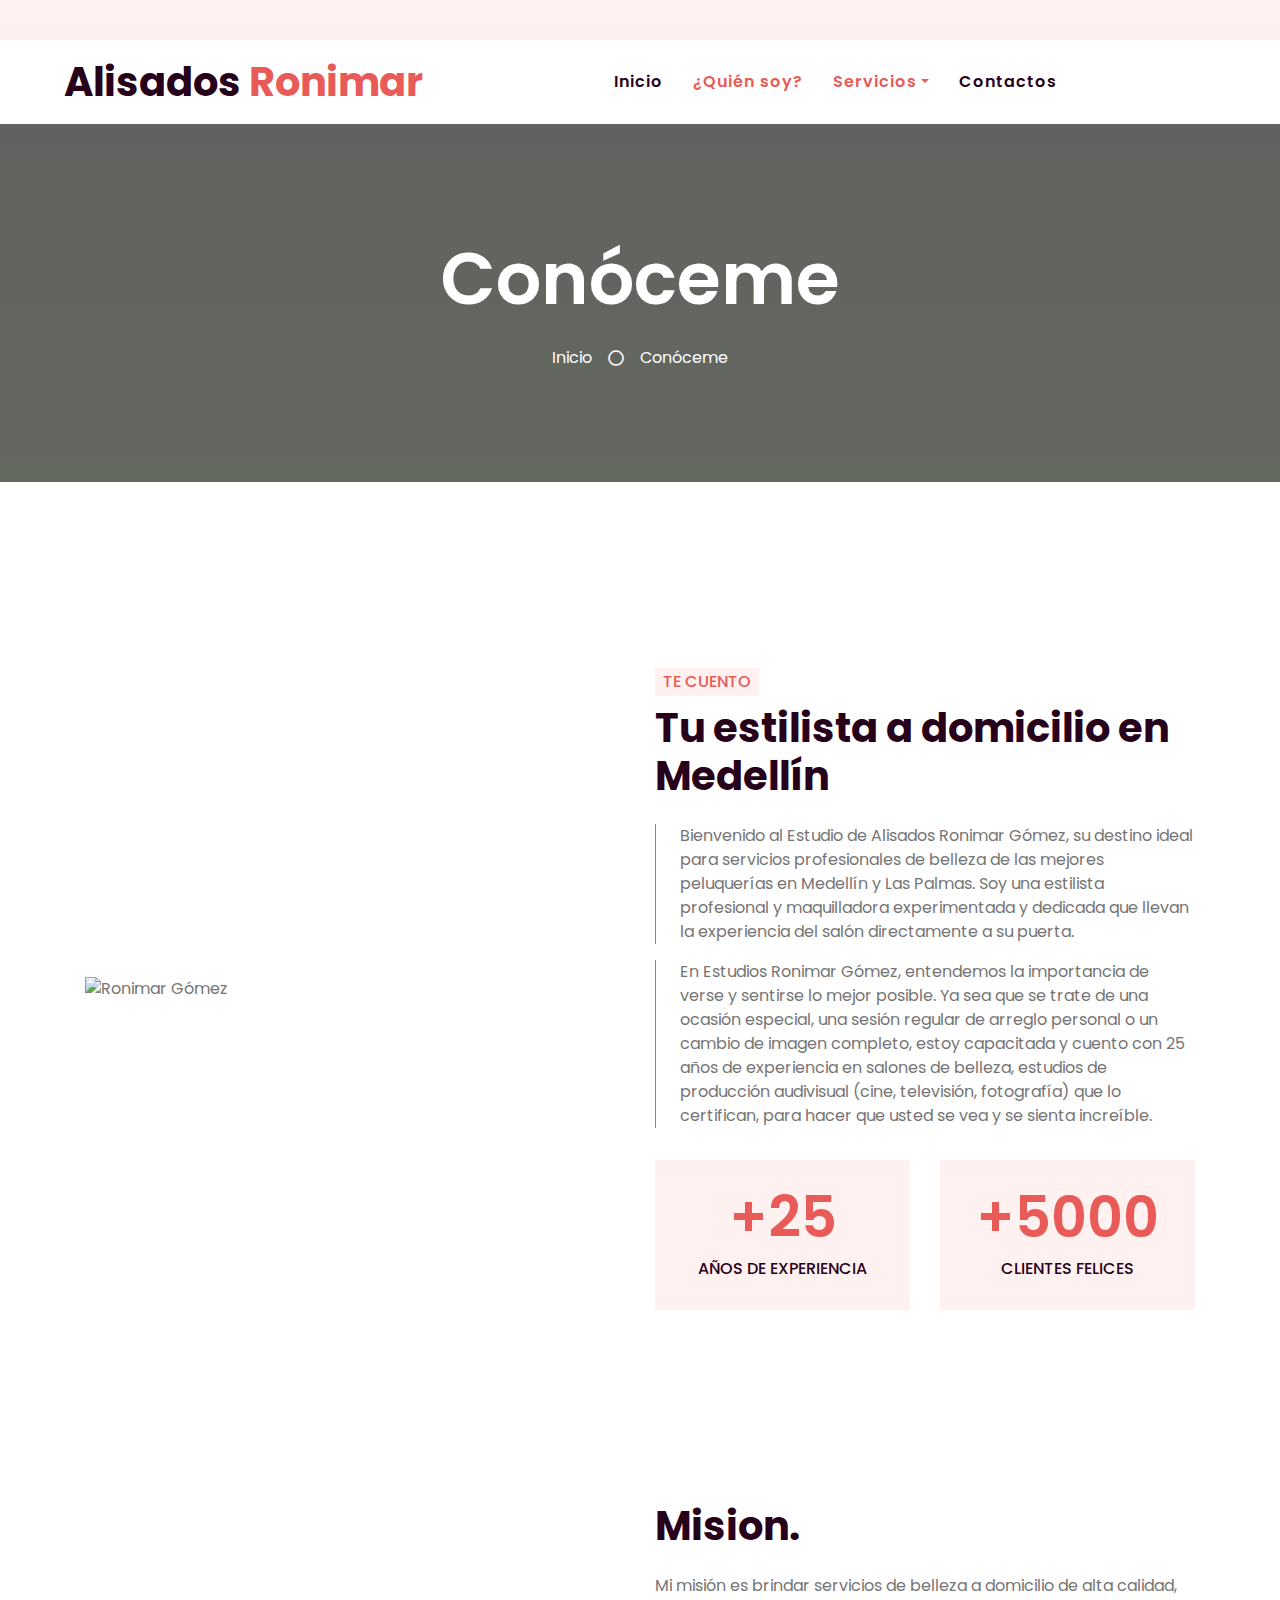
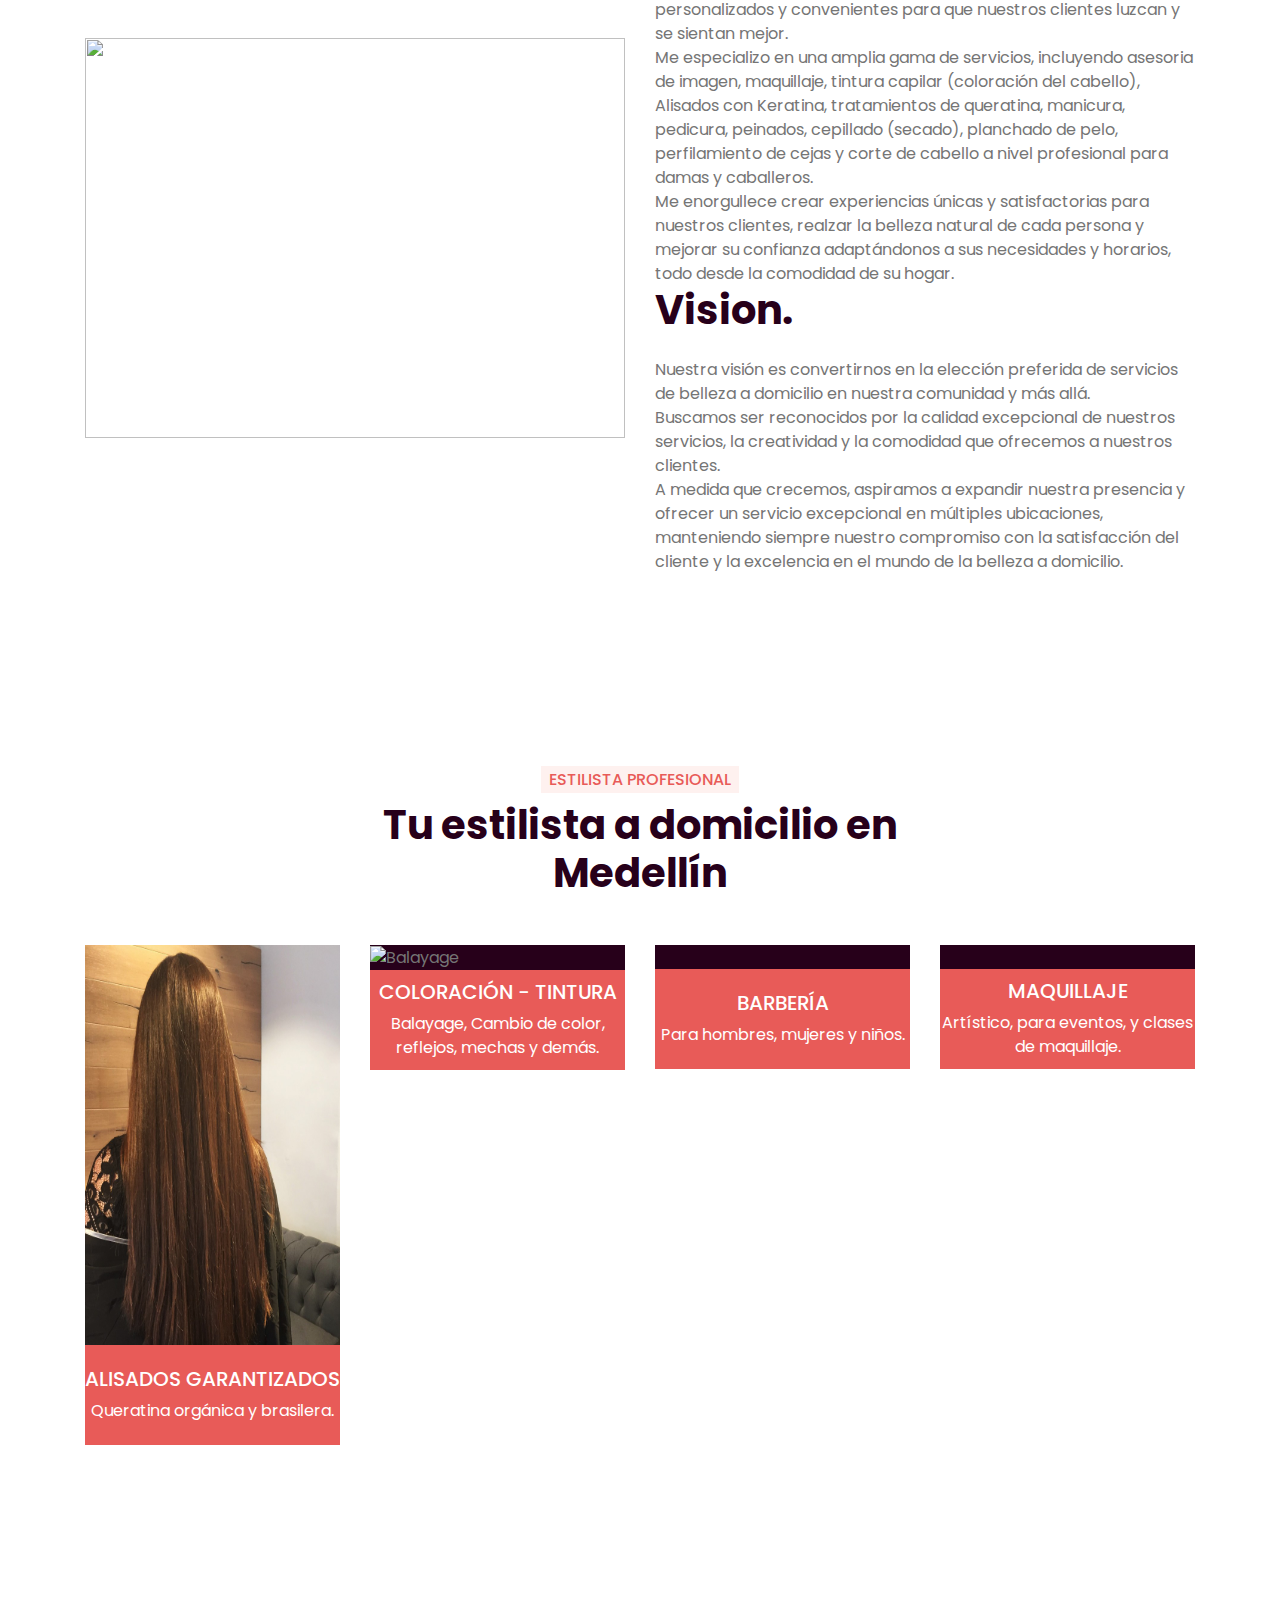
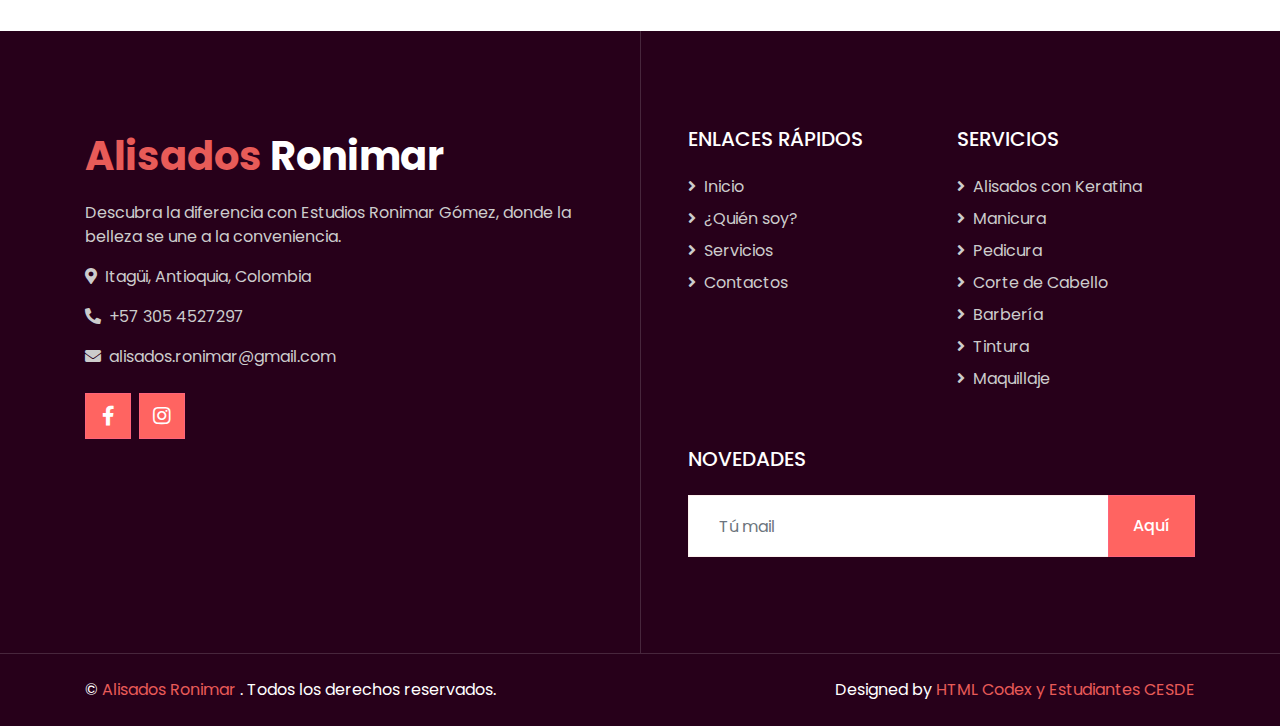
==== about.html @ 456b558e "cz22" ====
<!DOCTYPE html>
<html lang="en">

<head>
  <meta charset="utf-8" />
  <meta name="viewport" content="width=device-width, initial-scale=1.0" />
  <title>Estilistas a domicilio en Medellín | Alisados Ronimar Gómez</title>
  <meta name="description" content="La mejor estilista a domicilio en Medellín 🤷‍♀️ Estilista profesional a domicilio que ofrece comodidad y servicios de calidad ¡Reserve ahora 😃!" />
  <meta name="keywords" content="Estilistas a domicilio en medellin" />
  <!-- Favicon -->
  <link href="img/favicon.ico" rel="icon" />

  <!-- Google Web Fonts -->
  <link rel="preconnect" href="https://fonts.gstatic.com" />
  <link href="https://fonts.googleapis.com/css2?family=Poppins:wght@400;500;600;700&display=swap" rel="stylesheet" />

  <!-- Font Awesome -->
  <link href="https://cdnjs.cloudflare.com/ajax/libs/font-awesome/5.10.0/css/all.min.css" rel="stylesheet" />

  <!-- Libraries Stylesheet -->
  <link href="lib/animate/animate.min.css" rel="stylesheet" />
  <link href="lib/owlcarousel/assets/owl.carousel.min.css" rel="stylesheet" />
  <link href="lib/tempusdominus/css/tempusdominus-bootstrap-4.min.css" rel="stylesheet" />

  <!-- Customized Bootstrap Stylesheet -->
  <link href="css/style.css" rel="stylesheet" />
  <script type="text/javascript">
    window.onload = function () {
      (function (d, script) {
        script = d.createElement("script");
        script.type = "text/javascript";
        script.async = true;
        script.src = "https://w.app/widget-v1/jqYXF2.js";
        d.getElementsByTagName("head")[0].appendChild(script);
      })(document);
    };
  </script>
</head>

<body>
  <!-- Topbar Start -->
  <div class="container-fluid bg-light d-none d-lg-block">
    <div class="row py-2 px-lg-5">
      <div class="col-lg-6 text-right">
        <div class="d-inline-flex align-items-center">
        </div>
      </div>
    </div>
  </div>
  <!-- Topbar End -->

  <!-- Navbar Start -->
  <div class="container-fluid p-0">
    <nav class="navbar navbar-expand-lg bg-white navbar-light py-3 py-lg-0 px-lg-5">
      <a href="index.html" class="navbar-brand ml-lg-3">
        <h1 class="m-0 text-primary">
          <span class="text-dark">Alisados</span> Ronimar
        </h1>
      </a>
      <button type="button" class="navbar-toggler" data-toggle="collapse" data-target="#navbarCollapse">
        <span class="navbar-toggler-icon"></span>
      </button>
      <div class="collapse navbar-collapse justify-content-between px-lg-3" id="navbarCollapse">
        <div class="navbar-nav m-auto py-0">
          <a href="index.html" class="nav-item nav-link">Inicio</a>
          <a href="about.html" class="nav-item nav-link active">¿Quién soy?</a>
          <div class="nav-item dropdown">
            <a href="service.html" class="nav-link dropdown-toggle active" data-toggle="dropdown">Servicios</a>
            <div class="dropdown-menu rounded-0 m-0">
                <a href="alisados.html" class="dropdown-item">Alisados con Keratina</a>
                <a href="manicura.html" class="dropdown-item">Manicura</a>
                <a href="pedicura.html" class="dropdown-item">Pedicura</a>
                <a href="corteDeCabello.html" class="dropdown-item">Corte de Cabello</a>
                <a href="barberia.html" class="dropdown-item">Barbería</a>
                <a href="tintura.html" class="dropdown-item">Tintura</a>
                <a href="maquillaje.html" class="dropdown-item">Maquillaje</a>
            </div>
        </div>
          <a href="contact.html" class="nav-item nav-link">Contactos</a>
        </div>
      </div>
    </nav>
  </div>
  <!-- Navbar End -->

  <!-- Header Start -->
  <div class="jumbotron jumbotron-fluid bg-jumbotron" style="margin-bottom: 90px">
    <div class="container text-center py-5">
      <h3 class="text-white display-3 mb-4">Conóceme</h3>
      <div class="d-inline-flex align-items-center text-white">
        <p class="m-0"><a class="text-white" href="index.html">Inicio</a></p>
        <i class="far fa-circle px-3"></i>
        <p class="m-0">Conóceme</p>
      </div>
    </div>
  </div>
  <!-- Header End -->

  <!-- About Start -->
  <div class="container-fluid py-5">
    <div class="container py-5">
      <div class="row align-items-center">
        <div class="col-lg-6 pb-5 pb-lg-0">
          <img class="img-fluid w-100" src="img/385583135_1089399452419088_5466345491920451557_n.jpg" alt="Ronimar Gómez" width= "320" height="640"/>
        </div>
        <div class="col-lg-6">
          <h6 class="d-inline-block text-primary text-uppercase bg-light py-1 px-2">
            Te cuento
          </h6>
          <h1 class="mb-4">Tu estilista a domicilio en Medellín</h1>
          <p class="pl-4 border-left border-primary">
            Bienvenido al Estudio de Alisados Ronimar Gómez, su destino ideal para servicios profesionales de belleza de las mejores peluquerías en Medellín y Las Palmas. Soy una estilista profesional y maquilladora experimentada y dedicada que llevan la experiencia del salón directamente a su puerta.
          </p>
          <p class="pl-4 border-left border-primary">
            En Estudios Ronimar Gómez, entendemos la importancia de verse y sentirse lo mejor posible. Ya sea que se trate de una ocasión especial, una sesión regular de arreglo personal o un cambio de imagen completo, estoy capacitada y cuento con 25 años de experiencia en salones de belleza, estudios de producción audivisual (cine, televisión, fotografía) que lo certifican, para hacer que usted se vea y se sienta increíble.
          </p>
          <div class="row pt-3">
            <div class="col-6">
              <div class="bg-light text-center p-4">
                <h3 class="display-4 text-primary" data-toggle="counter-up">
                  +25
                </h3>
                <h6 class="text-uppercase">Años de experiencia</h6>
              </div>
            </div>
            <div class="col-6">
              <div class="bg-light text-center p-4">
                <h3 class="display-4 text-primary" data-toggle="counter-up">
                  +5000
                </h3>
                <h6 class="text-uppercase">Clientes felices</h6>
              </div>
            </div>
          </div>
        </div>
      </div>
    </div>
  </div>
  <!-- About End -->

    <!-- Testimonial Start -->
    <div class="container-fluid py-5">
      <div class="container py-5">
        <div class="row align-items-center">
          <div class="col-lg-6 pb-5 pb-lg-0">
            <img class="img-fluid w-100" src="img/unisex-peluqueria.jpg" alt="" />
          </div>
          <div class="col-lg-6">
            <div class="owl-carousel testimonial-carousel">
              <div class="position-relative">
                <h1 class="mb-4">Mision.</h1>
                <p class="m-0">
                  Mi misión es brindar servicios de belleza a domicilio de alta calidad, personalizados y convenientes para que nuestros clientes luzcan y se sientan mejor.
                  <br>
                  Me especializo en una amplia gama de servicios, incluyendo asesoria de imagen, maquillaje, tintura capilar (coloración del cabello), Alisados con Keratina, tratamientos de queratina, manicura, pedicura, peinados, cepillado (secado), planchado de pelo, perfilamiento de cejas y corte de cabello a nivel profesional para damas y caballeros.
                  <br>
                 Me enorgullece crear experiencias únicas y satisfactorias para nuestros clientes, realzar la belleza natural de cada persona y mejorar su confianza adaptándonos a sus necesidades y horarios, todo desde la comodidad de su hogar.
                </p>
              </div>
              <div class="position-relative">
                <h1 class="mb-4">Vision.</h1>
                <p class="m-0">
                  Nuestra visión es convertirnos en la elección preferida de servicios de belleza a domicilio en nuestra comunidad y más allá. 
                  <br>
                  Buscamos ser reconocidos por la calidad excepcional de nuestros servicios, la creatividad y la comodidad que ofrecemos a nuestros clientes. 
                  <br>
                  A medida que crecemos, aspiramos a expandir nuestra presencia y ofrecer un servicio excepcional en múltiples ubicaciones, manteniendo siempre nuestro compromiso con la satisfacción del cliente y la excelencia en el mundo de la belleza a domicilio.
                </p>
              </div>
            </div>
          </div>
        </div>
      </div>
    </div>
    <!-- Testimonial End -->

  <!-- Team Start -->
  <div class="container-fluid py-5">
    <div class="container pt-5">
      <div class="row justify-content-center text-center">
        <div class="col-lg-6">
          <h6 class="d-inline-block bg-light text-primary text-uppercase py-1 px-2">
            Estilista profesional
          </h6>
          <h1 class="mb-5">Tu estilista a domicilio en Medellín</h1>
        </div>
      </div>
      <div class="row">
        <div class="col-lg-3 col-md-6">
          <div class="team position-relative overflow-hidden mb-5">
            <img class="img-fluid" src="img/enzimoterapia-o-keratina-1024x1024.jpg" alt="Alisados-keratina" />
            <div class="position-relative text-center">
              <div class="team-text bg-primary text-white">
                <h5 class="text-white text-uppercase">Alisados garantizados</h5>
                <p class="m-0">Queratina orgánica y brasilera. </p>
              </div>
              <div class="team-social bg-dark text-center">
                <a class="btn btn-outline-primary btn-square mr-2" href="https://www.facebook.com/ronimar.gomez/about"><i class="fab fa-facebook-f"></i></a>
                <a class="btn btn-outline-primary btn-square mr-2" href="#"><i class="fab fa-linkedin-in"></i></a>
                <a class="btn btn-outline-primary btn-square" href="https://www.instagram.com/ronimar_gomez/"><i class="fab fa-instagram"></i></a>
              </div>
            </div>
          </div>
        </div>
        <div class="col-lg-3 col-md-6">
          <div class="team position-relative overflow-hidden mb-5">
            <img class="img-fluid" src="https://media.glamour.mx/photos/64b07be70589c34e947d85bc/master/w_1600%2Cc_limit/balayage_en_pelo_oscuro_caramelo.jpg" alt="Balayage" />
            <div class="position-relative text-center">
              <div class="team-text bg-primary text-white">
                <h5 class="text-white text-uppercase">Coloración - Tintura</h5>
                <p class="m-0">Balayage, Cambio de color, reflejos, mechas y demás.</p>
              </div>
              <div class="team-social bg-dark text-center">
                <a class="btn btn-outline-primary btn-square mr-2" href="https://www.facebook.com/ronimar.gomez/about"><i class="fab fa-facebook-f"></i></a>
                <a class="btn btn-outline-primary btn-square mr-2" href="#"><i class="fab fa-linkedin-in"></i></a>
                <a class="btn btn-outline-primary btn-square" href="https://www.instagram.com/ronimar_gomez/"><i class="fab fa-instagram"></i></a>
              </div>
            </div>
          </div>
        </div>
        <div class="col-lg-3 col-md-6">
          <div class="team position-relative overflow-hidden mb-5">
            <img class="img-fluid" src="https://peluqueriamdv.com/wp-content/uploads/2016/02/5aa30b849ae24d9dc30240f6d072744b.jpg" alt="" />
            <div class="position-relative text-center">
              <div class="team-text bg-primary text-white">
                <h5 class="text-white text-uppercase">Barbería</h5>
                <p class="m-0">Para hombres, mujeres y niños.</p>
              </div>
              <div class="team-social bg-dark text-center">
                <a class="btn btn-outline-primary btn-square mr-2" href="https://www.facebook.com/ronimar.gomez/about"><i class="fab fa-facebook-f"></i></a>
                <a class="btn btn-outline-primary btn-square mr-2" href="#"><i class="fab fa-linkedin-in"></i></a>
                <a class="btn btn-outline-primary btn-square" href="https://www.instagram.com/ronimar_gomez/"><i class="fab fa-instagram"></i></a>
              </div>
            </div>
          </div>
        </div>
        <div class="col-lg-3 col-md-6">
          <div class="team position-relative overflow-hidden mb-5">
            <img class="img-fluid" src="https://www.thisismakeup.es/wp-content/uploads/2022/01/WhatsApp-Image-2022-01-25-at-5.16.36-PM.jpeg" alt="" />
            <div class="position-relative text-center">
              <div class="team-text bg-primary text-white">
                <h5 class="text-white text-uppercase">Maquillaje</h5>
                <p class="m-0">Artístico, para eventos, y clases de maquillaje. </p>
              </div>
              <div class="team-social bg-dark text-center">
                <a class="btn btn-outline-primary btn-square mr-2" href="https://www.facebook.com/ronimar.gomez/about"><i class="fab fa-facebook-f"></i></a>
                <a class="btn btn-outline-primary btn-square mr-2" href="#"><i class="fab fa-linkedin-in"></i></a>
                <a class="btn btn-outline-primary btn-square" href="https://www.instagram.com/ronimar_gomez/"><i class="fab fa-instagram"></i></a>
              </div>
            </div>
          </div>
        </div>
      </div>
    </div>
  </div>
  <!-- Team End -->

  <!-- Footer Start -->
  <div class="footer container-fluid position-relative bg-dark py-5" style="margin-top: 90px">
    <div class="container pt-5">
      <div class="row">
        <div class="col-lg-6 pr-lg-5 mb-5">
          <a href="index.html" class="navbar-brand">
            <h1 class="mb-3 text-white">
              <span class="text-primary">Alisados</span> Ronimar
            </h1>
          </a>
          <p>
            Descubra la diferencia con Estudios Ronimar Gómez, donde la
            belleza se une a la conveniencia.
          </p>
          <p>
            <i class="fa fa-map-marker-alt mr-2"></i>Itagüi, Antioquia, Colombia
          </p>
          <p><i class="fa fa-phone-alt mr-2"></i>+57 305 4527297</p>
          <p><i class="fa fa-envelope mr-2"></i>alisados.ronimar@gmail.com</p>
          <div class="d-flex justify-content-start mt-4">
            <a class="btn btn-lg btn-primary btn-lg-square mr-2" href="https://www.facebook.com/ronimar.gomez/about"><i class="fab fa-facebook-f"></i></a>
            <a class="btn btn-lg btn-primary btn-lg-square" href="https://www.instagram.com/ronimar_gomez/"><i class="fab fa-instagram"></i></a>
          </div>
        </div>
        <div class="col-lg-6 pl-lg-5">
          <div class="row">
            <div class="col-sm-6 mb-5">
              <h5 class="text-white text-uppercase mb-4">Enlaces Rápidos</h5>
              <div class="d-flex flex-column justify-content-start">
                <a class="text-white-50 mb-2" href="index.html"><i class="fa fa-angle-right mr-2"></i>Inicio</a>
                <a class="text-white-50 mb-2" href="about.html"><i class="fa fa-angle-right mr-2"></i>¿Quién soy?</a>
                <a class="text-white-50 mb-2" href="service.html"><i class="fa fa-angle-right mr-2"></i>Servicios</a>
                <a class="text-white-50" href="contact.html"><i class="fa fa-angle-right mr-2"></i>Contactos</a>
              </div>
            </div>
            <div class="col-sm-6 mb-5">
              <h5 class="text-white text-uppercase mb-4">Servicios</h5>
              <div class="d-flex flex-column justify-content-start">
                <a class="text-white-50 mb-2" href="alisados.html"><i class="fa fa-angle-right mr-2"></i>Alisados con Keratina</a>
                <a class="text-white-50 mb-2" href="manicura.html"><i class="fa fa-angle-right mr-2"></i>Manicura</a>
                <a class="text-white-50 mb-2" href="pedicura.html"><i class="fa fa-angle-right mr-2"></i>Pedicura</a>
                <a class="text-white-50 mb-2" href="corteDeCabello.html"><i class="fa fa-angle-right mr-2"></i>Corte de Cabello</a>
                <a class="text-white-50 mb-2" href="barberia.html"><i class="fa fa-angle-right mr-2"></i>Barbería</a>
                <a class="text-white-50 mb-2" href="tintura.html"><i class="fa fa-angle-right mr-2"></i>Tintura</a>
                <a class="text-white-50 mb-2" href="maquillaje.html"><i class="fa fa-angle-right mr-2"></i>Maquillaje</a>
              </div>
            </div>
            <div class="col-sm-12 mb-5">
              <h5 class="text-white text-uppercase mb-4">Novedades</h5>
              <div class="w-100">
                <div class="input-group">
                  <input type="text" class="form-control border-light" style="padding: 30px"
                    placeholder="Tú mail" />
                  <div class="input-group-append">
                    <button class="btn btn-primary px-4">Aquí</button>
                  </div>
                </div>
              </div>
            </div>
          </div>
        </div>
      </div>
    </div>
  </div>
  <div class="container-fluid bg-dark text-light border-top py-4"
    style="border-color: rgba(256, 256, 256, 0.15) !important">
    <div class="container">
      <div class="row">
        <div class="col-md-6 text-center text-md-left mb-3 mb-md-0">
          <p class="m-0 text-white">
            &copy; <a href="#">Alisados Ronimar </a>. Todos los derechos reservados.
          </p>
        </div>
        <div class="col-md-6 text-center text-md-right">
          <p class="m-0 text-white">
            Designed by <a href="https://htmlcodex.com"> HTML Codex y Estudiantes CESDE</a>
          </p>
        </div>
      </div>
    </div>
  </div>
  <!-- Footer End -->

  <!-- Back to Top -->
  <a href="#" class="btn btn-lg btn-primary back-to-top"><i class="fa fa-angle-double-up"></i></a>

  <!-- JavaScript Libraries -->
  <script src="https://code.jquery.com/jquery-3.4.1.min.js"></script>
  <script src="https://stackpath.bootstrapcdn.com/bootstrap/4.4.1/js/bootstrap.bundle.min.js"></script>
  <script src="lib/easing/easing.min.js"></script>
  <script src="lib/waypoints/waypoints.min.js"></script>
  <script src="lib/counterup/counterup.min.js"></script>
  <script src="lib/owlcarousel/owl.carousel.min.js"></script>
  <script src="lib/tempusdominus/js/moment.min.js"></script>
  <script src="lib/tempusdominus/js/moment-timezone.min.js"></script>
  <script src="lib/tempusdominus/js/tempusdominus-bootstrap-4.min.js"></script>

  <!-- Contact Javascript File -->
  <script src="mail/jqBootstrapValidation.min.js"></script>
  <script src="mail/contact.js"></script>

  <!-- Template Javascript -->
  <script src="js/main.js"></script>
</body>

</html>
---- css/style.css ----
/******* Bootstrap Theming ********/
/*!
 * Bootstrap v4.5.3 (https://getbootstrap.com/)
 * Copyright 2011-2020 The Bootstrap Authors
 * Copyright 2011-2020 Twitter, Inc.
 * Licensed under MIT (https://github.com/twbs/bootstrap/blob/main/LICENSE)
 */
:root {
  --blue: #007bff;
  --indigo: #6610f2;
  --purple: #6f42c1;
  --pink: #e83e8c;
  --red: #dc3545;
  --orange: #fd7e14;
  --yellow: #ffc107;
  --green: #28a745;
  --teal: #20c997;
  --cyan: #17a2b8;
  --white: #fff;
  --gray: #6c757d;
  --gray-dark: #343a40;
  --primary: #E85B58;
  --secondary: #6ebbf6;
  --success: #28a745;
  --info: #17a2b8;
  --warning: #ffc107;
  --danger: #dc3545;
  --light: #fef1ef;
  --dark: #27001a;
  --breakpoint-xs: 0;
  --breakpoint-sm: 576px;
  --breakpoint-md: 768px;
  --breakpoint-lg: 992px;
  --breakpoint-xl: 1200px;
  --font-family-sans-serif: "Poppins", sans-serif;
  --font-family-monospace: SFMono-Regular, Menlo, Monaco, Consolas,
    "Liberation Mono", "Courier New", monospace;
}

*,
*::before,
*::after {
  box-sizing: border-box;
}

html {
  font-family: sans-serif;
  line-height: 1.15;
  -webkit-text-size-adjust: 100%;
  -webkit-tap-highlight-color: rgba(0, 0, 0, 0);
}

article,
aside,
figcaption,
figure,
footer,
header,
hgroup,
main,
nav,
section {
  display: block;
}

body {
  margin: 0;
  font-family: "Poppins", sans-serif;
  font-size: 1rem;
  font-weight: 400;
  line-height: 1.5;
  color: #757575;
  text-align: left;
  background-color: #fff;
}

[tabindex="-1"]:focus:not(:focus-visible) {
  outline: 0 !important;
}

hr {
  box-sizing: content-box;
  height: 0;
  overflow: visible;
}

h1,
h2,
h3,
h4,
h5,
h6 {
  margin-top: 0;
  margin-bottom: 0.5rem;
}

p {
  margin-top: 0;
  margin-bottom: 1rem;
}

abbr[title],
abbr[data-original-title] {
  text-decoration: underline;
  text-decoration: underline dotted;
  cursor: help;
  border-bottom: 0;
  text-decoration-skip-ink: none;
}

address {
  margin-bottom: 1rem;
  font-style: normal;
  line-height: inherit;
}

ol,
ul,
dl {
  margin-top: 0;
  margin-bottom: 1rem;
}

ol ol,
ul ul,
ol ul,
ul ol {
  margin-bottom: 0;
}

dt {
  font-weight: 700;
}

dd {
  margin-bottom: 0.5rem;
  margin-left: 0;
}

blockquote {
  margin: 0 0 1rem;
}

b,
strong {
  font-weight: bolder;
}

small {
  font-size: 80%;
}

sub,
sup {
  position: relative;
  font-size: 75%;
  line-height: 0;
  vertical-align: baseline;
}

sub {
  bottom: -0.25em;
}

sup {
  top: -0.5em;
}

a {
  color: #E85B58;
  text-decoration: none;
  background-color: transparent;
}

a:hover {
  color: #cc42e7;
  text-decoration: underline;
}

a:not([href]):not([class]) {
  color: inherit;
  text-decoration: none;
}

a:not([href]):not([class]):hover {
  color: inherit;
  text-decoration: none;
}

pre,
code,
kbd,
samp {
  font-family: SFMono-Regular, Menlo, Monaco, Consolas, "Liberation Mono",
    "Courier New", monospace;
  font-size: 1em;
}

pre {
  margin-top: 0;
  margin-bottom: 1rem;
  overflow: auto;
  -ms-overflow-style: scrollbar;
}

figure {
  margin: 0 0 1rem;
}

img {
  vertical-align: middle;
  border-style: none;
}

svg {
  overflow: hidden;
  vertical-align: middle;
}

table {
  border-collapse: collapse;
}

caption {
  padding-top: 0.75rem;
  padding-bottom: 0.75rem;
  color: #6c757d;
  text-align: left;
  caption-side: bottom;
}

th {
  text-align: inherit;
  text-align: -webkit-match-parent;
}

label {
  display: inline-block;
  margin-bottom: 0.5rem;
}

button {
  border-radius: 0;
}

button:focus {
  outline: 1px dotted;
  outline: 5px auto -webkit-focus-ring-color;
}

input,
button,
select,
optgroup,
textarea {
  margin: 0;
  font-family: inherit;
  font-size: inherit;
  line-height: inherit;
}

button,
input {
  overflow: visible;
}

button,
select {
  text-transform: none;
}

[role="button"] {
  cursor: pointer;
}

select {
  word-wrap: normal;
}

button,
[type="button"],
[type="reset"],
[type="submit"] {
  -webkit-appearance: button;
}

button:not(:disabled),
[type="button"]:not(:disabled),
[type="reset"]:not(:disabled),
[type="submit"]:not(:disabled) {
  cursor: pointer;
}

button::-moz-focus-inner,
[type="button"]::-moz-focus-inner,
[type="reset"]::-moz-focus-inner,
[type="submit"]::-moz-focus-inner {
  padding: 0;
  border-style: none;
}

input[type="radio"],
input[type="checkbox"] {
  box-sizing: border-box;
  padding: 0;
}

textarea {
  overflow: auto;
  resize: vertical;
}

fieldset {
  min-width: 0;
  padding: 0;
  margin: 0;
  border: 0;
}

legend {
  display: block;
  width: 100%;
  max-width: 100%;
  padding: 0;
  margin-bottom: 0.5rem;
  font-size: 1.5rem;
  line-height: inherit;
  color: inherit;
  white-space: normal;
}

@media (max-width: 1200px) {
  legend {
    font-size: calc(1.275rem + 0.3vw);
  }
}

progress {
  vertical-align: baseline;
}

[type="number"]::-webkit-inner-spin-button,
[type="number"]::-webkit-outer-spin-button {
  height: auto;
}

[type="search"] {
  outline-offset: -2px;
  -webkit-appearance: none;
}

[type="search"]::-webkit-search-decoration {
  -webkit-appearance: none;
}

::-webkit-file-upload-button {
  font: inherit;
  -webkit-appearance: button;
}

output {
  display: inline-block;
}

summary {
  display: list-item;
  cursor: pointer;
}

template {
  display: none;
}

[hidden] {
  display: none !important;
}

h1,
h2,
h3,
h4,
h5,
h6,
.h1,
.h2,
.h3,
.h4,
.h5,
.h6 {
  margin-bottom: 0.5rem;
  font-weight: 500;
  line-height: 1.2;
  color: #27001a;
}

h1,
.h1 {
  font-size: 2.5rem;
}

@media (max-width: 1200px) {
  h1,
  .h1 {
    font-size: calc(1.375rem + 1.5vw);
  }
}

h2,
.h2 {
  font-size: 2rem;
}

@media (max-width: 1200px) {
  h2,
  .h2 {
    font-size: calc(1.325rem + 0.9vw);
  }
}

h3,
.h3 {
  font-size: 1.75rem;
}

@media (max-width: 1200px) {
  h3,
  .h3 {
    font-size: calc(1.3rem + 0.6vw);
  }
}

h4,
.h4 {
  font-size: 1.5rem;
}

@media (max-width: 1200px) {
  h4,
  .h4 {
    font-size: calc(1.275rem + 0.3vw);
  }
}

h5,
.h5 {
  font-size: 1.25rem;
}

h6,
.h6 {
  font-size: 1rem;
}

.lead {
  font-size: 1.25rem;
  font-weight: 300;
}

.display-1 {
  font-size: 6rem;
  font-weight: 300;
  line-height: 1.2;
}

@media (max-width: 1200px) {
  .display-1 {
    font-size: calc(1.725rem + 5.7vw);
  }
}

.display-2 {
  font-size: 5.5rem;
  font-weight: 300;
  line-height: 1.2;
}

@media (max-width: 1200px) {
  .display-2 {
    font-size: calc(1.675rem + 5.1vw);
  }
}

.display-3 {
  font-size: 4.5rem;
  font-weight: 300;
  line-height: 1.2;
}

@media (max-width: 1200px) {
  .display-3 {
    font-size: calc(1.575rem + 3.9vw);
  }
}

.display-4 {
  font-size: 3.5rem;
  font-weight: 300;
  line-height: 1.2;
}

@media (max-width: 1200px) {
  .display-4 {
    font-size: calc(1.475rem + 2.7vw);
  }
}

hr {
  margin-top: 1rem;
  margin-bottom: 1rem;
  border: 0;
  border-top: 1px solid rgba(0, 0, 0, 0.1);
}

small,
.small {
  font-size: 80%;
  font-weight: 400;
}

mark,
.mark {
  padding: 0.2em;
  background-color: #fcf8e3;
}

.list-unstyled {
  padding-left: 0;
  list-style: none;
}

.list-inline {
  padding-left: 0;
  list-style: none;
}

.list-inline-item {
  display: inline-block;
}

.list-inline-item:not(:last-child) {
  margin-right: 0.5rem;
}

.initialism {
  font-size: 90%;
  text-transform: uppercase;
}

.blockquote {
  margin-bottom: 1rem;
  font-size: 1.25rem;
}

.blockquote-footer {
  display: block;
  font-size: 80%;
  color: #6c757d;
}

.blockquote-footer::before {
  content: "\2014\00A0";
}

.img-fluid {
  max-width: 120%;
  height: 400px;
}

.img-thumbnail {
  padding: 0.25rem;
  background-color: #fff;
  border: 1px solid #dee2e6;
  max-width: 100%;
  height: auto;
}

.figure {
  display: inline-block;
}

.figure-img {
  margin-bottom: 0.5rem;
  line-height: 1;
}

.figure-caption {
  font-size: 90%;
  color: #6c757d;
}

code {
  font-size: 87.5%;
  color: #e83e8c;
  word-wrap: break-word;
}

a > code {
  color: inherit;
}

kbd {
  padding: 0.2rem 0.4rem;
  font-size: 87.5%;
  color: #fff;
  background-color: #212529;
}

kbd kbd {
  padding: 0;
  font-size: 100%;
  font-weight: 700;
}

pre {
  display: block;
  font-size: 87.5%;
  color: #212529;
}

pre code {
  font-size: inherit;
  color: inherit;
  word-break: normal;
}

.pre-scrollable {
  max-height: 340px;
  overflow-y: scroll;
}

.container,
.container-fluid,
.container-sm,
.container-md,
.container-lg,
.container-xl {
  width: 100%;
  padding-right: 15px;
  padding-left: 15px;
  margin-right: auto;
  margin-left: auto;
}

@media (min-width: 576px) {
  .container,
  .container-sm {
    max-width: 540px;
  }
}

@media (min-width: 768px) {
  .container,
  .container-sm,
  .container-md {
    max-width: 720px;
  }
}

@media (min-width: 992px) {
  .container,
  .container-sm,
  .container-md,
  .container-lg {
    max-width: 960px;
  }
}

@media (min-width: 1200px) {
  .container,
  .container-sm,
  .container-md,
  .container-lg,
  .container-xl {
    max-width: 1140px;
  }
}

.row {
  display: flex;
  flex-wrap: wrap;
  margin-right: -15px;
  margin-left: -15px;
}

.no-gutters {
  margin-right: 0;
  margin-left: 0;
}

.no-gutters > .col,
.no-gutters > [class*="col-"] {
  padding-right: 0;
  padding-left: 0;
}

.col-1,
.col-2,
.col-3,
.col-4,
.col-5,
.col-6,
.col-7,
.col-8,
.col-9,
.col-10,
.col-11,
.col-12,
.col,
.col-auto,
.col-sm-1,
.col-sm-2,
.col-sm-3,
.col-sm-4,
.col-sm-5,
.col-sm-6,
.col-sm-7,
.col-sm-8,
.col-sm-9,
.col-sm-10,
.col-sm-11,
.col-sm-12,
.col-sm,
.col-sm-auto,
.col-md-1,
.col-md-2,
.col-md-3,
.col-md-4,
.col-md-5,
.col-md-6,
.col-md-7,
.col-md-8,
.col-md-9,
.col-md-10,
.col-md-11,
.col-md-12,
.col-md,
.col-md-auto,
.col-lg-1,
.col-lg-2,
.col-lg-3,
.col-lg-4,
.col-lg-5,
.col-lg-6,
.col-lg-7,
.col-lg-8,
.col-lg-9,
.col-lg-10,
.col-lg-11,
.col-lg-12,
.col-lg,
.col-lg-auto,
.col-xl-1,
.col-xl-2,
.col-xl-3,
.col-xl-4,
.col-xl-5,
.col-xl-6,
.col-xl-7,
.col-xl-8,
.col-xl-9,
.col-xl-10,
.col-xl-11,
.col-xl-12,
.col-xl,
.col-xl-auto {
  position: relative;
  width: 100%;
  padding-right: 15px;
  padding-left: 15px;
}

.col {
  flex-basis: 0;
  flex-grow: 1;
  max-width: 100%;
}

.row-cols-1 > * {
  flex: 0 0 100%;
  max-width: 100%;
}

.row-cols-2 > * {
  flex: 0 0 50%;
  max-width: 50%;
}

.row-cols-3 > * {
  flex: 0 0 33.33333%;
  max-width: 33.33333%;
}

.row-cols-4 > * {
  flex: 0 0 25%;
  max-width: 25%;
}

.row-cols-5 > * {
  flex: 0 0 20%;
  max-width: 20%;
}

.row-cols-6 > * {
  flex: 0 0 16.66667%;
  max-width: 16.66667%;
}

.col-auto {
  flex: 0 0 auto;
  width: auto;
  max-width: 100%;
}

.col-1 {
  flex: 0 0 8.33333%;
  max-width: 8.33333%;
}

.col-2 {
  flex: 0 0 16.66667%;
  max-width: 16.66667%;
}

.col-3 {
  flex: 0 0 25%;
  max-width: 25%;
}

.col-4 {
  flex: 0 0 33.33333%;
  max-width: 33.33333%;
}

.col-5 {
  flex: 0 0 41.66667%;
  max-width: 41.66667%;
}

.col-6 {
  flex: 0 0 50%;
  max-width: 50%;
}

.col-7 {
  flex: 0 0 58.33333%;
  max-width: 58.33333%;
}

.col-8 {
  flex: 0 0 66.66667%;
  max-width: 66.66667%;
}

.col-9 {
  flex: 0 0 75%;
  max-width: 75%;
}

.col-10 {
  flex: 0 0 83.33333%;
  max-width: 83.33333%;
}

.col-11 {
  flex: 0 0 91.66667%;
  max-width: 91.66667%;
}

.col-12 {
  flex: 0 0 100%;
  max-width: 100%;
}

.order-first {
  order: -1;
}

.order-last {
  order: 13;
}

.order-0 {
  order: 0;
}

.order-1 {
  order: 1;
}

.order-2 {
  order: 2;
}

.order-3 {
  order: 3;
}

.order-4 {
  order: 4;
}

.order-5 {
  order: 5;
}

.order-6 {
  order: 6;
}

.order-7 {
  order: 7;
}

.order-8 {
  order: 8;
}

.order-9 {
  order: 9;
}

.order-10 {
  order: 10;
}

.order-11 {
  order: 11;
}

.order-12 {
  order: 12;
}

.offset-1 {
  margin-left: 8.33333%;
}

.offset-2 {
  margin-left: 16.66667%;
}

.offset-3 {
  margin-left: 25%;
}

.offset-4 {
  margin-left: 33.33333%;
}

.offset-5 {
  margin-left: 41.66667%;
}

.offset-6 {
  margin-left: 50%;
}

.offset-7 {
  margin-left: 58.33333%;
}

.offset-8 {
  margin-left: 66.66667%;
}

.offset-9 {
  margin-left: 75%;
}

.offset-10 {
  margin-left: 83.33333%;
}

.offset-11 {
  margin-left: 91.66667%;
}

@media (min-width: 576px) {
  .col-sm {
    flex-basis: 0;
    flex-grow: 1;
    max-width: 100%;
  }
  .row-cols-sm-1 > * {
    flex: 0 0 100%;
    max-width: 100%;
  }
  .row-cols-sm-2 > * {
    flex: 0 0 50%;
    max-width: 50%;
  }
  .row-cols-sm-3 > * {
    flex: 0 0 33.33333%;
    max-width: 33.33333%;
  }
  .row-cols-sm-4 > * {
    flex: 0 0 25%;
    max-width: 25%;
  }
  .row-cols-sm-5 > * {
    flex: 0 0 20%;
    max-width: 20%;
  }
  .row-cols-sm-6 > * {
    flex: 0 0 16.66667%;
    max-width: 16.66667%;
  }
  .col-sm-auto {
    flex: 0 0 auto;
    width: auto;
    max-width: 100%;
  }
  .col-sm-1 {
    flex: 0 0 8.33333%;
    max-width: 8.33333%;
  }
  .col-sm-2 {
    flex: 0 0 16.66667%;
    max-width: 16.66667%;
  }
  .col-sm-3 {
    flex: 0 0 25%;
    max-width: 25%;
  }
  .col-sm-4 {
    flex: 0 0 33.33333%;
    max-width: 33.33333%;
  }
  .col-sm-5 {
    flex: 0 0 41.66667%;
    max-width: 41.66667%;
  }
  .col-sm-6 {
    flex: 0 0 50%;
    max-width: 50%;
  }
  .col-sm-7 {
    flex: 0 0 58.33333%;
    max-width: 58.33333%;
  }
  .col-sm-8 {
    flex: 0 0 66.66667%;
    max-width: 66.66667%;
  }
  .col-sm-9 {
    flex: 0 0 75%;
    max-width: 75%;
  }
  .col-sm-10 {
    flex: 0 0 83.33333%;
    max-width: 83.33333%;
  }
  .col-sm-11 {
    flex: 0 0 91.66667%;
    max-width: 91.66667%;
  }
  .col-sm-12 {
    flex: 0 0 100%;
    max-width: 100%;
  }
  .order-sm-first {
    order: -1;
  }
  .order-sm-last {
    order: 13;
  }
  .order-sm-0 {
    order: 0;
  }
  .order-sm-1 {
    order: 1;
  }
  .order-sm-2 {
    order: 2;
  }
  .order-sm-3 {
    order: 3;
  }
  .order-sm-4 {
    order: 4;
  }
  .order-sm-5 {
    order: 5;
  }
  .order-sm-6 {
    order: 6;
  }
  .order-sm-7 {
    order: 7;
  }
  .order-sm-8 {
    order: 8;
  }
  .order-sm-9 {
    order: 9;
  }
  .order-sm-10 {
    order: 10;
  }
  .order-sm-11 {
    order: 11;
  }
  .order-sm-12 {
    order: 12;
  }
  .offset-sm-0 {
    margin-left: 0;
  }
  .offset-sm-1 {
    margin-left: 8.33333%;
  }
  .offset-sm-2 {
    margin-left: 16.66667%;
  }
  .offset-sm-3 {
    margin-left: 25%;
  }
  .offset-sm-4 {
    margin-left: 33.33333%;
  }
  .offset-sm-5 {
    margin-left: 41.66667%;
  }
  .offset-sm-6 {
    margin-left: 50%;
  }
  .offset-sm-7 {
    margin-left: 58.33333%;
  }
  .offset-sm-8 {
    margin-left: 66.66667%;
  }
  .offset-sm-9 {
    margin-left: 75%;
  }
  .offset-sm-10 {
    margin-left: 83.33333%;
  }
  .offset-sm-11 {
    margin-left: 91.66667%;
  }
}

@media (min-width: 768px) {
  .col-md {
    flex-basis: 0;
    flex-grow: 1;
    max-width: 100%;
  }
  .row-cols-md-1 > * {
    flex: 0 0 100%;
    max-width: 100%;
  }
  .row-cols-md-2 > * {
    flex: 0 0 50%;
    max-width: 50%;
  }
  .row-cols-md-3 > * {
    flex: 0 0 33.33333%;
    max-width: 33.33333%;
  }
  .row-cols-md-4 > * {
    flex: 0 0 25%;
    max-width: 25%;
  }
  .row-cols-md-5 > * {
    flex: 0 0 20%;
    max-width: 20%;
  }
  .row-cols-md-6 > * {
    flex: 0 0 16.66667%;
    max-width: 16.66667%;
  }
  .col-md-auto {
    flex: 0 0 auto;
    width: auto;
    max-width: 100%;
  }
  .col-md-1 {
    flex: 0 0 8.33333%;
    max-width: 8.33333%;
  }
  .col-md-2 {
    flex: 0 0 16.66667%;
    max-width: 16.66667%;
  }
  .col-md-3 {
    flex: 0 0 25%;
    max-width: 25%;
  }
  .col-md-4 {
    flex: 0 0 33.33333%;
    max-width: 33.33333%;
  }
  .col-md-5 {
    flex: 0 0 41.66667%;
    max-width: 41.66667%;
  }
  .col-md-6 {
    flex: 0 0 50%;
    max-width: 50%;
  }
  .col-md-7 {
    flex: 0 0 58.33333%;
    max-width: 58.33333%;
  }
  .col-md-8 {
    flex: 0 0 66.66667%;
    max-width: 66.66667%;
  }
  .col-md-9 {
    flex: 0 0 75%;
    max-width: 75%;
  }
  .col-md-10 {
    flex: 0 0 83.33333%;
    max-width: 83.33333%;
  }
  .col-md-11 {
    flex: 0 0 91.66667%;
    max-width: 91.66667%;
  }
  .col-md-12 {
    flex: 0 0 100%;
    max-width: 100%;
  }
  .order-md-first {
    order: -1;
  }
  .order-md-last {
    order: 13;
  }
  .order-md-0 {
    order: 0;
  }
  .order-md-1 {
    order: 1;
  }
  .order-md-2 {
    order: 2;
  }
  .order-md-3 {
    order: 3;
  }
  .order-md-4 {
    order: 4;
  }
  .order-md-5 {
    order: 5;
  }
  .order-md-6 {
    order: 6;
  }
  .order-md-7 {
    order: 7;
  }
  .order-md-8 {
    order: 8;
  }
  .order-md-9 {
    order: 9;
  }
  .order-md-10 {
    order: 10;
  }
  .order-md-11 {
    order: 11;
  }
  .order-md-12 {
    order: 12;
  }
  .offset-md-0 {
    margin-left: 0;
  }
  .offset-md-1 {
    margin-left: 8.33333%;
  }
  .offset-md-2 {
    margin-left: 16.66667%;
  }
  .offset-md-3 {
    margin-left: 25%;
  }
  .offset-md-4 {
    margin-left: 33.33333%;
  }
  .offset-md-5 {
    margin-left: 41.66667%;
  }
  .offset-md-6 {
    margin-left: 50%;
  }
  .offset-md-7 {
    margin-left: 58.33333%;
  }
  .offset-md-8 {
    margin-left: 66.66667%;
  }
  .offset-md-9 {
    margin-left: 75%;
  }
  .offset-md-10 {
    margin-left: 83.33333%;
  }
  .offset-md-11 {
    margin-left: 91.66667%;
  }
}

@media (min-width: 992px) {
  .col-lg {
    flex-basis: 0;
    flex-grow: 1;
    max-width: 100%;
  }
  .row-cols-lg-1 > * {
    flex: 0 0 100%;
    max-width: 100%;
  }
  .row-cols-lg-2 > * {
    flex: 0 0 50%;
    max-width: 50%;
  }
  .row-cols-lg-3 > * {
    flex: 0 0 33.33333%;
    max-width: 33.33333%;
  }
  .row-cols-lg-4 > * {
    flex: 0 0 25%;
    max-width: 25%;
  }
  .row-cols-lg-5 > * {
    flex: 0 0 20%;
    max-width: 20%;
  }
  .row-cols-lg-6 > * {
    flex: 0 0 16.66667%;
    max-width: 16.66667%;
  }
  .col-lg-auto {
    flex: 0 0 auto;
    width: auto;
    max-width: 100%;
  }
  .col-lg-1 {
    flex: 0 0 8.33333%;
    max-width: 8.33333%;
  }
  .col-lg-2 {
    flex: 0 0 16.66667%;
    max-width: 16.66667%;
  }
  .col-lg-3 {
    flex: 0 0 25%;
    max-width: 25%;
  }
  .col-lg-4 {
    flex: 0 0 33.33333%;
    max-width: 33.33333%;
  }
  .col-lg-5 {
    flex: 0 0 41.66667%;
    max-width: 41.66667%;
  }
  .col-lg-6 {
    flex: 0 0 50%;
    max-width: 50%;
  }
  .col-lg-7 {
    flex: 0 0 58.33333%;
    max-width: 58.33333%;
  }
  .col-lg-8 {
    flex: 0 0 66.66667%;
    max-width: 66.66667%;
  }
  .col-lg-9 {
    flex: 0 0 75%;
    max-width: 75%;
  }
  .col-lg-10 {
    flex: 0 0 83.33333%;
    max-width: 83.33333%;
  }
  .col-lg-11 {
    flex: 0 0 91.66667%;
    max-width: 91.66667%;
  }
  .col-lg-12 {
    flex: 0 0 100%;
    max-width: 100%;
  }
  .order-lg-first {
    order: -1;
  }
  .order-lg-last {
    order: 13;
  }
  .order-lg-0 {
    order: 0;
  }
  .order-lg-1 {
    order: 1;
  }
  .order-lg-2 {
    order: 2;
  }
  .order-lg-3 {
    order: 3;
  }
  .order-lg-4 {
    order: 4;
  }
  .order-lg-5 {
    order: 5;
  }
  .order-lg-6 {
    order: 6;
  }
  .order-lg-7 {
    order: 7;
  }
  .order-lg-8 {
    order: 8;
  }
  .order-lg-9 {
    order: 9;
  }
  .order-lg-10 {
    order: 10;
  }
  .order-lg-11 {
    order: 11;
  }
  .order-lg-12 {
    order: 12;
  }
  .offset-lg-0 {
    margin-left: 0;
  }
  .offset-lg-1 {
    margin-left: 8.33333%;
  }
  .offset-lg-2 {
    margin-left: 16.66667%;
  }
  .offset-lg-3 {
    margin-left: 25%;
  }
  .offset-lg-4 {
    margin-left: 33.33333%;
  }
  .offset-lg-5 {
    margin-left: 41.66667%;
  }
  .offset-lg-6 {
    margin-left: 50%;
  }
  .offset-lg-7 {
    margin-left: 58.33333%;
  }
  .offset-lg-8 {
    margin-left: 66.66667%;
  }
  .offset-lg-9 {
    margin-left: 75%;
  }
  .offset-lg-10 {
    margin-left: 83.33333%;
  }
  .offset-lg-11 {
    margin-left: 91.66667%;
  }
}

@media (min-width: 1200px) {
  .col-xl {
    flex-basis: 0;
    flex-grow: 1;
    max-width: 100%;
  }
  .row-cols-xl-1 > * {
    flex: 0 0 100%;
    max-width: 100%;
  }
  .row-cols-xl-2 > * {
    flex: 0 0 50%;
    max-width: 50%;
  }
  .row-cols-xl-3 > * {
    flex: 0 0 33.33333%;
    max-width: 33.33333%;
  }
  .row-cols-xl-4 > * {
    flex: 0 0 25%;
    max-width: 25%;
  }
  .row-cols-xl-5 > * {
    flex: 0 0 20%;
    max-width: 20%;
  }
  .row-cols-xl-6 > * {
    flex: 0 0 16.66667%;
    max-width: 16.66667%;
  }
  .col-xl-auto {
    flex: 0 0 auto;
    width: auto;
    max-width: 100%;
  }
  .col-xl-1 {
    flex: 0 0 8.33333%;
    max-width: 8.33333%;
  }
  .col-xl-2 {
    flex: 0 0 16.66667%;
    max-width: 16.66667%;
  }
  .col-xl-3 {
    flex: 0 0 25%;
    max-width: 25%;
  }
  .col-xl-4 {
    flex: 0 0 33.33333%;
    max-width: 33.33333%;
  }
  .col-xl-5 {
    flex: 0 0 41.66667%;
    max-width: 41.66667%;
  }
  .col-xl-6 {
    flex: 0 0 50%;
    max-width: 50%;
  }
  .col-xl-7 {
    flex: 0 0 58.33333%;
    max-width: 58.33333%;
  }
  .col-xl-8 {
    flex: 0 0 66.66667%;
    max-width: 66.66667%;
  }
  .col-xl-9 {
    flex: 0 0 75%;
    max-width: 75%;
  }
  .col-xl-10 {
    flex: 0 0 83.33333%;
    max-width: 83.33333%;
  }
  .col-xl-11 {
    flex: 0 0 91.66667%;
    max-width: 91.66667%;
  }
  .col-xl-12 {
    flex: 0 0 100%;
    max-width: 100%;
  }
  .order-xl-first {
    order: -1;
  }
  .order-xl-last {
    order: 13;
  }
  .order-xl-0 {
    order: 0;
  }
  .order-xl-1 {
    order: 1;
  }
  .order-xl-2 {
    order: 2;
  }
  .order-xl-3 {
    order: 3;
  }
  .order-xl-4 {
    order: 4;
  }
  .order-xl-5 {
    order: 5;
  }
  .order-xl-6 {
    order: 6;
  }
  .order-xl-7 {
    order: 7;
  }
  .order-xl-8 {
    order: 8;
  }
  .order-xl-9 {
    order: 9;
  }
  .order-xl-10 {
    order: 10;
  }
  .order-xl-11 {
    order: 11;
  }
  .order-xl-12 {
    order: 12;
  }
  .offset-xl-0 {
    margin-left: 0;
  }
  .offset-xl-1 {
    margin-left: 8.33333%;
  }
  .offset-xl-2 {
    margin-left: 16.66667%;
  }
  .offset-xl-3 {
    margin-left: 25%;
  }
  .offset-xl-4 {
    margin-left: 33.33333%;
  }
  .offset-xl-5 {
    margin-left: 41.66667%;
  }
  .offset-xl-6 {
    margin-left: 50%;
  }
  .offset-xl-7 {
    margin-left: 58.33333%;
  }
  .offset-xl-8 {
    margin-left: 66.66667%;
  }
  .offset-xl-9 {
    margin-left: 75%;
  }
  .offset-xl-10 {
    margin-left: 83.33333%;
  }
  .offset-xl-11 {
    margin-left: 91.66667%;
  }
}

.table {
  width: 100%;
  margin-bottom: 1rem;
  color: #757575;
}

.table th,
.table td {
  padding: 0.75rem;
  vertical-align: top;
  border-top: 1px solid #dee2e6;
}

.table thead th {
  vertical-align: bottom;
  border-bottom: 2px solid #dee2e6;
}

.table tbody + tbody {
  border-top: 2px solid #dee2e6;
}

.table-sm th,
.table-sm td {
  padding: 0.3rem;
}

.table-bordered {
  border: 1px solid #dee2e6;
}

.table-bordered th,
.table-bordered td {
  border: 1px solid #dee2e6;
}

.table-bordered thead th,
.table-bordered thead td {
  border-bottom-width: 2px;
}

.table-borderless th,
.table-borderless td,
.table-borderless thead th,
.table-borderless tbody + tbody {
  border: 0;
}

.table-striped tbody tr:nth-of-type(odd) {
  background-color: rgba(0, 0, 0, 0.05);
}

.table-hover tbody tr:hover {
  color: #757575;
  background-color: rgba(0, 0, 0, 0.075);
}

.table-primary,
.table-primary > th,
.table-primary > td {
  background-color: #fde5e0;
}

.table-primary th,
.table-primary td,
.table-primary thead th,
.table-primary tbody + tbody {
  border-color: #fccfc6;
}

.table-hover .table-primary:hover {
  background-color: #fbd1c8;
}

.table-hover .table-primary:hover > td,
.table-hover .table-primary:hover > th {
  background-color: #fbd1c8;
}

.table-secondary,
.table-secondary > th,
.table-secondary > td {
  background-color: #d6ecfc;
}

.table-secondary th,
.table-secondary td,
.table-secondary thead th,
.table-secondary tbody + tbody {
  border-color: #b4dcfa;
}

.table-hover .table-secondary:hover {
  background-color: #bee1fa;
}

.table-hover .table-secondary:hover > td,
.table-hover .table-secondary:hover > th {
  background-color: #bee1fa;
}

.table-success,
.table-success > th,
.table-success > td {
  background-color: #c3e6cb;
}

.table-success th,
.table-success td,
.table-success thead th,
.table-success tbody + tbody {
  border-color: #8fd19e;
}

.table-hover .table-success:hover {
  background-color: #b1dfbb;
}

.table-hover .table-success:hover > td,
.table-hover .table-success:hover > th {
  background-color: #b1dfbb;
}

.table-info,
.table-info > th,
.table-info > td {
  background-color: #bee5eb;
}

.table-info th,
.table-info td,
.table-info thead th,
.table-info tbody + tbody {
  border-color: #86cfda;
}

.table-hover .table-info:hover {
  background-color: #abdde5;
}

.table-hover .table-info:hover > td,
.table-hover .table-info:hover > th {
  background-color: #abdde5;
}

.table-warning,
.table-warning > th,
.table-warning > td {
  background-color: #ffeeba;
}

.table-warning th,
.table-warning td,
.table-warning thead th,
.table-warning tbody + tbody {
  border-color: #ffdf7e;
}

.table-hover .table-warning:hover {
  background-color: #ffe8a1;
}

.table-hover .table-warning:hover > td,
.table-hover .table-warning:hover > th {
  background-color: #ffe8a1;
}

.table-danger,
.table-danger > th,
.table-danger > td {
  background-color: #f5c6cb;
}

.table-danger th,
.table-danger td,
.table-danger thead th,
.table-danger tbody + tbody {
  border-color: #ed969e;
}

.table-hover .table-danger:hover {
  background-color: #f1b0b7;
}

.table-hover .table-danger:hover > td,
.table-hover .table-danger:hover > th {
  background-color: #f1b0b7;
}

.table-light,
.table-light > th,
.table-light > td {
  background-color: #fffbfb;
}

.table-light th,
.table-light td,
.table-light thead th,
.table-light tbody + tbody {
  border-color: #fef8f7;
}

.table-hover .table-light:hover {
  background-color: #ffe2e2;
}

.table-hover .table-light:hover > td,
.table-hover .table-light:hover > th {
  background-color: #ffe2e2;
}

.table-dark,
.table-dark > th,
.table-dark > td {
  background-color: #c1c0bf;
}

.table-dark th,
.table-dark td,
.table-dark thead th,
.table-dark tbody + tbody {
  border-color: #8c8a89;
}

.table-hover .table-dark:hover {
  background-color: #b4b3b2;
}

.table-hover .table-dark:hover > td,
.table-hover .table-dark:hover > th {
  background-color: #b4b3b2;
}

.table-active,
.table-active > th,
.table-active > td {
  background-color: rgba(0, 0, 0, 0.075);
}

.table-hover .table-active:hover {
  background-color: rgba(0, 0, 0, 0.075);
}

.table-hover .table-active:hover > td,
.table-hover .table-active:hover > th {
  background-color: rgba(0, 0, 0, 0.075);
}

.table .thead-dark th {
  color: #fff;
  background-color: #343a40;
  border-color: #454d55;
}

.table .thead-light th {
  color: #495057;
  background-color: #e9ecef;
  border-color: #dee2e6;
}

.table-dark {
  color: #fff;
  background-color: #343a40;
}

.table-dark th,
.table-dark td,
.table-dark thead th {
  border-color: #454d55;
}

.table-dark.table-bordered {
  border: 0;
}

.table-dark.table-striped tbody tr:nth-of-type(odd) {
  background-color: rgba(255, 255, 255, 0.05);
}

.table-dark.table-hover tbody tr:hover {
  color: #fff;
  background-color: rgba(255, 255, 255, 0.075);
}

@media (max-width: 575.98px) {
  .table-responsive-sm {
    display: block;
    width: 100%;
    overflow-x: auto;
    -webkit-overflow-scrolling: touch;
  }
  .table-responsive-sm > .table-bordered {
    border: 0;
  }
}

@media (max-width: 767.98px) {
  .table-responsive-md {
    display: block;
    width: 100%;
    overflow-x: auto;
    -webkit-overflow-scrolling: touch;
  }
  .table-responsive-md > .table-bordered {
    border: 0;
  }
}

@media (max-width: 991.98px) {
  .table-responsive-lg {
    display: block;
    width: 100%;
    overflow-x: auto;
    -webkit-overflow-scrolling: touch;
  }
  .table-responsive-lg > .table-bordered {
    border: 0;
  }
}

@media (max-width: 1199.98px) {
  .table-responsive-xl {
    display: block;
    width: 100%;
    overflow-x: auto;
    -webkit-overflow-scrolling: touch;
  }
  .table-responsive-xl > .table-bordered {
    border: 0;
  }
}

.table-responsive {
  display: block;
  width: 100%;
  overflow-x: auto;
  -webkit-overflow-scrolling: touch;
}

.table-responsive > .table-bordered {
  border: 0;
}

.form-control {
  display: block;
  width: 100%;
  height: calc(1.5em + 0.75rem + 2px);
  padding: 0.375rem 0.75rem;
  font-size: 1rem;
  font-weight: 400;
  line-height: 1.5;
  color: #495057;
  background-color: #fff;
  background-clip: padding-box;
  border: 1px solid #ced4da;
  border-radius: 0;
  transition: border-color 0.15s ease-in-out, box-shadow 0.15s ease-in-out;
}

@media (prefers-reduced-motion: reduce) {
  .form-control {
    transition: none;
  }
}

.form-control::-ms-expand {
  background-color: transparent;
  border: 0;
}

.form-control:-moz-focusring {
  color: transparent;
  text-shadow: 0 0 0 #495057;
}

.form-control:focus {
  color: #495057;
  background-color: #fff;
  border-color: white;
  outline: 0;
  box-shadow: 0 0 0 0.2rem rgba(249, 163, 146, 0.25);
}

.form-control::placeholder {
  color: #6c757d;
  opacity: 1;
}

.form-control:disabled,
.form-control[readonly] {
  background-color: #e9ecef;
  opacity: 1;
}

input[type="date"].form-control,
input[type="time"].form-control,
input[type="datetime-local"].form-control,
input[type="month"].form-control {
  appearance: none;
}

select.form-control:focus::-ms-value {
  color: #495057;
  background-color: #fff;
}

.form-control-file,
.form-control-range {
  display: block;
  width: 100%;
}

.col-form-label {
  padding-top: calc(0.375rem + 1px);
  padding-bottom: calc(0.375rem + 1px);
  margin-bottom: 0;
  font-size: inherit;
  line-height: 1.5;
}

.col-form-label-lg {
  padding-top: calc(0.5rem + 1px);
  padding-bottom: calc(0.5rem + 1px);
  font-size: 1.25rem;
  line-height: 1.5;
}

.col-form-label-sm {
  padding-top: calc(0.25rem + 1px);
  padding-bottom: calc(0.25rem + 1px);
  font-size: 0.875rem;
  line-height: 1.5;
}

.form-control-plaintext {
  display: block;
  width: 100%;
  padding: 0.375rem 0;
  margin-bottom: 0;
  font-size: 1rem;
  line-height: 1.5;
  color: #757575;
  background-color: transparent;
  border: solid transparent;
  border-width: 1px 0;
}

.form-control-plaintext.form-control-sm,
.form-control-plaintext.form-control-lg {
  padding-right: 0;
  padding-left: 0;
}

.form-control-sm {
  height: calc(1.5em + 0.5rem + 2px);
  padding: 0.25rem 0.5rem;
  font-size: 0.875rem;
  line-height: 1.5;
}

.form-control-lg {
  height: calc(1.5em + 1rem + 2px);
  padding: 0.5rem 1rem;
  font-size: 1.25rem;
  line-height: 1.5;
}

select.form-control[size],
select.form-control[multiple] {
  height: auto;
}

textarea.form-control {
  height: auto;
}

.form-group {
  margin-bottom: 1rem;
}

.form-text {
  display: block;
  margin-top: 0.25rem;
}

.form-row {
  display: flex;
  flex-wrap: wrap;
  margin-right: -5px;
  margin-left: -5px;
}

.form-row > .col,
.form-row > [class*="col-"] {
  padding-right: 5px;
  padding-left: 5px;
}

.form-check {
  position: relative;
  display: block;
  padding-left: 1.25rem;
}

.form-check-input {
  position: absolute;
  margin-top: 0.3rem;
  margin-left: -1.25rem;
}

.form-check-input[disabled] ~ .form-check-label,
.form-check-input:disabled ~ .form-check-label {
  color: #6c757d;
}

.form-check-label {
  margin-bottom: 0;
}

.form-check-inline {
  display: inline-flex;
  align-items: center;
  padding-left: 0;
  margin-right: 0.75rem;
}

.form-check-inline .form-check-input {
  position: static;
  margin-top: 0;
  margin-right: 0.3125rem;
  margin-left: 0;
}

.valid-feedback {
  display: none;
  width: 100%;
  margin-top: 0.25rem;
  font-size: 80%;
  color: #28a745;
}

.valid-tooltip {
  position: absolute;
  top: 100%;
  left: 0;
  z-index: 5;
  display: none;
  max-width: 100%;
  padding: 0.25rem 0.5rem;
  margin-top: 0.1rem;
  font-size: 0.875rem;
  line-height: 1.5;
  color: #fff;
  background-color: rgba(40, 167, 69, 0.9);
}

.was-validated :valid ~ .valid-feedback,
.was-validated :valid ~ .valid-tooltip,
.is-valid ~ .valid-feedback,
.is-valid ~ .valid-tooltip {
  display: block;
}

.was-validated .form-control:valid,
.form-control.is-valid {
  border-color: #28a745;
  padding-right: calc(1.5em + 0.75rem);
  background-image: url("data:image/svg+xml,%3csvg xmlns='http://www.w3.org/2000/svg' width='8' height='8' viewBox='0 0 8 8'%3e%3cpath fill='%2328a745' d='M2.3 6.73L.6 4.53c-.4-1.04.46-1.4 1.1-.8l1.1 1.4 3.4-3.8c.6-.63 1.6-.27 1.2.7l-4 4.6c-.43.5-.8.4-1.1.1z'/%3e%3c/svg%3e");
  background-repeat: no-repeat;
  background-position: right calc(0.375em + 0.1875rem) center;
  background-size: calc(0.75em + 0.375rem) calc(0.75em + 0.375rem);
}

.was-validated .form-control:valid:focus,
.form-control.is-valid:focus {
  border-color: #28a745;
  box-shadow: 0 0 0 0.2rem rgba(40, 167, 69, 0.25);
}

.was-validated textarea.form-control:valid,
textarea.form-control.is-valid {
  padding-right: calc(1.5em + 0.75rem);
  background-position: top calc(0.375em + 0.1875rem) right
    calc(0.375em + 0.1875rem);
}

.was-validated .custom-select:valid,
.custom-select.is-valid {
  border-color: #28a745;
  padding-right: calc(0.75em + 2.3125rem);
  background: url("data:image/svg+xml,%3csvg xmlns='http://www.w3.org/2000/svg' width='4' height='5' viewBox='0 0 4 5'%3e%3cpath fill='%23343a40' d='M2 0L0 2h4zm0 5L0 3h4z'/%3e%3c/svg%3e")
      no-repeat right 0.75rem center/8px 10px,
    url("data:image/svg+xml,%3csvg xmlns='http://www.w3.org/2000/svg' width='8' height='8' viewBox='0 0 8 8'%3e%3cpath fill='%2328a745' d='M2.3 6.73L.6 4.53c-.4-1.04.46-1.4 1.1-.8l1.1 1.4 3.4-3.8c.6-.63 1.6-.27 1.2.7l-4 4.6c-.43.5-.8.4-1.1.1z'/%3e%3c/svg%3e")
      #fff no-repeat center right 1.75rem / calc(0.75em + 0.375rem)
      calc(0.75em + 0.375rem);
}

.was-validated .custom-select:valid:focus,
.custom-select.is-valid:focus {
  border-color: #28a745;
  box-shadow: 0 0 0 0.2rem rgba(40, 167, 69, 0.25);
}

.was-validated .form-check-input:valid ~ .form-check-label,
.form-check-input.is-valid ~ .form-check-label {
  color: #28a745;
}

.was-validated .form-check-input:valid ~ .valid-feedback,
.was-validated .form-check-input:valid ~ .valid-tooltip,
.form-check-input.is-valid ~ .valid-feedback,
.form-check-input.is-valid ~ .valid-tooltip {
  display: block;
}

.was-validated .custom-control-input:valid ~ .custom-control-label,
.custom-control-input.is-valid ~ .custom-control-label {
  color: #28a745;
}

.was-validated .custom-control-input:valid ~ .custom-control-label::before,
.custom-control-input.is-valid ~ .custom-control-label::before {
  border-color: #28a745;
}

.was-validated
  .custom-control-input:valid:checked
  ~ .custom-control-label::before,
.custom-control-input.is-valid:checked ~ .custom-control-label::before {
  border-color: #34ce57;
  background-color: #34ce57;
}

.was-validated
  .custom-control-input:valid:focus
  ~ .custom-control-label::before,
.custom-control-input.is-valid:focus ~ .custom-control-label::before {
  box-shadow: 0 0 0 0.2rem rgba(40, 167, 69, 0.25);
}

.was-validated
  .custom-control-input:valid:focus:not(:checked)
  ~ .custom-control-label::before,
.custom-control-input.is-valid:focus:not(:checked)
  ~ .custom-control-label::before {
  border-color: #28a745;
}

.was-validated .custom-file-input:valid ~ .custom-file-label,
.custom-file-input.is-valid ~ .custom-file-label {
  border-color: #28a745;
}

.was-validated .custom-file-input:valid:focus ~ .custom-file-label,
.custom-file-input.is-valid:focus ~ .custom-file-label {
  border-color: #28a745;
  box-shadow: 0 0 0 0.2rem rgba(40, 167, 69, 0.25);
}

.invalid-feedback {
  display: none;
  width: 100%;
  margin-top: 0.25rem;
  font-size: 80%;
  color: #dc3545;
}

.invalid-tooltip {
  position: absolute;
  top: 100%;
  left: 0;
  z-index: 5;
  display: none;
  max-width: 100%;
  padding: 0.25rem 0.5rem;
  margin-top: 0.1rem;
  font-size: 0.875rem;
  line-height: 1.5;
  color: #fff;
  background-color: rgba(220, 53, 69, 0.9);
}

.was-validated :invalid ~ .invalid-feedback,
.was-validated :invalid ~ .invalid-tooltip,
.is-invalid ~ .invalid-feedback,
.is-invalid ~ .invalid-tooltip {
  display: block;
}

.was-validated .form-control:invalid,
.form-control.is-invalid {
  border-color: #dc3545;
  padding-right: calc(1.5em + 0.75rem);
  background-image: url("data:image/svg+xml,%3csvg xmlns='http://www.w3.org/2000/svg' width='12' height='12' fill='none' stroke='%23dc3545' viewBox='0 0 12 12'%3e%3ccircle cx='6' cy='6' r='4.5'/%3e%3cpath stroke-linejoin='round' d='M5.8 3.6h.4L6 6.5z'/%3e%3ccircle cx='6' cy='8.2' r='.6' fill='%23dc3545' stroke='none'/%3e%3c/svg%3e");
  background-repeat: no-repeat;
  background-position: right calc(0.375em + 0.1875rem) center;
  background-size: calc(0.75em + 0.375rem) calc(0.75em + 0.375rem);
}

.was-validated .form-control:invalid:focus,
.form-control.is-invalid:focus {
  border-color: #dc3545;
  box-shadow: 0 0 0 0.2rem rgba(220, 53, 69, 0.25);
}

.was-validated textarea.form-control:invalid,
textarea.form-control.is-invalid {
  padding-right: calc(1.5em + 0.75rem);
  background-position: top calc(0.375em + 0.1875rem) right
    calc(0.375em + 0.1875rem);
}

.was-validated .custom-select:invalid,
.custom-select.is-invalid {
  border-color: #dc3545;
  padding-right: calc(0.75em + 2.3125rem);
  background: url("data:image/svg+xml,%3csvg xmlns='http://www.w3.org/2000/svg' width='4' height='5' viewBox='0 0 4 5'%3e%3cpath fill='%23343a40' d='M2 0L0 2h4zm0 5L0 3h4z'/%3e%3c/svg%3e")
      no-repeat right 0.75rem center/8px 10px,
    url("data:image/svg+xml,%3csvg xmlns='http://www.w3.org/2000/svg' width='12' height='12' fill='none' stroke='%23dc3545' viewBox='0 0 12 12'%3e%3ccircle cx='6' cy='6' r='4.5'/%3e%3cpath stroke-linejoin='round' d='M5.8 3.6h.4L6 6.5z'/%3e%3ccircle cx='6' cy='8.2' r='.6' fill='%23dc3545' stroke='none'/%3e%3c/svg%3e")
      #fff no-repeat center right 1.75rem / calc(0.75em + 0.375rem)
      calc(0.75em + 0.375rem);
}

.was-validated .custom-select:invalid:focus,
.custom-select.is-invalid:focus {
  border-color: #dc3545;
  box-shadow: 0 0 0 0.2rem rgba(220, 53, 69, 0.25);
}

.was-validated .form-check-input:invalid ~ .form-check-label,
.form-check-input.is-invalid ~ .form-check-label {
  color: #dc3545;
}

.was-validated .form-check-input:invalid ~ .invalid-feedback,
.was-validated .form-check-input:invalid ~ .invalid-tooltip,
.form-check-input.is-invalid ~ .invalid-feedback,
.form-check-input.is-invalid ~ .invalid-tooltip {
  display: block;
}

.was-validated .custom-control-input:invalid ~ .custom-control-label,
.custom-control-input.is-invalid ~ .custom-control-label {
  color: #dc3545;
}

.was-validated .custom-control-input:invalid ~ .custom-control-label::before,
.custom-control-input.is-invalid ~ .custom-control-label::before {
  border-color: #dc3545;
}

.was-validated
  .custom-control-input:invalid:checked
  ~ .custom-control-label::before,
.custom-control-input.is-invalid:checked ~ .custom-control-label::before {
  border-color: #e4606d;
  background-color: #e4606d;
}

.was-validated
  .custom-control-input:invalid:focus
  ~ .custom-control-label::before,
.custom-control-input.is-invalid:focus ~ .custom-control-label::before {
  box-shadow: 0 0 0 0.2rem rgba(220, 53, 69, 0.25);
}

.was-validated
  .custom-control-input:invalid:focus:not(:checked)
  ~ .custom-control-label::before,
.custom-control-input.is-invalid:focus:not(:checked)
  ~ .custom-control-label::before {
  border-color: #dc3545;
}

.was-validated .custom-file-input:invalid ~ .custom-file-label,
.custom-file-input.is-invalid ~ .custom-file-label {
  border-color: #dc3545;
}

.was-validated .custom-file-input:invalid:focus ~ .custom-file-label,
.custom-file-input.is-invalid:focus ~ .custom-file-label {
  border-color: #dc3545;
  box-shadow: 0 0 0 0.2rem rgba(220, 53, 69, 0.25);
}

.form-inline {
  display: flex;
  flex-flow: row wrap;
  align-items: center;
}

.form-inline .form-check {
  width: 100%;
}

@media (min-width: 576px) {
  .form-inline label {
    display: flex;
    align-items: center;
    justify-content: center;
    margin-bottom: 0;
  }
  .form-inline .form-group {
    display: flex;
    flex: 0 0 auto;
    flex-flow: row wrap;
    align-items: center;
    margin-bottom: 0;
  }
  .form-inline .form-control {
    display: inline-block;
    width: auto;
    vertical-align: middle;
  }
  .form-inline .form-control-plaintext {
    display: inline-block;
  }
  .form-inline .input-group,
  .form-inline .custom-select {
    width: auto;
  }
  .form-inline .form-check {
    display: flex;
    align-items: center;
    justify-content: center;
    width: auto;
    padding-left: 0;
  }
  .form-inline .form-check-input {
    position: relative;
    flex-shrink: 0;
    margin-top: 0;
    margin-right: 0.25rem;
    margin-left: 0;
  }
  .form-inline .custom-control {
    align-items: center;
    justify-content: center;
  }
  .form-inline .custom-control-label {
    margin-bottom: 0;
  }
}

.btn {
  display: inline-block;
  font-weight: 400;
  color: #757575;
  text-align: center;
  vertical-align: middle;
  user-select: none;
  background-color: transparent;
  border: 1px solid transparent;
  padding: 0.375rem 0.75rem;
  font-size: 1rem;
  line-height: 1.5;
  border-radius: 0;
  transition: color 0.15s ease-in-out, background-color 0.15s ease-in-out,
    border-color 0.15s ease-in-out, box-shadow 0.15s ease-in-out;
}

@media (prefers-reduced-motion: reduce) {
  .btn {
    transition: none;
  }
}

.btn:hover {
  color: #757575;
  text-decoration: none;
}

.btn:focus,
.btn.focus {
  outline: 0;
  box-shadow: 0 0 0 0.2rem rgba(249, 163, 146, 0.25);
}

.btn.disabled,
.btn:disabled {
  opacity: 0.65;
}

.btn:not(:disabled):not(.disabled) {
  cursor: pointer;
}

a.btn.disabled,
fieldset:disabled a.btn {
  pointer-events: none;
}

.btn-primary {
  color: #212529;
  background-color: #FF6461;
  border-color: #FF647B;
}

.btn-primary:hover {
  color: #212529;
  background-color: #FF6461;
  border-color: #FF647B;
}

.btn-primary:focus,
.btn-primary.focus {
  color: #212529;
  background-color: #FF6461;
  border-color: #FF647B;
  box-shadow: 0 0 0 0.2rem rgba(217, 144, 130, 0.5);
}

.btn-primary.disabled,
.btn-primary:disabled {
  color: #212529;
  background-color: #FF6461;
  border-color: #FF647B;
}

.btn-primary:not(:disabled):not(.disabled):active,
.btn-primary:not(:disabled):not(.disabled).active,
.show > .btn-primary.dropdown-toggle {
  color: #212529;
  background-color: #FF6461;
  border-color: #FF647B;
}

.btn-primary:not(:disabled):not(.disabled):active:focus,
.btn-primary:not(:disabled):not(.disabled).active:focus,
.show > .btn-primary.dropdown-toggle:focus {
  box-shadow: 0 0 0 0.2rem rgba(217, 144, 130, 0.5);
}

.btn-secondary {
  color: #212529;
  background-color: #F7CA43;
  border-color: #F7CA43;
}

.btn-secondary:hover {
  color: #fff;
  background-color: #F7CA43;
  border-color: #F7CA43;
}

.btn-secondary:focus,
.btn-secondary.focus {
  color: #fff;
  background-color: #F7CA43;
  border-color: #F7CA43;
  box-shadow: 0 0 0 0.2rem rgba(98, 165, 215, 0.5);
}

.btn-secondary.disabled,
.btn-secondary:disabled {
  color: #212529;
  background-color: #F7CA43;
  border-color: #F7CA43;
}

.btn-secondary:not(:disabled):not(.disabled):active,
.btn-secondary:not(:disabled):not(.disabled).active,
.show > .btn-secondary.dropdown-toggle {
  color: #fff;
  background-color: #F7CA43;
  border-color: #F7CA43;
}

.btn-secondary:not(:disabled):not(.disabled):active:focus,
.btn-secondary:not(:disabled):not(.disabled).active:focus,
.show > .btn-secondary.dropdown-toggle:focus {
  box-shadow: 0 0 0 0.2rem rgba(98, 165, 215, 0.5);
}

.btn-success {
  color: #fff;
  background-color: #28a745;
  border-color: #28a745;
}

.btn-success:hover {
  color: #fff;
  background-color: #218838;
  border-color: #1e7e34;
}

.btn-success:focus,
.btn-success.focus {
  color: #fff;
  background-color: #218838;
  border-color: #1e7e34;
  box-shadow: 0 0 0 0.2rem rgba(72, 180, 97, 0.5);
}

.btn-success.disabled,
.btn-success:disabled {
  color: #fff;
  background-color: #28a745;
  border-color: #28a745;
}

.btn-success:not(:disabled):not(.disabled):active,
.btn-success:not(:disabled):not(.disabled).active,
.show > .btn-success.dropdown-toggle {
  color: #fff;
  background-color: #1e7e34;
  border-color: #1c7430;
}

.btn-success:not(:disabled):not(.disabled):active:focus,
.btn-success:not(:disabled):not(.disabled).active:focus,
.show > .btn-success.dropdown-toggle:focus {
  box-shadow: 0 0 0 0.2rem rgba(72, 180, 97, 0.5);
}

.btn-info {
  color: #fff;
  background-color: #17a2b8;
  border-color: #17a2b8;
}

.btn-info:hover {
  color: #fff;
  background-color: #138496;
  border-color: #117a8b;
}

.btn-info:focus,
.btn-info.focus {
  color: #fff;
  background-color: #138496;
  border-color: #117a8b;
  box-shadow: 0 0 0 0.2rem rgba(58, 176, 195, 0.5);
}

.btn-info.disabled,
.btn-info:disabled {
  color: #fff;
  background-color: #17a2b8;
  border-color: #17a2b8;
}

.btn-info:not(:disabled):not(.disabled):active,
.btn-info:not(:disabled):not(.disabled).active,
.show > .btn-info.dropdown-toggle {
  color: #fff;
  background-color: #117a8b;
  border-color: #10707f;
}

.btn-info:not(:disabled):not(.disabled):active:focus,
.btn-info:not(:disabled):not(.disabled).active:focus,
.show > .btn-info.dropdown-toggle:focus {
  box-shadow: 0 0 0 0.2rem rgba(58, 176, 195, 0.5);
}

.btn-warning {
  color: #212529;
  background-color: #ffc107;
  border-color: #ffc107;
}

.btn-warning:hover {
  color: #212529;
  background-color: #e0a800;
  border-color: #d39e00;
}

.btn-warning:focus,
.btn-warning.focus {
  color: #212529;
  background-color: #e0a800;
  border-color: #d39e00;
  box-shadow: 0 0 0 0.2rem rgba(222, 170, 12, 0.5);
}

.btn-warning.disabled,
.btn-warning:disabled {
  color: #212529;
  background-color: #ffc107;
  border-color: #ffc107;
}

.btn-warning:not(:disabled):not(.disabled):active,
.btn-warning:not(:disabled):not(.disabled).active,
.show > .btn-warning.dropdown-toggle {
  color: #212529;
  background-color: #d39e00;
  border-color: #c69500;
}

.btn-warning:not(:disabled):not(.disabled):active:focus,
.btn-warning:not(:disabled):not(.disabled).active:focus,
.show > .btn-warning.dropdown-toggle:focus {
  box-shadow: 0 0 0 0.2rem rgba(222, 170, 12, 0.5);
}

.btn-danger {
  color: #fff;
  background-color: #dc3545;
  border-color: #dc3545;
}

.btn-danger:hover {
  color: #fff;
  background-color: #c82333;
  border-color: #bd2130;
}

.btn-danger:focus,
.btn-danger.focus {
  color: #fff;
  background-color: #c82333;
  border-color: #bd2130;
  box-shadow: 0 0 0 0.2rem rgba(225, 83, 97, 0.5);
}

.btn-danger.disabled,
.btn-danger:disabled {
  color: #fff;
  background-color: #dc3545;
  border-color: #dc3545;
}

.btn-danger:not(:disabled):not(.disabled):active,
.btn-danger:not(:disabled):not(.disabled).active,
.show > .btn-danger.dropdown-toggle {
  color: #fff;
  background-color: #bd2130;
  border-color: #b21f2d;
}

.btn-danger:not(:disabled):not(.disabled):active:focus,
.btn-danger:not(:disabled):not(.disabled).active:focus,
.show > .btn-danger.dropdown-toggle:focus {
  box-shadow: 0 0 0 0.2rem rgba(225, 83, 97, 0.5);
}

.btn-light {
  color: #212529;
  background-color: #fef1ef;
  border-color: #fef1ef;
}

.btn-light:hover {
  color: #212529;
  background-color: #FFA7D8;
  border-color: #FFA7D8;
}

.btn-light:focus,
.btn-light.focus {
  color: #212529;
  background-color: #FFA7D8;
  border-color: #FFA7D8;
  box-shadow: 0 0 0 0.2rem rgba(221, 210, 209, 0.5);
}

.btn-light.disabled,
.btn-light:disabled {
  color: #212529;
  background-color: #f9bcdd;
  border-color: #f9bcdd;
}

.btn-light:not(:disabled):not(.disabled):active,
.btn-light:not(:disabled):not(.disabled).active,
.show > .btn-light.dropdown-toggle {
  color: #212529;
  background-color: #FFA7D8;
  border-color: #FFA7D8;
}

.btn-light:not(:disabled):not(.disabled):active:focus,
.btn-light:not(:disabled):not(.disabled).active:focus,
.show > .btn-light.dropdown-toggle:focus {
  box-shadow: 0 0 0 0.2rem rgba(221, 210, 209, 0.5);
}

.btn-dark {
  color: #fff;
  background-color: #27001a;
  border-color: #1e0014;
}

.btn-dark:hover {
  color: #fff;
  background-color: #27001a;
  border-color: #1e0014;
}

.btn-dark:focus,
.btn-dark.focus {
  color: #fff;
  background-color: #27001a;
  border-color: #1e0014;
  box-shadow: 0 0 0 0.2rem rgba(66, 64, 62, 0.5);
}

.btn-dark.disabled,
.btn-dark:disabled {
  color: #fff;
  background-color: #27001a;
  border-color: #1e0014;
}

.btn-dark:not(:disabled):not(.disabled):active,
.btn-dark:not(:disabled):not(.disabled).active,
.show > .btn-dark.dropdown-toggle {
  color: #fff;
  background-color: #27001a;
  border-color: #1e0014;
}

.btn-dark:not(:disabled):not(.disabled):active:focus,
.btn-dark:not(:disabled):not(.disabled).active:focus,
.show > .btn-dark.dropdown-toggle:focus {
  box-shadow: 0 0 0 0.2rem rgba(66, 64, 62, 0.5);
}

.btn-outline-primary {
  color: #E85B58;
  border-color: #E85B58;
}

.btn-outline-primary:hover {
  color: #212529;
  color: #E85B58;
  border-color: #E85B58;
}

.btn-outline-primary:focus,
.btn-outline-primary.focus {
  box-shadow: 0 0 0 0.2rem rgba(249, 163, 146, 0.5);
}

.btn-outline-primary.disabled,
.btn-outline-primary:disabled {
  color: #E85B58;
  background-color: transparent;
}

.btn-outline-primary:not(:disabled):not(.disabled):active,
.btn-outline-primary:not(:disabled):not(.disabled).active,
.show > .btn-outline-primary.dropdown-toggle {
  color: #212529;
  background-color: #E85B58;
  border-color: #E85B58;
}

.btn-outline-primary:not(:disabled):not(.disabled):active:focus,
.btn-outline-primary:not(:disabled):not(.disabled).active:focus,
.show > .btn-outline-primary.dropdown-toggle:focus {
  box-shadow: 0 0 0 0.2rem rgba(249, 163, 146, 0.5);
}

.btn-outline-secondary {
  color: #6ebbf6;
  border-color: #6ebbf6;
}

.btn-outline-secondary:hover {
  color: #212529;
  background-color: #6ebbf6;
  border-color: #6ebbf6;
}

.btn-outline-secondary:focus,
.btn-outline-secondary.focus {
  box-shadow: 0 0 0 0.2rem rgba(110, 187, 246, 0.5);
}

.btn-outline-secondary.disabled,
.btn-outline-secondary:disabled {
  color: #6ebbf6;
  background-color: transparent;
}

.btn-outline-secondary:not(:disabled):not(.disabled):active,
.btn-outline-secondary:not(:disabled):not(.disabled).active,
.show > .btn-outline-secondary.dropdown-toggle {
  color: #212529;
  background-color: #6ebbf6;
  border-color: #6ebbf6;
}

.btn-outline-secondary:not(:disabled):not(.disabled):active:focus,
.btn-outline-secondary:not(:disabled):not(.disabled).active:focus,
.show > .btn-outline-secondary.dropdown-toggle:focus {
  box-shadow: 0 0 0 0.2rem rgba(110, 187, 246, 0.5);
}

.btn-outline-success {
  color: #28a745;
  border-color: #28a745;
}

.btn-outline-success:hover {
  color: #fff;
  background-color: #28a745;
  border-color: #28a745;
}

.btn-outline-success:focus,
.btn-outline-success.focus {
  box-shadow: 0 0 0 0.2rem rgba(40, 167, 69, 0.5);
}

.btn-outline-success.disabled,
.btn-outline-success:disabled {
  color: #28a745;
  background-color: transparent;
}

.btn-outline-success:not(:disabled):not(.disabled):active,
.btn-outline-success:not(:disabled):not(.disabled).active,
.show > .btn-outline-success.dropdown-toggle {
  color: #fff;
  background-color: #28a745;
  border-color: #28a745;
}

.btn-outline-success:not(:disabled):not(.disabled):active:focus,
.btn-outline-success:not(:disabled):not(.disabled).active:focus,
.show > .btn-outline-success.dropdown-toggle:focus {
  box-shadow: 0 0 0 0.2rem rgba(40, 167, 69, 0.5);
}

.btn-outline-info {
  color: #17a2b8;
  border-color: #17a2b8;
}

.btn-outline-info:hover {
  color: #fff;
  background-color: #17a2b8;
  border-color: #17a2b8;
}

.btn-outline-info:focus,
.btn-outline-info.focus {
  box-shadow: 0 0 0 0.2rem rgba(23, 162, 184, 0.5);
}

.btn-outline-info.disabled,
.btn-outline-info:disabled {
  color: #17a2b8;
  background-color: transparent;
}

.btn-outline-info:not(:disabled):not(.disabled):active,
.btn-outline-info:not(:disabled):not(.disabled).active,
.show > .btn-outline-info.dropdown-toggle {
  color: #fff;
  background-color: #17a2b8;
  border-color: #17a2b8;
}

.btn-outline-info:not(:disabled):not(.disabled):active:focus,
.btn-outline-info:not(:disabled):not(.disabled).active:focus,
.show > .btn-outline-info.dropdown-toggle:focus {
  box-shadow: 0 0 0 0.2rem rgba(23, 162, 184, 0.5);
}

.btn-outline-warning {
  color: #ffc107;
  border-color: #ffc107;
}

.btn-outline-warning:hover {
  color: #212529;
  background-color: #ffc107;
  border-color: #ffc107;
}

.btn-outline-warning:focus,
.btn-outline-warning.focus {
  box-shadow: 0 0 0 0.2rem rgba(255, 193, 7, 0.5);
}

.btn-outline-warning.disabled,
.btn-outline-warning:disabled {
  color: #ffc107;
  background-color: transparent;
}

.btn-outline-warning:not(:disabled):not(.disabled):active,
.btn-outline-warning:not(:disabled):not(.disabled).active,
.show > .btn-outline-warning.dropdown-toggle {
  color: #212529;
  background-color: #ffc107;
  border-color: #ffc107;
}

.btn-outline-warning:not(:disabled):not(.disabled):active:focus,
.btn-outline-warning:not(:disabled):not(.disabled).active:focus,
.show > .btn-outline-warning.dropdown-toggle:focus {
  box-shadow: 0 0 0 0.2rem rgba(255, 193, 7, 0.5);
}

.btn-outline-danger {
  color: #dc3545;
  border-color: #dc3545;
}

.btn-outline-danger:hover {
  color: #fff;
  background-color: #dc3545;
  border-color: #dc3545;
}

.btn-outline-danger:focus,
.btn-outline-danger.focus {
  box-shadow: 0 0 0 0.2rem rgba(220, 53, 69, 0.5);
}

.btn-outline-danger.disabled,
.btn-outline-danger:disabled {
  color: #dc3545;
  background-color: transparent;
}

.btn-outline-danger:not(:disabled):not(.disabled):active,
.btn-outline-danger:not(:disabled):not(.disabled).active,
.show > .btn-outline-danger.dropdown-toggle {
  color: #fff;
  background-color: #dc3545;
  border-color: #dc3545;
}

.btn-outline-danger:not(:disabled):not(.disabled):active:focus,
.btn-outline-danger:not(:disabled):not(.disabled).active:focus,
.show > .btn-outline-danger.dropdown-toggle:focus {
  box-shadow: 0 0 0 0.2rem rgba(220, 53, 69, 0.5);
}

.btn-outline-light {
  color: #fef1ef;
  border-color: #fef1ef;
}

.btn-outline-light:hover {
  color: #212529;
  background-color: #fef1ef;
  border-color: #fef1ef;
}

.btn-outline-light:focus,
.btn-outline-light.focus {
  box-shadow: 0 0 0 0.2rem rgba(254, 241, 239, 0.5);
}

.btn-outline-light.disabled,
.btn-outline-light:disabled {
  color: #fef1ef;
  background-color: transparent;
}

.btn-outline-light:not(:disabled):not(.disabled):active,
.btn-outline-light:not(:disabled):not(.disabled).active,
.show > .btn-outline-light.dropdown-toggle {
  color: #212529;
  background-color: #fef1ef;
  border-color: #fef1ef;
}

.btn-outline-light:not(:disabled):not(.disabled):active:focus,
.btn-outline-light:not(:disabled):not(.disabled).active:focus,
.show > .btn-outline-light.dropdown-toggle:focus {
  box-shadow: 0 0 0 0.2rem rgba(254, 241, 239, 0.5);
}

.btn-outline-dark {
  color: #27001a;
  border-color: #27001a;
}

.btn-outline-dark:hover {
  color: #fff;
  background-color: #27001a;
  border-color: #27001a;
}

.btn-outline-dark:focus,
.btn-outline-dark.focus {
  box-shadow: 0 0 0 0.2rem rgba(33, 30, 28, 0.5);
}

.btn-outline-dark.disabled,
.btn-outline-dark:disabled {
  color: #27001a;
  background-color: transparent;
}

.btn-outline-dark:not(:disabled):not(.disabled):active,
.btn-outline-dark:not(:disabled):not(.disabled).active,
.show > .btn-outline-dark.dropdown-toggle {
  color: #fff;
  background-color: #27001a;
  border-color: #27001a;
}

.btn-outline-dark:not(:disabled):not(.disabled):active:focus,
.btn-outline-dark:not(:disabled):not(.disabled).active:focus,
.show > .btn-outline-dark.dropdown-toggle:focus {
  box-shadow: 0 0 0 0.2rem rgba(33, 30, 28, 0.5);
}

.btn-link {
  font-weight: 400;
  color: #E85B58;
  text-decoration: none;
}

.btn-link:hover {
  color: #f56649;
  text-decoration: underline;
}

.btn-link:focus,
.btn-link.focus {
  text-decoration: underline;
}

.btn-link:disabled,
.btn-link.disabled {
  color: #6c757d;
  pointer-events: none;
}

.btn-lg,
.btn-group-lg > .btn {
  padding: 0.5rem 1rem;
  font-size: 1.25rem;
  line-height: 1.5;
  border-radius: 0;
}

.btn-sm,
.btn-group-sm > .btn {
  padding: 0.25rem 0.5rem;
  font-size: 0.875rem;
  line-height: 1.5;
  border-radius: 0;
}

.btn-block {
  display: block;
  width: 100%;
}

.btn-block + .btn-block {
  margin-top: 0.5rem;
}

input[type="submit"].btn-block,
input[type="reset"].btn-block,
input[type="button"].btn-block {
  width: 100%;
}

.fade {
  transition: opacity 0.15s linear;
}

@media (prefers-reduced-motion: reduce) {
  .fade {
    transition: none;
  }
}

.fade:not(.show) {
  opacity: 0;
}

.collapse:not(.show) {
  display: none;
}

.collapsing {
  position: relative;
  height: 0;
  overflow: hidden;
  transition: height 0.35s ease;
}

@media (prefers-reduced-motion: reduce) {
  .collapsing {
    transition: none;
  }
}

.dropup,
.dropright,
.dropdown,
.dropleft {
  position: relative;
}

.dropdown-toggle {
  white-space: nowrap;
}

.dropdown-toggle::after {
  display: inline-block;
  margin-left: 0.255em;
  vertical-align: 0.255em;
  content: "";
  border-top: 0.3em solid;
  border-right: 0.3em solid transparent;
  border-bottom: 0;
  border-left: 0.3em solid transparent;
}

.dropdown-toggle:empty::after {
  margin-left: 0;
}

.dropdown-menu {
  position: absolute;
  top: 100%;
  left: 0;
  z-index: 1000;
  display: none;
  float: left;
  min-width: 10rem;
  padding: 0.5rem 0;
  margin: 0.125rem 0 0;
  font-size: 1rem;
  color: #757575;
  text-align: left;
  list-style: none;
  background-color: #fff;
  background-clip: padding-box;
  border: 1px solid rgba(0, 0, 0, 0.15);
}

.dropdown-menu-left {
  right: auto;
  left: 0;
}

.dropdown-menu-right {
  right: 0;
  left: auto;
}

@media (min-width: 576px) {
  .dropdown-menu-sm-left {
    right: auto;
    left: 0;
  }
  .dropdown-menu-sm-right {
    right: 0;
    left: auto;
  }
}

@media (min-width: 768px) {
  .dropdown-menu-md-left {
    right: auto;
    left: 0;
  }
  .dropdown-menu-md-right {
    right: 0;
    left: auto;
  }
}

@media (min-width: 992px) {
  .dropdown-menu-lg-left {
    right: auto;
    left: 0;
  }
  .dropdown-menu-lg-right {
    right: 0;
    left: auto;
  }
}

@media (min-width: 1200px) {
  .dropdown-menu-xl-left {
    right: auto;
    left: 0;
  }
  .dropdown-menu-xl-right {
    right: 0;
    left: auto;
  }
}

.dropup .dropdown-menu {
  top: auto;
  bottom: 100%;
  margin-top: 0;
  margin-bottom: 0.125rem;
}

.dropup .dropdown-toggle::after {
  display: inline-block;
  margin-left: 0.255em;
  vertical-align: 0.255em;
  content: "";
  border-top: 0;
  border-right: 0.3em solid transparent;
  border-bottom: 0.3em solid;
  border-left: 0.3em solid transparent;
}

.dropup .dropdown-toggle:empty::after {
  margin-left: 0;
}

.dropright .dropdown-menu {
  top: 0;
  right: auto;
  left: 100%;
  margin-top: 0;
  margin-left: 0.125rem;
}

.dropright .dropdown-toggle::after {
  display: inline-block;
  margin-left: 0.255em;
  vertical-align: 0.255em;
  content: "";
  border-top: 0.3em solid transparent;
  border-right: 0;
  border-bottom: 0.3em solid transparent;
  border-left: 0.3em solid;
}

.dropright .dropdown-toggle:empty::after {
  margin-left: 0;
}

.dropright .dropdown-toggle::after {
  vertical-align: 0;
}

.dropleft .dropdown-menu {
  top: 0;
  right: 100%;
  left: auto;
  margin-top: 0;
  margin-right: 0.125rem;
}

.dropleft .dropdown-toggle::after {
  display: inline-block;
  margin-left: 0.255em;
  vertical-align: 0.255em;
  content: "";
}

.dropleft .dropdown-toggle::after {
  display: none;
}

.dropleft .dropdown-toggle::before {
  display: inline-block;
  margin-right: 0.255em;
  vertical-align: 0.255em;
  content: "";
  border-top: 0.3em solid transparent;
  border-right: 0.3em solid;
  border-bottom: 0.3em solid transparent;
}

.dropleft .dropdown-toggle:empty::after {
  margin-left: 0;
}

.dropleft .dropdown-toggle::before {
  vertical-align: 0;
}

.dropdown-menu[x-placement^="top"],
.dropdown-menu[x-placement^="right"],
.dropdown-menu[x-placement^="bottom"],
.dropdown-menu[x-placement^="left"] {
  right: auto;
  bottom: auto;
}

.dropdown-divider {
  height: 0;
  margin: 0.5rem 0;
  overflow: hidden;
  border-top: 1px solid #e9ecef;
}

.dropdown-item {
  display: block;
  width: 100%;
  padding: 0.25rem 1.5rem;
  clear: both;
  font-weight: 400;
  color: #212529;
  text-align: inherit;
  white-space: nowrap;
  background-color: transparent;
  border: 0;
}

.dropdown-item:hover,
.dropdown-item:focus {
  color: #16181b;
  text-decoration: none;
  background-color: #f8f9fa;
}

.dropdown-item.active,
.dropdown-item:active {
  color: #fff;
  text-decoration: none;
  background-color: #E85B58;
}

.dropdown-item.disabled,
.dropdown-item:disabled {
  color: #6c757d;
  pointer-events: none;
  background-color: transparent;
}

.dropdown-menu.show {
  display: block;
}

.dropdown-header {
  display: block;
  padding: 0.5rem 1.5rem;
  margin-bottom: 0;
  font-size: 0.875rem;
  color: #6c757d;
  white-space: nowrap;
}

.dropdown-item-text {
  display: block;
  padding: 0.25rem 1.5rem;
  color: #212529;
}

.btn-group,
.btn-group-vertical {
  position: relative;
  display: inline-flex;
  vertical-align: middle;
}

.btn-group > .btn,
.btn-group-vertical > .btn {
  position: relative;
  flex: 1 1 auto;
}

.btn-group > .btn:hover,
.btn-group-vertical > .btn:hover {
  z-index: 1;
}

.btn-group > .btn:focus,
.btn-group > .btn:active,
.btn-group > .btn.active,
.btn-group-vertical > .btn:focus,
.btn-group-vertical > .btn:active,
.btn-group-vertical > .btn.active {
  z-index: 1;
}

.btn-toolbar {
  display: flex;
  flex-wrap: wrap;
  justify-content: flex-start;
}

.btn-toolbar .input-group {
  width: auto;
}

.btn-group > .btn:not(:first-child),
.btn-group > .btn-group:not(:first-child) {
  margin-left: -1px;
}

.dropdown-toggle-split {
  padding-right: 0.5625rem;
  padding-left: 0.5625rem;
}

.dropdown-toggle-split::after,
.dropup .dropdown-toggle-split::after,
.dropright .dropdown-toggle-split::after {
  margin-left: 0;
}

.dropleft .dropdown-toggle-split::before {
  margin-right: 0;
}

.btn-sm + .dropdown-toggle-split,
.btn-group-sm > .btn + .dropdown-toggle-split {
  padding-right: 0.375rem;
  padding-left: 0.375rem;
}

.btn-lg + .dropdown-toggle-split,
.btn-group-lg > .btn + .dropdown-toggle-split {
  padding-right: 0.75rem;
  padding-left: 0.75rem;
}

.btn-group-vertical {
  flex-direction: column;
  align-items: flex-start;
  justify-content: center;
}

.btn-group-vertical > .btn,
.btn-group-vertical > .btn-group {
  width: 100%;
}

.btn-group-vertical > .btn:not(:first-child),
.btn-group-vertical > .btn-group:not(:first-child) {
  margin-top: -1px;
}

.btn-group-toggle > .btn,
.btn-group-toggle > .btn-group > .btn {
  margin-bottom: 0;
}

.btn-group-toggle > .btn input[type="radio"],
.btn-group-toggle > .btn input[type="checkbox"],
.btn-group-toggle > .btn-group > .btn input[type="radio"],
.btn-group-toggle > .btn-group > .btn input[type="checkbox"] {
  position: absolute;
  clip: rect(0, 0, 0, 0);
  pointer-events: none;
}

.input-group {
  position: relative;
  display: flex;
  flex-wrap: wrap;
  align-items: stretch;
  width: 100%;
}

.input-group > .form-control,
.input-group > .form-control-plaintext,
.input-group > .custom-select,
.input-group > .custom-file {
  position: relative;
  flex: 1 1 auto;
  width: 1%;
  min-width: 0;
  margin-bottom: 0;
}

.input-group > .form-control + .form-control,
.input-group > .form-control + .custom-select,
.input-group > .form-control + .custom-file,
.input-group > .form-control-plaintext + .form-control,
.input-group > .form-control-plaintext + .custom-select,
.input-group > .form-control-plaintext + .custom-file,
.input-group > .custom-select + .form-control,
.input-group > .custom-select + .custom-select,
.input-group > .custom-select + .custom-file,
.input-group > .custom-file + .form-control,
.input-group > .custom-file + .custom-select,
.input-group > .custom-file + .custom-file {
  margin-left: -1px;
}

.input-group > .form-control:focus,
.input-group > .custom-select:focus,
.input-group > .custom-file .custom-file-input:focus ~ .custom-file-label {
  z-index: 3;
}

.input-group > .custom-file .custom-file-input:focus {
  z-index: 4;
}

.input-group > .custom-file {
  display: flex;
  align-items: center;
}

.input-group-prepend,
.input-group-append {
  display: flex;
}

.input-group-prepend .btn,
.input-group-append .btn {
  position: relative;
  z-index: 2;
}

.input-group-prepend .btn:focus,
.input-group-append .btn:focus {
  z-index: 3;
}

.input-group-prepend .btn + .btn,
.input-group-prepend .btn + .input-group-text,
.input-group-prepend .input-group-text + .input-group-text,
.input-group-prepend .input-group-text + .btn,
.input-group-append .btn + .btn,
.input-group-append .btn + .input-group-text,
.input-group-append .input-group-text + .input-group-text,
.input-group-append .input-group-text + .btn {
  margin-left: -1px;
}

.input-group-prepend {
  margin-right: -1px;
}

.input-group-append {
  margin-left: -1px;
}

.input-group-text {
  display: flex;
  align-items: center;
  padding: 0.375rem 0.75rem;
  margin-bottom: 0;
  font-size: 1rem;
  font-weight: 400;
  line-height: 1.5;
  color: #495057;
  text-align: center;
  white-space: nowrap;
  background-color: #e9ecef;
  border: 1px solid #ced4da;
}

.input-group-text input[type="radio"],
.input-group-text input[type="checkbox"] {
  margin-top: 0;
}

.input-group-lg > .form-control:not(textarea),
.input-group-lg > .custom-select {
  height: calc(1.5em + 1rem + 2px);
}

.input-group-lg > .form-control,
.input-group-lg > .custom-select,
.input-group-lg > .input-group-prepend > .input-group-text,
.input-group-lg > .input-group-append > .input-group-text,
.input-group-lg > .input-group-prepend > .btn,
.input-group-lg > .input-group-append > .btn {
  padding: 0.5rem 1rem;
  font-size: 1.25rem;
  line-height: 1.5;
}

.input-group-sm > .form-control:not(textarea),
.input-group-sm > .custom-select {
  height: calc(1.5em + 0.5rem + 2px);
}

.input-group-sm > .form-control,
.input-group-sm > .custom-select,
.input-group-sm > .input-group-prepend > .input-group-text,
.input-group-sm > .input-group-append > .input-group-text,
.input-group-sm > .input-group-prepend > .btn,
.input-group-sm > .input-group-append > .btn {
  padding: 0.25rem 0.5rem;
  font-size: 0.875rem;
  line-height: 1.5;
}

.input-group-lg > .custom-select,
.input-group-sm > .custom-select {
  padding-right: 1.75rem;
}

.custom-control {
  position: relative;
  z-index: 1;
  display: block;
  min-height: 1.5rem;
  padding-left: 1.5rem;
  color-adjust: exact;
}

.custom-control-inline {
  display: inline-flex;
  margin-right: 1rem;
}

.custom-control-input {
  position: absolute;
  left: 0;
  z-index: -1;
  width: 1rem;
  height: 1.25rem;
  opacity: 0;
}

.custom-control-input:checked ~ .custom-control-label::before {
  color: #fff;
  border-color: #E85B58;
  background-color: #E85B58;
}

.custom-control-input:focus ~ .custom-control-label::before {
  box-shadow: 0 0 0 0.2rem rgba(249, 163, 146, 0.25);
}

.custom-control-input:focus:not(:checked) ~ .custom-control-label::before {
  border-color: white;
}

.custom-control-input:not(:disabled):active ~ .custom-control-label::before {
  color: #fff;
  background-color: white;
  border-color: white;
}

.custom-control-input[disabled] ~ .custom-control-label,
.custom-control-input:disabled ~ .custom-control-label {
  color: #6c757d;
}

.custom-control-input[disabled] ~ .custom-control-label::before,
.custom-control-input:disabled ~ .custom-control-label::before {
  background-color: #e9ecef;
}

.custom-control-label {
  position: relative;
  margin-bottom: 0;
  vertical-align: top;
}

.custom-control-label::before {
  position: absolute;
  top: 0.25rem;
  left: -1.5rem;
  display: block;
  width: 1rem;
  height: 1rem;
  pointer-events: none;
  content: "";
  background-color: #fff;
  border: #adb5bd solid 1px;
}

.custom-control-label::after {
  position: absolute;
  top: 0.25rem;
  left: -1.5rem;
  display: block;
  width: 1rem;
  height: 1rem;
  content: "";
  background: no-repeat 50% / 50% 50%;
}

.custom-checkbox .custom-control-input:checked ~ .custom-control-label::after {
  background-image: url("data:image/svg+xml,%3csvg xmlns='http://www.w3.org/2000/svg' width='8' height='8' viewBox='0 0 8 8'%3e%3cpath fill='%23fff' d='M6.564.75l-3.59 3.612-1.538-1.55L0 4.26l2.974 2.99L8 2.193z'/%3e%3c/svg%3e");
}

.custom-checkbox
  .custom-control-input:indeterminate
  ~ .custom-control-label::before {
  border-color: #E85B58;
  background-color: #E85B58;
}

.custom-checkbox
  .custom-control-input:indeterminate
  ~ .custom-control-label::after {
  background-image: url("data:image/svg+xml,%3csvg xmlns='http://www.w3.org/2000/svg' width='4' height='4' viewBox='0 0 4 4'%3e%3cpath stroke='%23fff' d='M0 2h4'/%3e%3c/svg%3e");
}

.custom-checkbox
  .custom-control-input:disabled:checked
  ~ .custom-control-label::before {
  background-color: rgba(249, 163, 146, 0.5);
}

.custom-checkbox
  .custom-control-input:disabled:indeterminate
  ~ .custom-control-label::before {
  background-color: rgba(249, 163, 146, 0.5);
}

.custom-radio .custom-control-label::before {
  border-radius: 50%;
}

.custom-radio .custom-control-input:checked ~ .custom-control-label::after {
  background-image: url("data:image/svg+xml,%3csvg xmlns='http://www.w3.org/2000/svg' width='12' height='12' viewBox='-4 -4 8 8'%3e%3ccircle r='3' fill='%23fff'/%3e%3c/svg%3e");
}

.custom-radio
  .custom-control-input:disabled:checked
  ~ .custom-control-label::before {
  background-color: rgba(249, 163, 146, 0.5);
}

.custom-switch {
  padding-left: 2.25rem;
}

.custom-switch .custom-control-label::before {
  left: -2.25rem;
  width: 1.75rem;
  pointer-events: all;
  border-radius: 0.5rem;
}

.custom-switch .custom-control-label::after {
  top: calc(0.25rem + 2px);
  left: calc(-2.25rem + 2px);
  width: calc(1rem - 4px);
  height: calc(1rem - 4px);
  background-color: #adb5bd;
  border-radius: 0.5rem;
  transition: transform 0.15s ease-in-out, background-color 0.15s ease-in-out,
    border-color 0.15s ease-in-out, box-shadow 0.15s ease-in-out;
}

@media (prefers-reduced-motion: reduce) {
  .custom-switch .custom-control-label::after {
    transition: none;
  }
}

.custom-switch .custom-control-input:checked ~ .custom-control-label::after {
  background-color: #fff;
  transform: translateX(0.75rem);
}

.custom-switch
  .custom-control-input:disabled:checked
  ~ .custom-control-label::before {
  background-color: rgba(249, 163, 146, 0.5);
}

.custom-select {
  display: inline-block;
  width: 100%;
  height: calc(1.5em + 0.75rem + 2px);
  padding: 0.375rem 1.75rem 0.375rem 0.75rem;
  font-size: 1rem;
  font-weight: 400;
  line-height: 1.5;
  color: #495057;
  vertical-align: middle;
  background: #fff
    url("data:image/svg+xml,%3csvg xmlns='http://www.w3.org/2000/svg' width='4' height='5' viewBox='0 0 4 5'%3e%3cpath fill='%23343a40' d='M2 0L0 2h4zm0 5L0 3h4z'/%3e%3c/svg%3e")
    no-repeat right 0.75rem center/8px 10px;
  border: 1px solid #ced4da;
  border-radius: 0;
  appearance: none;
}

.custom-select:focus {
  border-color: white;
  outline: 0;
  box-shadow: 0 0 0 0.2rem rgba(249, 163, 146, 0.25);
}

.custom-select:focus::-ms-value {
  color: #495057;
  background-color: #fff;
}

.custom-select[multiple],
.custom-select[size]:not([size="1"]) {
  height: auto;
  padding-right: 0.75rem;
  background-image: none;
}

.custom-select:disabled {
  color: #6c757d;
  background-color: #e9ecef;
}

.custom-select::-ms-expand {
  display: none;
}

.custom-select:-moz-focusring {
  color: transparent;
  text-shadow: 0 0 0 #495057;
}

.custom-select-sm {
  height: calc(1.5em + 0.5rem + 2px);
  padding-top: 0.25rem;
  padding-bottom: 0.25rem;
  padding-left: 0.5rem;
  font-size: 0.875rem;
}

.custom-select-lg {
  height: calc(1.5em + 1rem + 2px);
  padding-top: 0.5rem;
  padding-bottom: 0.5rem;
  padding-left: 1rem;
  font-size: 1.25rem;
}

.custom-file {
  position: relative;
  display: inline-block;
  width: 100%;
  height: calc(1.5em + 0.75rem + 2px);
  margin-bottom: 0;
}

.custom-file-input {
  position: relative;
  z-index: 2;
  width: 100%;
  height: calc(1.5em + 0.75rem + 2px);
  margin: 0;
  opacity: 0;
}

.custom-file-input:focus ~ .custom-file-label {
  border-color: white;
  box-shadow: 0 0 0 0.2rem rgba(249, 163, 146, 0.25);
}

.custom-file-input[disabled] ~ .custom-file-label,
.custom-file-input:disabled ~ .custom-file-label {
  background-color: #e9ecef;
}

.custom-file-input:lang(en) ~ .custom-file-label::after {
  content: "Browse";
}

.custom-file-input ~ .custom-file-label[data-browse]::after {
  content: attr(data-browse);
}

.custom-file-label {
  position: absolute;
  top: 0;
  right: 0;
  left: 0;
  z-index: 1;
  height: calc(1.5em + 0.75rem + 2px);
  padding: 0.375rem 0.75rem;
  font-weight: 400;
  line-height: 1.5;
  color: #495057;
  background-color: #fff;
  border: 1px solid #ced4da;
}

.custom-file-label::after {
  position: absolute;
  top: 0;
  right: 0;
  bottom: 0;
  z-index: 3;
  display: block;
  height: calc(1.5em + 0.75rem);
  padding: 0.375rem 0.75rem;
  line-height: 1.5;
  color: #495057;
  content: "Browse";
  background-color: #e9ecef;
  border-left: inherit;
}

.custom-range {
  width: 100%;
  height: 1.4rem;
  padding: 0;
  background-color: transparent;
  appearance: none;
}

.custom-range:focus {
  outline: none;
}

.custom-range:focus::-webkit-slider-thumb {
  box-shadow: 0 0 0 1px #fff, 0 0 0 0.2rem rgba(249, 163, 146, 0.25);
}

.custom-range:focus::-moz-range-thumb {
  box-shadow: 0 0 0 1px #fff, 0 0 0 0.2rem rgba(249, 163, 146, 0.25);
}

.custom-range:focus::-ms-thumb {
  box-shadow: 0 0 0 1px #fff, 0 0 0 0.2rem rgba(249, 163, 146, 0.25);
}

.custom-range::-moz-focus-outer {
  border: 0;
}

.custom-range::-webkit-slider-thumb {
  width: 1rem;
  height: 1rem;
  margin-top: -0.25rem;
  background-color: #E85B58;
  border: 0;
  transition: background-color 0.15s ease-in-out, border-color 0.15s ease-in-out,
    box-shadow 0.15s ease-in-out;
  appearance: none;
}

@media (prefers-reduced-motion: reduce) {
  .custom-range::-webkit-slider-thumb {
    transition: none;
  }
}

.custom-range::-webkit-slider-thumb:active {
  background-color: white;
}

.custom-range::-webkit-slider-runnable-track {
  width: 100%;
  height: 0.5rem;
  color: transparent;
  cursor: pointer;
  background-color: #dee2e6;
  border-color: transparent;
}

.custom-range::-moz-range-thumb {
  width: 1rem;
  height: 1rem;
  background-color: #E85B58;
  border: 0;
  transition: background-color 0.15s ease-in-out, border-color 0.15s ease-in-out,
    box-shadow 0.15s ease-in-out;
  appearance: none;
}

@media (prefers-reduced-motion: reduce) {
  .custom-range::-moz-range-thumb {
    transition: none;
  }
}

.custom-range::-moz-range-thumb:active {
  background-color: white;
}

.custom-range::-moz-range-track {
  width: 100%;
  height: 0.5rem;
  color: transparent;
  cursor: pointer;
  background-color: #dee2e6;
  border-color: transparent;
}

.custom-range::-ms-thumb {
  width: 1rem;
  height: 1rem;
  margin-top: 0;
  margin-right: 0.2rem;
  margin-left: 0.2rem;
  background-color: #E85B58;
  border: 0;
  transition: background-color 0.15s ease-in-out, border-color 0.15s ease-in-out,
    box-shadow 0.15s ease-in-out;
  appearance: none;
}

@media (prefers-reduced-motion: reduce) {
  .custom-range::-ms-thumb {
    transition: none;
  }
}

.custom-range::-ms-thumb:active {
  background-color: white;
}

.custom-range::-ms-track {
  width: 100%;
  height: 0.5rem;
  color: transparent;
  cursor: pointer;
  background-color: transparent;
  border-color: transparent;
  border-width: 0.5rem;
}

.custom-range::-ms-fill-lower {
  background-color: #dee2e6;
}

.custom-range::-ms-fill-upper {
  margin-right: 15px;
  background-color: #dee2e6;
}

.custom-range:disabled::-webkit-slider-thumb {
  background-color: #adb5bd;
}

.custom-range:disabled::-webkit-slider-runnable-track {
  cursor: default;
}

.custom-range:disabled::-moz-range-thumb {
  background-color: #adb5bd;
}

.custom-range:disabled::-moz-range-track {
  cursor: default;
}

.custom-range:disabled::-ms-thumb {
  background-color: #adb5bd;
}

.custom-control-label::before,
.custom-file-label,
.custom-select {
  transition: background-color 0.15s ease-in-out, border-color 0.15s ease-in-out,
    box-shadow 0.15s ease-in-out;
}

@media (prefers-reduced-motion: reduce) {
  .custom-control-label::before,
  .custom-file-label,
  .custom-select {
    transition: none;
  }
}

.nav {
  display: flex;
  flex-wrap: wrap;
  padding-left: 0;
  margin-bottom: 0;
  list-style: none;
}

.nav-link {
  display: block;
  padding: 0.5rem 1rem;
}

.nav-link:hover,
.nav-link:focus {
  text-decoration: none;
}

.nav-link.disabled {
  color: #6c757d;
  pointer-events: none;
  cursor: default;
}

.nav-tabs {
  border-bottom: 1px solid #dee2e6;
}

.nav-tabs .nav-item {
  margin-bottom: -1px;
}

.nav-tabs .nav-link {
  border: 1px solid transparent;
}

.nav-tabs .nav-link:hover,
.nav-tabs .nav-link:focus {
  border-color: #e9ecef #e9ecef #dee2e6;
}

.nav-tabs .nav-link.disabled {
  color: #6c757d;
  background-color: transparent;
  border-color: transparent;
}

.nav-tabs .nav-link.active,
.nav-tabs .nav-item.show .nav-link {
  color: #495057;
  background-color: #fff;
  border-color: #dee2e6 #dee2e6 #fff;
}

.nav-tabs .dropdown-menu {
  margin-top: -1px;
}

.nav-pills .nav-link.active,
.nav-pills .show > .nav-link {
  color: #fff;
  background-color: #E85B58;
}

.nav-fill > .nav-link,
.nav-fill .nav-item {
  flex: 1 1 auto;
  text-align: center;
}

.nav-justified > .nav-link,
.nav-justified .nav-item {
  flex-basis: 0;
  flex-grow: 1;
  text-align: center;
}

.tab-content > .tab-pane {
  display: none;
}

.tab-content > .active {
  display: block;
}

.navbar {
  position: relative;
  display: flex;
  flex-wrap: wrap;
  align-items: center;
  justify-content: space-between;
  padding: 0.5rem 1rem;
}

.navbar .container,
.navbar .container-fluid,
.navbar .container-sm,
.navbar .container-md,
.navbar .container-lg,
.navbar .container-xl {
  display: flex;
  flex-wrap: wrap;
  align-items: center;
  justify-content: space-between;
}

.navbar-brand {
  display: inline-block;
  padding-top: 0.3125rem;
  padding-bottom: 0.3125rem;
  margin-right: 1rem;
  font-size: 1.25rem;
  line-height: inherit;
  white-space: nowrap;
}

.navbar-brand:hover,
.navbar-brand:focus {
  text-decoration: none;
}

.navbar-nav {
  display: flex;
  flex-direction: column;
  padding-left: 0;
  margin-bottom: 0;
  list-style: none;
}

.navbar-nav .nav-link {
  padding-right: 0;
  padding-left: 0;
}

.navbar-nav .dropdown-menu {
  position: static;
  float: none;
}

.navbar-text {
  display: inline-block;
  padding-top: 0.5rem;
  padding-bottom: 0.5rem;
}

.navbar-collapse {
  flex-basis: 100%;
  flex-grow: 1;
  align-items: center;
}

.navbar-toggler {
  padding: 0.25rem 0.75rem;
  font-size: 1.25rem;
  line-height: 1;
  background-color: transparent;
  border: 1px solid transparent;
}

.navbar-toggler:hover,
.navbar-toggler:focus {
  text-decoration: none;
}

.navbar-toggler-icon {
  display: inline-block;
  width: 1.5em;
  height: 1.5em;
  vertical-align: middle;
  content: "";
  background: no-repeat center center;
  background-size: 100% 100%;
}

@media (max-width: 575.98px) {
  .navbar-expand-sm > .container,
  .navbar-expand-sm > .container-fluid,
  .navbar-expand-sm > .container-sm,
  .navbar-expand-sm > .container-md,
  .navbar-expand-sm > .container-lg,
  .navbar-expand-sm > .container-xl {
    padding-right: 0;
    padding-left: 0;
  }
}

@media (min-width: 576px) {
  .navbar-expand-sm {
    flex-flow: row nowrap;
    justify-content: flex-start;
  }
  .navbar-expand-sm .navbar-nav {
    flex-direction: row;
  }
  .navbar-expand-sm .navbar-nav .dropdown-menu {
    position: absolute;
  }
  .navbar-expand-sm .navbar-nav .nav-link {
    padding-right: 0.5rem;
    padding-left: 0.5rem;
  }
  .navbar-expand-sm > .container,
  .navbar-expand-sm > .container-fluid,
  .navbar-expand-sm > .container-sm,
  .navbar-expand-sm > .container-md,
  .navbar-expand-sm > .container-lg,
  .navbar-expand-sm > .container-xl {
    flex-wrap: nowrap;
  }
  .navbar-expand-sm .navbar-collapse {
    display: flex !important;
    flex-basis: auto;
  }
  .navbar-expand-sm .navbar-toggler {
    display: none;
  }
}

@media (max-width: 767.98px) {
  .navbar-expand-md > .container,
  .navbar-expand-md > .container-fluid,
  .navbar-expand-md > .container-sm,
  .navbar-expand-md > .container-md,
  .navbar-expand-md > .container-lg,
  .navbar-expand-md > .container-xl {
    padding-right: 0;
    padding-left: 0;
  }
}

@media (min-width: 768px) {
  .navbar-expand-md {
    flex-flow: row nowrap;
    justify-content: flex-start;
  }
  .navbar-expand-md .navbar-nav {
    flex-direction: row;
  }
  .navbar-expand-md .navbar-nav .dropdown-menu {
    position: absolute;
  }
  .navbar-expand-md .navbar-nav .nav-link {
    padding-right: 0.5rem;
    padding-left: 0.5rem;
  }
  .navbar-expand-md > .container,
  .navbar-expand-md > .container-fluid,
  .navbar-expand-md > .container-sm,
  .navbar-expand-md > .container-md,
  .navbar-expand-md > .container-lg,
  .navbar-expand-md > .container-xl {
    flex-wrap: nowrap;
  }
  .navbar-expand-md .navbar-collapse {
    display: flex !important;
    flex-basis: auto;
  }
  .navbar-expand-md .navbar-toggler {
    display: none;
  }
}

@media (max-width: 991.98px) {
  .navbar-expand-lg > .container,
  .navbar-expand-lg > .container-fluid,
  .navbar-expand-lg > .container-sm,
  .navbar-expand-lg > .container-md,
  .navbar-expand-lg > .container-lg,
  .navbar-expand-lg > .container-xl {
    padding-right: 0;
    padding-left: 0;
  }
}

@media (min-width: 992px) {
  .navbar-expand-lg {
    flex-flow: row nowrap;
    justify-content: flex-start;
  }
  .navbar-expand-lg .navbar-nav {
    flex-direction: row;
  }
  .navbar-expand-lg .navbar-nav .dropdown-menu {
    position: absolute;
  }
  .navbar-expand-lg .navbar-nav .nav-link {
    padding-right: 0.5rem;
    padding-left: 0.5rem;
  }
  .navbar-expand-lg > .container,
  .navbar-expand-lg > .container-fluid,
  .navbar-expand-lg > .container-sm,
  .navbar-expand-lg > .container-md,
  .navbar-expand-lg > .container-lg,
  .navbar-expand-lg > .container-xl {
    flex-wrap: nowrap;
  }
  .navbar-expand-lg .navbar-collapse {
    display: flex !important;
    flex-basis: auto;
  }
  .navbar-expand-lg .navbar-toggler {
    display: none;
  }
}

@media (max-width: 1199.98px) {
  .navbar-expand-xl > .container,
  .navbar-expand-xl > .container-fluid,
  .navbar-expand-xl > .container-sm,
  .navbar-expand-xl > .container-md,
  .navbar-expand-xl > .container-lg,
  .navbar-expand-xl > .container-xl {
    padding-right: 0;
    padding-left: 0;
  }
}

@media (min-width: 1200px) {
  .navbar-expand-xl {
    flex-flow: row nowrap;
    justify-content: flex-start;
  }
  .navbar-expand-xl .navbar-nav {
    flex-direction: row;
  }
  .navbar-expand-xl .navbar-nav .dropdown-menu {
    position: absolute;
  }
  .navbar-expand-xl .navbar-nav .nav-link {
    padding-right: 0.5rem;
    padding-left: 0.5rem;
  }
  .navbar-expand-xl > .container,
  .navbar-expand-xl > .container-fluid,
  .navbar-expand-xl > .container-sm,
  .navbar-expand-xl > .container-md,
  .navbar-expand-xl > .container-lg,
  .navbar-expand-xl > .container-xl {
    flex-wrap: nowrap;
  }
  .navbar-expand-xl .navbar-collapse {
    display: flex !important;
    flex-basis: auto;
  }
  .navbar-expand-xl .navbar-toggler {
    display: none;
  }
}

.navbar-expand {
  flex-flow: row nowrap;
  justify-content: flex-start;
}

.navbar-expand > .container,
.navbar-expand > .container-fluid,
.navbar-expand > .container-sm,
.navbar-expand > .container-md,
.navbar-expand > .container-lg,
.navbar-expand > .container-xl {
  padding-right: 0;
  padding-left: 0;
}

.navbar-expand .navbar-nav {
  flex-direction: row;
}

.navbar-expand .navbar-nav .dropdown-menu {
  position: absolute;
}

.navbar-expand .navbar-nav .nav-link {
  padding-right: 0.5rem;
  padding-left: 0.5rem;
}

.navbar-expand > .container,
.navbar-expand > .container-fluid,
.navbar-expand > .container-sm,
.navbar-expand > .container-md,
.navbar-expand > .container-lg,
.navbar-expand > .container-xl {
  flex-wrap: nowrap;
}

.navbar-expand .navbar-collapse {
  display: flex !important;
  flex-basis: auto;
}

.navbar-expand .navbar-toggler {
  display: none;
}

.navbar-light .navbar-brand {
  color: rgba(0, 0, 0, 0.9);
}

.navbar-light .navbar-brand:hover,
.navbar-light .navbar-brand:focus {
  color: rgba(0, 0, 0, 0.9);
}

.navbar-light .navbar-nav .nav-link {
  color: rgba(0, 0, 0, 0.5);
}

.navbar-light .navbar-nav .nav-link:hover,
.navbar-light .navbar-nav .nav-link:focus {
  color: rgba(0, 0, 0, 0.7);
}

.navbar-light .navbar-nav .nav-link.disabled {
  color: rgba(0, 0, 0, 0.3);
}

.navbar-light .navbar-nav .show > .nav-link,
.navbar-light .navbar-nav .active > .nav-link,
.navbar-light .navbar-nav .nav-link.show,
.navbar-light .navbar-nav .nav-link.active {
  color: rgba(0, 0, 0, 0.9);
}

.navbar-light .navbar-toggler {
  color: rgba(0, 0, 0, 0.5);
  border-color: rgba(0, 0, 0, 0.1);
}

.navbar-light .navbar-toggler-icon {
  background-image: url("data:image/svg+xml,%3csvg xmlns='http://www.w3.org/2000/svg' width='30' height='30' viewBox='0 0 30 30'%3e%3cpath stroke='rgba%280, 0, 0, 0.5%29' stroke-linecap='round' stroke-miterlimit='10' stroke-width='2' d='M4 7h22M4 15h22M4 23h22'/%3e%3c/svg%3e");
}

.navbar-light .navbar-text {
  color: rgba(0, 0, 0, 0.5);
}

.navbar-light .navbar-text a {
  color: rgba(0, 0, 0, 0.9);
}

.navbar-light .navbar-text a:hover,
.navbar-light .navbar-text a:focus {
  color: rgba(0, 0, 0, 0.9);
}

.navbar-dark .navbar-brand {
  color: #fff;
}

.navbar-dark .navbar-brand:hover,
.navbar-dark .navbar-brand:focus {
  color: #fff;
}

.navbar-dark .navbar-nav .nav-link {
  color: rgba(255, 255, 255, 0.5);
}

.navbar-dark .navbar-nav .nav-link:hover,
.navbar-dark .navbar-nav .nav-link:focus {
  color: rgba(255, 255, 255, 0.75);
}

.navbar-dark .navbar-nav .nav-link.disabled {
  color: rgba(255, 255, 255, 0.25);
}

.navbar-dark .navbar-nav .show > .nav-link,
.navbar-dark .navbar-nav .active > .nav-link,
.navbar-dark .navbar-nav .nav-link.show,
.navbar-dark .navbar-nav .nav-link.active {
  color: #fff;
}

.navbar-dark .navbar-toggler {
  color: rgba(255, 255, 255, 0.5);
  border-color: rgba(255, 255, 255, 0.1);
}

.navbar-dark .navbar-toggler-icon {
  background-image: url("data:image/svg+xml,%3csvg xmlns='http://www.w3.org/2000/svg' width='30' height='30' viewBox='0 0 30 30'%3e%3cpath stroke='rgba%28255, 255, 255, 0.5%29' stroke-linecap='round' stroke-miterlimit='10' stroke-width='2' d='M4 7h22M4 15h22M4 23h22'/%3e%3c/svg%3e");
}

.navbar-dark .navbar-text {
  color: rgba(255, 255, 255, 0.5);
}

.navbar-dark .navbar-text a {
  color: #fff;
}

.navbar-dark .navbar-text a:hover,
.navbar-dark .navbar-text a:focus {
  color: #fff;
}

.card {
  position: relative;
  display: flex;
  flex-direction: column;
  min-width: 0;
  word-wrap: break-word;
  background-color: #fff;
  background-clip: border-box;
  border: 1px solid rgba(0, 0, 0, 0.125);
}

.card > hr {
  margin-right: 0;
  margin-left: 0;
}

.card > .list-group {
  border-top: inherit;
  border-bottom: inherit;
}

.card > .list-group:first-child {
  border-top-width: 0;
}

.card > .list-group:last-child {
  border-bottom-width: 0;
}

.card > .card-header + .list-group,
.card > .list-group + .card-footer {
  border-top: 0;
}

.card-body {
  flex: 1 1 auto;
  min-height: 1px;
  padding: 1.25rem;
}

.card-title {
  margin-bottom: 0.75rem;
}

.card-subtitle {
  margin-top: -0.375rem;
  margin-bottom: 0;
}

.card-text:last-child {
  margin-bottom: 0;
}

.card-link:hover {
  text-decoration: none;
}

.card-link + .card-link {
  margin-left: 1.25rem;
}

.card-header {
  padding: 0.75rem 1.25rem;
  margin-bottom: 0;
  background-color: rgba(0, 0, 0, 0.03);
  border-bottom: 1px solid rgba(0, 0, 0, 0.125);
}

.card-footer {
  padding: 0.75rem 1.25rem;
  background-color: rgba(0, 0, 0, 0.03);
  border-top: 1px solid rgba(0, 0, 0, 0.125);
}

.card-header-tabs {
  margin-right: -0.625rem;
  margin-bottom: -0.75rem;
  margin-left: -0.625rem;
  border-bottom: 0;
}

.card-header-pills {
  margin-right: -0.625rem;
  margin-left: -0.625rem;
}

.card-img-overlay {
  position: absolute;
  top: 0;
  right: 0;
  bottom: 0;
  left: 0;
  padding: 1.25rem;
}

.card-img,
.card-img-top,
.card-img-bottom {
  flex-shrink: 0;
  width: 100%;
}

.card-deck .card {
  margin-bottom: 15px;
}

@media (min-width: 576px) {
  .card-deck {
    display: flex;
    flex-flow: row wrap;
    margin-right: -15px;
    margin-left: -15px;
  }
  .card-deck .card {
    flex: 1 0 0%;
    margin-right: 15px;
    margin-bottom: 0;
    margin-left: 15px;
  }
}

.card-group > .card {
  margin-bottom: 15px;
}

@media (min-width: 576px) {
  .card-group {
    display: flex;
    flex-flow: row wrap;
  }
  .card-group > .card {
    flex: 1 0 0%;
    margin-bottom: 0;
  }
  .card-group > .card + .card {
    margin-left: 0;
    border-left: 0;
  }
}

.card-columns .card {
  margin-bottom: 0.75rem;
}

@media (min-width: 576px) {
  .card-columns {
    column-count: 3;
    column-gap: 1.25rem;
    orphans: 1;
    widows: 1;
  }
  .card-columns .card {
    display: inline-block;
    width: 100%;
  }
}

.accordion {
  overflow-anchor: none;
}

.accordion > .card {
  overflow: hidden;
}

.accordion > .card:not(:last-of-type) {
  border-bottom: 0;
}

.accordion > .card > .card-header {
  margin-bottom: -1px;
}

.breadcrumb {
  display: flex;
  flex-wrap: wrap;
  padding: 0.75rem 1rem;
  margin-bottom: 1rem;
  list-style: none;
  background-color: #e9ecef;
}

.breadcrumb-item {
  display: flex;
}

.breadcrumb-item + .breadcrumb-item {
  padding-left: 0.5rem;
}

.breadcrumb-item + .breadcrumb-item::before {
  display: inline-block;
  padding-right: 0.5rem;
  color: #6c757d;
  content: "/";
}

.breadcrumb-item + .breadcrumb-item:hover::before {
  text-decoration: underline;
}

.breadcrumb-item + .breadcrumb-item:hover::before {
  text-decoration: none;
}

.breadcrumb-item.active {
  color: #6c757d;
}

.pagination {
  display: flex;
  padding-left: 0;
  list-style: none;
}

.page-link {
  position: relative;
  display: block;
  padding: 0.5rem 0.75rem;
  margin-left: -1px;
  line-height: 1.25;
  color: #E85B58;
  background-color: #fff;
  border: 1px solid #dee2e6;
}

.page-link:hover {
  z-index: 2;
  color: #f56649;
  text-decoration: none;
  background-color: #e9ecef;
  border-color: #dee2e6;
}

.page-link:focus {
  z-index: 3;
  outline: 0;
  box-shadow: 0 0 0 0.2rem rgba(249, 163, 146, 0.25);
}

.page-item:first-child .page-link {
  margin-left: 0;
}

.page-item.active .page-link {
  z-index: 3;
  color: #fff;
  background-color: #E85B58;
  border-color: #E85B58;
}

.page-item.disabled .page-link {
  color: #6c757d;
  pointer-events: none;
  cursor: auto;
  background-color: #fff;
  border-color: #dee2e6;
}

.pagination-lg .page-link {
  padding: 0.75rem 1.5rem;
  font-size: 1.25rem;
  line-height: 1.5;
}

.pagination-sm .page-link {
  padding: 0.25rem 0.5rem;
  font-size: 0.875rem;
  line-height: 1.5;
}

.badge {
  display: inline-block;
  padding: 0.25em 0.4em;
  font-size: 75%;
  font-weight: 700;
  line-height: 1;
  text-align: center;
  white-space: nowrap;
  vertical-align: baseline;
  transition: color 0.15s ease-in-out, background-color 0.15s ease-in-out,
    border-color 0.15s ease-in-out, box-shadow 0.15s ease-in-out;
}

@media (prefers-reduced-motion: reduce) {
  .badge {
    transition: none;
  }
}

a.badge:hover,
a.badge:focus {
  text-decoration: none;
}

.badge:empty {
  display: none;
}

.btn .badge {
  position: relative;
  top: -1px;
}

.badge-pill {
  padding-right: 0.6em;
  padding-left: 0.6em;
}

.badge-primary {
  color: #212529;
  background-color: #E85B58;
}

a.badge-primary:hover,
a.badge-primary:focus {
  color: #212529;
  background-color: #f67a62;
}

a.badge-primary:focus,
a.badge-primary.focus {
  outline: 0;
  box-shadow: 0 0 0 0.2rem rgba(249, 163, 146, 0.5);
}

.badge-secondary {
  color: #212529;
  background-color: #6ebbf6;
}

a.badge-secondary:hover,
a.badge-secondary:focus {
  color: #212529;
  background-color: #3ea4f3;
}

a.badge-secondary:focus,
a.badge-secondary.focus {
  outline: 0;
  box-shadow: 0 0 0 0.2rem rgba(110, 187, 246, 0.5);
}

.badge-success {
  color: #fff;
  background-color: #28a745;
}

a.badge-success:hover,
a.badge-success:focus {
  color: #fff;
  background-color: #1e7e34;
}

a.badge-success:focus,
a.badge-success.focus {
  outline: 0;
  box-shadow: 0 0 0 0.2rem rgba(40, 167, 69, 0.5);
}

.badge-info {
  color: #fff;
  background-color: #17a2b8;
}

a.badge-info:hover,
a.badge-info:focus {
  color: #fff;
  background-color: #117a8b;
}

a.badge-info:focus,
a.badge-info.focus {
  outline: 0;
  box-shadow: 0 0 0 0.2rem rgba(23, 162, 184, 0.5);
}

.badge-warning {
  color: #212529;
  background-color: #ffc107;
}

a.badge-warning:hover,
a.badge-warning:focus {
  color: #212529;
  background-color: #d39e00;
}

a.badge-warning:focus,
a.badge-warning.focus {
  outline: 0;
  box-shadow: 0 0 0 0.2rem rgba(255, 193, 7, 0.5);
}

.badge-danger {
  color: #fff;
  background-color: #dc3545;
}

a.badge-danger:hover,
a.badge-danger:focus {
  color: #fff;
  background-color: #bd2130;
}

a.badge-danger:focus,
a.badge-danger.focus {
  outline: 0;
  box-shadow: 0 0 0 0.2rem rgba(220, 53, 69, 0.5);
}

.badge-light {
  color: #212529;
  background-color: #fef1ef;
}

a.badge-light:hover,
a.badge-light:focus {
  color: #212529;
  background-color: #fbc7bf;
}

a.badge-light:focus,
a.badge-light.focus {
  outline: 0;
  box-shadow: 0 0 0 0.2rem rgba(254, 241, 239, 0.5);
}

.badge-dark {
  color: #fff;
  background-color: #27001a;
}

a.badge-dark:hover,
a.badge-dark:focus {
  color: #fff;
  background-color: #050505;
}

a.badge-dark:focus,
a.badge-dark.focus {
  outline: 0;
  box-shadow: 0 0 0 0.2rem rgba(33, 30, 28, 0.5);
}

.jumbotron {
  padding: 2rem 1rem;
  margin-bottom: 2rem;
  background-color: #e9ecef;
}

@media (min-width: 576px) {
  .jumbotron {
    padding: 4rem 2rem;
  }
}

.jumbotron-fluid {
  padding-right: 0;
  padding-left: 0;
}

.alert {
  position: relative;
  padding: 0.75rem 1.25rem;
  margin-bottom: 1rem;
  border: 1px solid transparent;
}

.alert-heading {
  color: inherit;
}

.alert-link {
  font-weight: 700;
}

.alert-dismissible {
  padding-right: 4rem;
}

.alert-dismissible .close {
  position: absolute;
  top: 0;
  right: 0;
  z-index: 2;
  padding: 0.75rem 1.25rem;
  color: inherit;
}

.alert-primary {
  color: #81554c;
  background-color: #feede9;
  border-color: #fde5e0;
}

.alert-primary hr {
  border-top-color: #fbd1c8;
}

.alert-primary .alert-link {
  color: #614039;
}

.alert-secondary {
  color: #396180;
  background-color: #e2f1fd;
  border-color: #d6ecfc;
}

.alert-secondary hr {
  border-top-color: #bee1fa;
}

.alert-secondary .alert-link {
  color: #29465d;
}

.alert-success {
  color: #155724;
  background-color: #d4edda;
  border-color: #c3e6cb;
}

.alert-success hr {
  border-top-color: #b1dfbb;
}

.alert-success .alert-link {
  color: #0b2e13;
}

.alert-info {
  color: #0c5460;
  background-color: #d1ecf1;
  border-color: #bee5eb;
}

.alert-info hr {
  border-top-color: #abdde5;
}

.alert-info .alert-link {
  color: #062c33;
}

.alert-warning {
  color: #856404;
  background-color: #fff3cd;
  border-color: #ffeeba;
}

.alert-warning hr {
  border-top-color: #ffe8a1;
}

.alert-warning .alert-link {
  color: #533f03;
}

.alert-danger {
  color: #721c24;
  background-color: #f8d7da;
  border-color: #f5c6cb;
}

.alert-danger hr {
  border-top-color: #f1b0b7;
}

.alert-danger .alert-link {
  color: #491217;
}

.alert-light {
  color: #847d7c;
  background-color: #fffcfc;
  border-color: #fffbfb;
}

.alert-light hr {
  border-top-color: #ffe2e2;
}

.alert-light .alert-link {
  color: #6a6463;
}

.alert-dark {
  color: #11100f;
  background-color: #d3d2d2;
  border-color: #c1c0bf;
}

.alert-dark hr {
  border-top-color: #b4b3b2;
}

.alert-dark .alert-link {
  color: black;
}

@keyframes progress-bar-stripes {
  from {
    background-position: 1rem 0;
  }
  to {
    background-position: 0 0;
  }
}

.progress {
  display: flex;
  height: 1rem;
  overflow: hidden;
  line-height: 0;
  font-size: 0.75rem;
  background-color: #e9ecef;
}

.progress-bar {
  display: flex;
  flex-direction: column;
  justify-content: center;
  overflow: hidden;
  color: #fff;
  text-align: center;
  white-space: nowrap;
  background-color: #E85B58;
  transition: width 0.6s ease;
}

@media (prefers-reduced-motion: reduce) {
  .progress-bar {
    transition: none;
  }
}

.progress-bar-striped {
  background-image: linear-gradient(
    45deg,
    rgba(255, 255, 255, 0.15) 25%,
    transparent 25%,
    transparent 50%,
    rgba(255, 255, 255, 0.15) 50%,
    rgba(255, 255, 255, 0.15) 75%,
    transparent 75%,
    transparent
  );
  background-size: 1rem 1rem;
}

.progress-bar-animated {
  animation: progress-bar-stripes 1s linear infinite;
}

@media (prefers-reduced-motion: reduce) {
  .progress-bar-animated {
    animation: none;
  }
}

.media {
  display: flex;
  align-items: flex-start;
}

.media-body {
  flex: 1;
}

.list-group {
  display: flex;
  flex-direction: column;
  padding-left: 0;
  margin-bottom: 0;
}

.list-group-item-action {
  width: 100%;
  color: #495057;
  text-align: inherit;
}

.list-group-item-action:hover,
.list-group-item-action:focus {
  z-index: 1;
  color: #495057;
  text-decoration: none;
  background-color: #f8f9fa;
}

.list-group-item-action:active {
  color: #757575;
  background-color: #e9ecef;
}

.list-group-item {
  position: relative;
  display: block;
  padding: 0.75rem 1.25rem;
  background-color: #fff;
  border: 1px solid rgba(0, 0, 0, 0.125);
}

.list-group-item.disabled,
.list-group-item:disabled {
  color: #6c757d;
  pointer-events: none;
  background-color: #fff;
}

.list-group-item.active {
  z-index: 2;
  color: #fff;
  background-color: #E85B58;
  border-color: #E85B58;
}

.list-group-item + .list-group-item {
  border-top-width: 0;
}

.list-group-item + .list-group-item.active {
  margin-top: -1px;
  border-top-width: 1px;
}

.list-group-horizontal {
  flex-direction: row;
}

.list-group-horizontal > .list-group-item.active {
  margin-top: 0;
}

.list-group-horizontal > .list-group-item + .list-group-item {
  border-top-width: 1px;
  border-left-width: 0;
}

.list-group-horizontal > .list-group-item + .list-group-item.active {
  margin-left: -1px;
  border-left-width: 1px;
}

@media (min-width: 576px) {
  .list-group-horizontal-sm {
    flex-direction: row;
  }
  .list-group-horizontal-sm > .list-group-item.active {
    margin-top: 0;
  }
  .list-group-horizontal-sm > .list-group-item + .list-group-item {
    border-top-width: 1px;
    border-left-width: 0;
  }
  .list-group-horizontal-sm > .list-group-item + .list-group-item.active {
    margin-left: -1px;
    border-left-width: 1px;
  }
}

@media (min-width: 768px) {
  .list-group-horizontal-md {
    flex-direction: row;
  }
  .list-group-horizontal-md > .list-group-item.active {
    margin-top: 0;
  }
  .list-group-horizontal-md > .list-group-item + .list-group-item {
    border-top-width: 1px;
    border-left-width: 0;
  }
  .list-group-horizontal-md > .list-group-item + .list-group-item.active {
    margin-left: -1px;
    border-left-width: 1px;
  }
}

@media (min-width: 992px) {
  .list-group-horizontal-lg {
    flex-direction: row;
  }
  .list-group-horizontal-lg > .list-group-item.active {
    margin-top: 0;
  }
  .list-group-horizontal-lg > .list-group-item + .list-group-item {
    border-top-width: 1px;
    border-left-width: 0;
  }
  .list-group-horizontal-lg > .list-group-item + .list-group-item.active {
    margin-left: -1px;
    border-left-width: 1px;
  }
}

@media (min-width: 1200px) {
  .list-group-horizontal-xl {
    flex-direction: row;
  }
  .list-group-horizontal-xl > .list-group-item.active {
    margin-top: 0;
  }
  .list-group-horizontal-xl > .list-group-item + .list-group-item {
    border-top-width: 1px;
    border-left-width: 0;
  }
  .list-group-horizontal-xl > .list-group-item + .list-group-item.active {
    margin-left: -1px;
    border-left-width: 1px;
  }
}

.list-group-flush > .list-group-item {
  border-width: 0 0 1px;
}

.list-group-flush > .list-group-item:last-child {
  border-bottom-width: 0;
}

.list-group-item-primary {
  color: #81554c;
  background-color: #fde5e0;
}

.list-group-item-primary.list-group-item-action:hover,
.list-group-item-primary.list-group-item-action:focus {
  color: #81554c;
  background-color: #fbd1c8;
}

.list-group-item-primary.list-group-item-action.active {
  color: #fff;
  background-color: #81554c;
  border-color: #81554c;
}

.list-group-item-secondary {
  color: #396180;
  background-color: #d6ecfc;
}

.list-group-item-secondary.list-group-item-action:hover,
.list-group-item-secondary.list-group-item-action:focus {
  color: #396180;
  background-color: #bee1fa;
}

.list-group-item-secondary.list-group-item-action.active {
  color: #fff;
  background-color: #396180;
  border-color: #396180;
}

.list-group-item-success {
  color: #155724;
  background-color: #c3e6cb;
}

.list-group-item-success.list-group-item-action:hover,
.list-group-item-success.list-group-item-action:focus {
  color: #155724;
  background-color: #b1dfbb;
}

.list-group-item-success.list-group-item-action.active {
  color: #fff;
  background-color: #155724;
  border-color: #155724;
}

.list-group-item-info {
  color: #0c5460;
  background-color: #bee5eb;
}

.list-group-item-info.list-group-item-action:hover,
.list-group-item-info.list-group-item-action:focus {
  color: #0c5460;
  background-color: #abdde5;
}

.list-group-item-info.list-group-item-action.active {
  color: #fff;
  background-color: #0c5460;
  border-color: #0c5460;
}

.list-group-item-warning {
  color: #856404;
  background-color: #ffeeba;
}

.list-group-item-warning.list-group-item-action:hover,
.list-group-item-warning.list-group-item-action:focus {
  color: #856404;
  background-color: #ffe8a1;
}

.list-group-item-warning.list-group-item-action.active {
  color: #fff;
  background-color: #856404;
  border-color: #856404;
}

.list-group-item-danger {
  color: #721c24;
  background-color: #f5c6cb;
}

.list-group-item-danger.list-group-item-action:hover,
.list-group-item-danger.list-group-item-action:focus {
  color: #721c24;
  background-color: #f1b0b7;
}

.list-group-item-danger.list-group-item-action.active {
  color: #fff;
  background-color: #721c24;
  border-color: #721c24;
}

.list-group-item-light {
  color: #847d7c;
  background-color: #fffbfb;
}

.list-group-item-light.list-group-item-action:hover,
.list-group-item-light.list-group-item-action:focus {
  color: #847d7c;
  background-color: #ffe2e2;
}

.list-group-item-light.list-group-item-action.active {
  color: #fff;
  background-color: #847d7c;
  border-color: #847d7c;
}

.list-group-item-dark {
  color: #11100f;
  background-color: #c1c0bf;
}

.list-group-item-dark.list-group-item-action:hover,
.list-group-item-dark.list-group-item-action:focus {
  color: #11100f;
  background-color: #b4b3b2;
}

.list-group-item-dark.list-group-item-action.active {
  color: #fff;
  background-color: #11100f;
  border-color: #11100f;
}

.close {
  float: right;
  font-size: 1.5rem;
  font-weight: 700;
  line-height: 1;
  color: #000;
  text-shadow: 0 1px 0 #fff;
  opacity: 0.5;
}

@media (max-width: 1200px) {
  .close {
    font-size: calc(1.275rem + 0.3vw);
  }
}

.close:hover {
  color: #000;
  text-decoration: none;
}

.close:not(:disabled):not(.disabled):hover,
.close:not(:disabled):not(.disabled):focus {
  opacity: 0.75;
}

button.close {
  padding: 0;
  background-color: transparent;
  border: 0;
}

a.close.disabled {
  pointer-events: none;
}

.toast {
  flex-basis: 350px;
  max-width: 350px;
  font-size: 0.875rem;
  background-color: rgba(255, 255, 255, 0.85);
  background-clip: padding-box;
  border: 1px solid rgba(0, 0, 0, 0.1);
  box-shadow: 0 0.25rem 0.75rem rgba(0, 0, 0, 0.1);
  opacity: 0;
}

.toast:not(:last-child) {
  margin-bottom: 0.75rem;
}

.toast.showing {
  opacity: 1;
}

.toast.show {
  display: block;
  opacity: 1;
}

.toast.hide {
  display: none;
}

.toast-header {
  display: flex;
  align-items: center;
  padding: 0.25rem 0.75rem;
  color: #6c757d;
  background-color: rgba(255, 255, 255, 0.85);
  background-clip: padding-box;
  border-bottom: 1px solid rgba(0, 0, 0, 0.05);
}

.toast-body {
  padding: 0.75rem;
}

.modal-open {
  overflow: hidden;
}

.modal-open .modal {
  overflow-x: hidden;
  overflow-y: auto;
}

.modal {
  position: fixed;
  top: 0;
  left: 0;
  z-index: 1050;
  display: none;
  width: 100%;
  height: 100%;
  overflow: hidden;
  outline: 0;
}

.modal-dialog {
  position: relative;
  width: auto;
  margin: 0.5rem;
  pointer-events: none;
}

.modal.fade .modal-dialog {
  transition: transform 0.3s ease-out;
  transform: translate(0, -50px);
}

@media (prefers-reduced-motion: reduce) {
  .modal.fade .modal-dialog {
    transition: none;
  }
}

.modal.show .modal-dialog {
  transform: none;
}

.modal.modal-static .modal-dialog {
  transform: scale(1.02);
}

.modal-dialog-scrollable {
  display: flex;
  max-height: calc(100% - 1rem);
}

.modal-dialog-scrollable .modal-content {
  max-height: calc(100vh - 1rem);
  overflow: hidden;
}

.modal-dialog-scrollable .modal-header,
.modal-dialog-scrollable .modal-footer {
  flex-shrink: 0;
}

.modal-dialog-scrollable .modal-body {
  overflow-y: auto;
}

.modal-dialog-centered {
  display: flex;
  align-items: center;
  min-height: calc(100% - 1rem);
}

.modal-dialog-centered::before {
  display: block;
  height: calc(100vh - 1rem);
  height: min-content;
  content: "";
}

.modal-dialog-centered.modal-dialog-scrollable {
  flex-direction: column;
  justify-content: center;
  height: 100%;
}

.modal-dialog-centered.modal-dialog-scrollable .modal-content {
  max-height: none;
}

.modal-dialog-centered.modal-dialog-scrollable::before {
  content: none;
}

.modal-content {
  position: relative;
  display: flex;
  flex-direction: column;
  width: 100%;
  pointer-events: auto;
  background-color: #fff;
  background-clip: padding-box;
  border: 1px solid rgba(0, 0, 0, 0.2);
  outline: 0;
}

.modal-backdrop {
  position: fixed;
  top: 0;
  left: 0;
  z-index: 1040;
  width: 100vw;
  height: 100vh;
  background-color: #000;
}

.modal-backdrop.fade {
  opacity: 0;
}

.modal-backdrop.show {
  opacity: 0.5;
}

.modal-header {
  display: flex;
  align-items: flex-start;
  justify-content: space-between;
  padding: 1rem 1rem;
  border-bottom: 1px solid #dee2e6;
}

.modal-header .close {
  padding: 1rem 1rem;
  margin: -1rem -1rem -1rem auto;
}

.modal-title {
  margin-bottom: 0;
  line-height: 1.5;
}

.modal-body {
  position: relative;
  flex: 1 1 auto;
  padding: 1rem;
}

.modal-footer {
  display: flex;
  flex-wrap: wrap;
  align-items: center;
  justify-content: flex-end;
  padding: 0.75rem;
  border-top: 1px solid #dee2e6;
}

.modal-footer > * {
  margin: 0.25rem;
}

.modal-scrollbar-measure {
  position: absolute;
  top: -9999px;
  width: 50px;
  height: 50px;
  overflow: scroll;
}

@media (min-width: 576px) {
  .modal-dialog {
    max-width: 500px;
    margin: 1.75rem auto;
  }
  .modal-dialog-scrollable {
    max-height: calc(100% - 3.5rem);
  }
  .modal-dialog-scrollable .modal-content {
    max-height: calc(100vh - 3.5rem);
  }
  .modal-dialog-centered {
    min-height: calc(100% - 3.5rem);
  }
  .modal-dialog-centered::before {
    height: calc(100vh - 3.5rem);
    height: min-content;
  }
  .modal-sm {
    max-width: 300px;
  }
}

@media (min-width: 992px) {
  .modal-lg,
  .modal-xl {
    max-width: 800px;
  }
}

@media (min-width: 1200px) {
  .modal-xl {
    max-width: 1140px;
  }
}

.tooltip {
  position: absolute;
  z-index: 1070;
  display: block;
  margin: 0;
  font-family: "Poppins", sans-serif;
  font-style: normal;
  font-weight: 400;
  line-height: 1.5;
  text-align: left;
  text-align: start;
  text-decoration: none;
  text-shadow: none;
  text-transform: none;
  letter-spacing: normal;
  word-break: normal;
  word-spacing: normal;
  white-space: normal;
  line-break: auto;
  font-size: 0.875rem;
  word-wrap: break-word;
  opacity: 0;
}

.tooltip.show {
  opacity: 0.9;
}

.tooltip .arrow {
  position: absolute;
  display: block;
  width: 0.8rem;
  height: 0.4rem;
}

.tooltip .arrow::before {
  position: absolute;
  content: "";
  border-color: transparent;
  border-style: solid;
}

.bs-tooltip-top,
.bs-tooltip-auto[x-placement^="top"] {
  padding: 0.4rem 0;
}

.bs-tooltip-top .arrow,
.bs-tooltip-auto[x-placement^="top"] .arrow {
  bottom: 0;
}

.bs-tooltip-top .arrow::before,
.bs-tooltip-auto[x-placement^="top"] .arrow::before {
  top: 0;
  border-width: 0.4rem 0.4rem 0;
  border-top-color: #000;
}

.bs-tooltip-right,
.bs-tooltip-auto[x-placement^="right"] {
  padding: 0 0.4rem;
}

.bs-tooltip-right .arrow,
.bs-tooltip-auto[x-placement^="right"] .arrow {
  left: 0;
  width: 0.4rem;
  height: 0.8rem;
}

.bs-tooltip-right .arrow::before,
.bs-tooltip-auto[x-placement^="right"] .arrow::before {
  right: 0;
  border-width: 0.4rem 0.4rem 0.4rem 0;
  border-right-color: #000;
}

.bs-tooltip-bottom,
.bs-tooltip-auto[x-placement^="bottom"] {
  padding: 0.4rem 0;
}

.bs-tooltip-bottom .arrow,
.bs-tooltip-auto[x-placement^="bottom"] .arrow {
  top: 0;
}

.bs-tooltip-bottom .arrow::before,
.bs-tooltip-auto[x-placement^="bottom"] .arrow::before {
  bottom: 0;
  border-width: 0 0.4rem 0.4rem;
  border-bottom-color: #000;
}

.bs-tooltip-left,
.bs-tooltip-auto[x-placement^="left"] {
  padding: 0 0.4rem;
}

.bs-tooltip-left .arrow,
.bs-tooltip-auto[x-placement^="left"] .arrow {
  right: 0;
  width: 0.4rem;
  height: 0.8rem;
}

.bs-tooltip-left .arrow::before,
.bs-tooltip-auto[x-placement^="left"] .arrow::before {
  left: 0;
  border-width: 0.4rem 0 0.4rem 0.4rem;
  border-left-color: #000;
}

.tooltip-inner {
  max-width: 200px;
  padding: 0.25rem 0.5rem;
  color: #fff;
  text-align: center;
  background-color: #000;
}

.popover {
  position: absolute;
  top: 0;
  left: 0;
  z-index: 1060;
  display: block;
  max-width: 276px;
  font-family: "Poppins", sans-serif;
  font-style: normal;
  font-weight: 400;
  line-height: 1.5;
  text-align: left;
  text-align: start;
  text-decoration: none;
  text-shadow: none;
  text-transform: none;
  letter-spacing: normal;
  word-break: normal;
  word-spacing: normal;
  white-space: normal;
  line-break: auto;
  font-size: 0.875rem;
  word-wrap: break-word;
  background-color: #fff;
  background-clip: padding-box;
  border: 1px solid rgba(0, 0, 0, 0.2);
}

.popover .arrow {
  position: absolute;
  display: block;
  width: 1rem;
  height: 0.5rem;
  margin: 0 0.3rem;
}

.popover .arrow::before,
.popover .arrow::after {
  position: absolute;
  display: block;
  content: "";
  border-color: transparent;
  border-style: solid;
}

.bs-popover-top,
.bs-popover-auto[x-placement^="top"] {
  margin-bottom: 0.5rem;
}

.bs-popover-top > .arrow,
.bs-popover-auto[x-placement^="top"] > .arrow {
  bottom: calc(-0.5rem - 1px);
}

.bs-popover-top > .arrow::before,
.bs-popover-auto[x-placement^="top"] > .arrow::before {
  bottom: 0;
  border-width: 0.5rem 0.5rem 0;
  border-top-color: rgba(0, 0, 0, 0.25);
}

.bs-popover-top > .arrow::after,
.bs-popover-auto[x-placement^="top"] > .arrow::after {
  bottom: 1px;
  border-width: 0.5rem 0.5rem 0;
  border-top-color: #fff;
}

.bs-popover-right,
.bs-popover-auto[x-placement^="right"] {
  margin-left: 0.5rem;
}

.bs-popover-right > .arrow,
.bs-popover-auto[x-placement^="right"] > .arrow {
  left: calc(-0.5rem - 1px);
  width: 0.5rem;
  height: 1rem;
  margin: 0.3rem 0;
}

.bs-popover-right > .arrow::before,
.bs-popover-auto[x-placement^="right"] > .arrow::before {
  left: 0;
  border-width: 0.5rem 0.5rem 0.5rem 0;
  border-right-color: rgba(0, 0, 0, 0.25);
}

.bs-popover-right > .arrow::after,
.bs-popover-auto[x-placement^="right"] > .arrow::after {
  left: 1px;
  border-width: 0.5rem 0.5rem 0.5rem 0;
  border-right-color: #fff;
}

.bs-popover-bottom,
.bs-popover-auto[x-placement^="bottom"] {
  margin-top: 0.5rem;
}

.bs-popover-bottom > .arrow,
.bs-popover-auto[x-placement^="bottom"] > .arrow {
  top: calc(-0.5rem - 1px);
}

.bs-popover-bottom > .arrow::before,
.bs-popover-auto[x-placement^="bottom"] > .arrow::before {
  top: 0;
  border-width: 0 0.5rem 0.5rem 0.5rem;
  border-bottom-color: rgba(0, 0, 0, 0.25);
}

.bs-popover-bottom > .arrow::after,
.bs-popover-auto[x-placement^="bottom"] > .arrow::after {
  top: 1px;
  border-width: 0 0.5rem 0.5rem 0.5rem;
  border-bottom-color: #fff;
}

.bs-popover-bottom .popover-header::before,
.bs-popover-auto[x-placement^="bottom"] .popover-header::before {
  position: absolute;
  top: 0;
  left: 50%;
  display: block;
  width: 1rem;
  margin-left: -0.5rem;
  content: "";
  border-bottom: 1px solid #f7f7f7;
}

.bs-popover-left,
.bs-popover-auto[x-placement^="left"] {
  margin-right: 0.5rem;
}

.bs-popover-left > .arrow,
.bs-popover-auto[x-placement^="left"] > .arrow {
  right: calc(-0.5rem - 1px);
  width: 0.5rem;
  height: 1rem;
  margin: 0.3rem 0;
}

.bs-popover-left > .arrow::before,
.bs-popover-auto[x-placement^="left"] > .arrow::before {
  right: 0;
  border-width: 0.5rem 0 0.5rem 0.5rem;
  border-left-color: rgba(0, 0, 0, 0.25);
}

.bs-popover-left > .arrow::after,
.bs-popover-auto[x-placement^="left"] > .arrow::after {
  right: 1px;
  border-width: 0.5rem 0 0.5rem 0.5rem;
  border-left-color: #fff;
}

.popover-header {
  padding: 0.5rem 0.75rem;
  margin-bottom: 0;
  font-size: 1rem;
  color: #27001a;
  background-color: #f7f7f7;
  border-bottom: 1px solid #ebebeb;
}

.popover-header:empty {
  display: none;
}

.popover-body {
  padding: 0.5rem 0.75rem;
  color: #757575;
}

.carousel {
  position: relative;
}

.carousel.pointer-event {
  touch-action: pan-y;
}

.carousel-inner {
  position: relative;
  width: 100%;
  overflow: hidden;
}

.carousel-inner::after {
  display: block;
  clear: both;
  content: "";
}

.carousel-item {
  position: relative;
  display: none;
  float: left;
  width: 100%;
  margin-right: -100%;
  backface-visibility: hidden;
  transition: transform 0.6s ease-in-out;
}

@media (prefers-reduced-motion: reduce) {
  .carousel-item {
    transition: none;
  }
}

.carousel-item.active,
.carousel-item-next,
.carousel-item-prev {
  display: block;
}

.carousel-item-next:not(.carousel-item-left),
.active.carousel-item-right {
  transform: translateX(100%);
}

.carousel-item-prev:not(.carousel-item-right),
.active.carousel-item-left {
  transform: translateX(-100%);
}

.carousel-fade .carousel-item {
  opacity: 0;
  transition-property: opacity;
  transform: none;
}

.carousel-fade .carousel-item.active,
.carousel-fade .carousel-item-next.carousel-item-left,
.carousel-fade .carousel-item-prev.carousel-item-right {
  z-index: 1;
  opacity: 1;
}

.carousel-fade .active.carousel-item-left,
.carousel-fade .active.carousel-item-right {
  z-index: 0;
  opacity: 0;
  transition: opacity 0s 0.6s;
}

@media (prefers-reduced-motion: reduce) {
  .carousel-fade .active.carousel-item-left,
  .carousel-fade .active.carousel-item-right {
    transition: none;
  }
}

.carousel-control-prev,
.carousel-control-next {
  position: absolute;
  top: 0;
  bottom: 0;
  z-index: 1;
  display: flex;
  align-items: center;
  justify-content: center;
  width: 15%;
  color: #fff;
  text-align: center;
  opacity: 0.5;
  transition: opacity 0.15s ease;
}

@media (prefers-reduced-motion: reduce) {
  .carousel-control-prev,
  .carousel-control-next {
    transition: none;
  }
}

.carousel-control-prev:hover,
.carousel-control-prev:focus,
.carousel-control-next:hover,
.carousel-control-next:focus {
  color: #fff;
  text-decoration: none;
  outline: 0;
  opacity: 0.9;
}

.carousel-control-prev {
  left: 0;
}

.carousel-control-next {
  right: 0;
}

.carousel-control-prev-icon,
.carousel-control-next-icon {
  display: inline-block;
  width: 20px;
  height: 20px;
  background: no-repeat 50% / 100% 100%;
}

.carousel-control-prev-icon {
  background-image: url("data:image/svg+xml,%3csvg xmlns='http://www.w3.org/2000/svg' fill='%23fff' width='8' height='8' viewBox='0 0 8 8'%3e%3cpath d='M5.25 0l-4 4 4 4 1.5-1.5L4.25 4l2.5-2.5L5.25 0z'/%3e%3c/svg%3e");
}

.carousel-control-next-icon {
  background-image: url("data:image/svg+xml,%3csvg xmlns='http://www.w3.org/2000/svg' fill='%23fff' width='8' height='8' viewBox='0 0 8 8'%3e%3cpath d='M2.75 0l-1.5 1.5L3.75 4l-2.5 2.5L2.75 8l4-4-4-4z'/%3e%3c/svg%3e");
}

.carousel-indicators {
  position: absolute;
  right: 0;
  bottom: 0;
  left: 0;
  z-index: 15;
  display: flex;
  justify-content: center;
  padding-left: 0;
  margin-right: 15%;
  margin-left: 15%;
  list-style: none;
}

.carousel-indicators li {
  box-sizing: content-box;
  flex: 0 1 auto;
  width: 30px;
  height: 3px;
  margin-right: 3px;
  margin-left: 3px;
  text-indent: -999px;
  cursor: pointer;
  background-color: #fff;
  background-clip: padding-box;
  border-top: 10px solid transparent;
  border-bottom: 10px solid transparent;
  opacity: 0.5;
  transition: opacity 0.6s ease;
}

@media (prefers-reduced-motion: reduce) {
  .carousel-indicators li {
    transition: none;
  }
}

.carousel-indicators .active {
  opacity: 1;
}

.carousel-caption {
  position: absolute;
  right: 15%;
  bottom: 20px;
  left: 15%;
  z-index: 10;
  padding-top: 20px;
  padding-bottom: 20px;
  color: #fff;
  text-align: center;
}

@keyframes spinner-border {
  to {
    transform: rotate(360deg);
  }
}

.spinner-border {
  display: inline-block;
  width: 2rem;
  height: 2rem;
  vertical-align: text-bottom;
  border: 0.25em solid currentColor;
  border-right-color: transparent;
  border-radius: 50%;
  animation: spinner-border 0.75s linear infinite;
}

.spinner-border-sm {
  width: 1rem;
  height: 1rem;
  border-width: 0.2em;
}

@keyframes spinner-grow {
  0% {
    transform: scale(0);
  }
  50% {
    opacity: 1;
    transform: none;
  }
}

.spinner-grow {
  display: inline-block;
  width: 2rem;
  height: 2rem;
  vertical-align: text-bottom;
  background-color: currentColor;
  border-radius: 50%;
  opacity: 0;
  animation: spinner-grow 0.75s linear infinite;
}

.spinner-grow-sm {
  width: 1rem;
  height: 1rem;
}

.align-baseline {
  vertical-align: baseline !important;
}

.align-top {
  vertical-align: top !important;
}

.align-middle {
  vertical-align: middle !important;
}

.align-bottom {
  vertical-align: bottom !important;
}

.align-text-bottom {
  vertical-align: text-bottom !important;
}

.align-text-top {
  vertical-align: text-top !important;
}

.bg-primary {
  background-color: #E85B58 !important;
}

a.bg-primary:hover,
a.bg-primary:focus,
button.bg-primary:hover,
button.bg-primary:focus {
  background-color: #f67a62 !important;
}

.bg-secondary {
  background-color: #6ebbf6 !important;
}

a.bg-secondary:hover,
a.bg-secondary:focus,
button.bg-secondary:hover,
button.bg-secondary:focus {
  background-color: #3ea4f3 !important;
}

.bg-success {
  background-color: #28a745 !important;
}

a.bg-success:hover,
a.bg-success:focus,
button.bg-success:hover,
button.bg-success:focus {
  background-color: #1e7e34 !important;
}

.bg-info {
  background-color: #17a2b8 !important;
}

a.bg-info:hover,
a.bg-info:focus,
button.bg-info:hover,
button.bg-info:focus {
  background-color: #117a8b !important;
}

.bg-warning {
  background-color: #ffc107 !important;
}

a.bg-warning:hover,
a.bg-warning:focus,
button.bg-warning:hover,
button.bg-warning:focus {
  background-color: #d39e00 !important;
}

.bg-danger {
  background-color: #dc3545 !important;
}

a.bg-danger:hover,
a.bg-danger:focus,
button.bg-danger:hover,
button.bg-danger:focus {
  background-color: #bd2130 !important;
}

.bg-light {
  background-color: #fef1ef !important;
}

a.bg-light:hover,
a.bg-light:focus,
button.bg-light:hover,
button.bg-light:focus {
  background-color: #fbc7bf !important;
}

.bg-dark {
  background-color: #27001a !important;
}

a.bg-dark:hover,
a.bg-dark:focus,
button.bg-dark:hover,
button.bg-dark:focus {
  background-color: #050505 !important;
}

.bg-white {
  background-color: #fff !important;
}

.bg-transparent {
  background-color: transparent !important;
}

.border {
  border: 1px solid #dee2e6 !important;
}

.border-top {
  border-top: 1px solid #dee2e6 !important;
}

.border-right {
  border-right: 1px solid #dee2e6 !important;
}

.border-bottom {
  border-bottom: 1px solid #dee2e6 !important;
}

.border-left {
  border-left: 1px solid #dee2e6 !important;
}

.border-0 {
  border: 0 !important;
}

.border-top-0 {
  border-top: 0 !important;
}

.border-right-0 {
  border-right: 0 !important;
}

.border-bottom-0 {
  border-bottom: 0 !important;
}

.border-left-0 {
  border-left: 0 !important;
}

.border-primary {
  border-color: #E85B58 !important;
}

.border-secondary {
  border-color: #6ebbf6 !important;
}

.border-success {
  border-color: #28a745 !important;
}

.border-info {
  border-color: #17a2b8 !important;
}

.border-warning {
  border-color: #ffc107 !important;
}

.border-danger {
  border-color: #dc3545 !important;
}

.border-light {
  border-color: #fef1ef !important;
}

.border-dark {
  border-color: #27001a !important;
}

.border-white {
  border-color: #fff !important;
}

.rounded-sm {
  border-radius: 0.2rem !important;
}

.rounded {
  border-radius: 0.25rem !important;
}

.rounded-top {
  border-top-left-radius: 0.25rem !important;
  border-top-right-radius: 0.25rem !important;
}

.rounded-right {
  border-top-right-radius: 0.25rem !important;
  border-bottom-right-radius: 0.25rem !important;
}

.rounded-bottom {
  border-bottom-right-radius: 0.25rem !important;
  border-bottom-left-radius: 0.25rem !important;
}

.rounded-left {
  border-top-left-radius: 0.25rem !important;
  border-bottom-left-radius: 0.25rem !important;
}

.rounded-lg {
  border-radius: 0.3rem !important;
}

.rounded-circle {
  border-radius: 50% !important;
}

.rounded-pill {
  border-radius: 50rem !important;
}

.rounded-0 {
  border-radius: 0 !important;
}

.clearfix::after {
  display: block;
  clear: both;
  content: "";
}

.d-none {
  display: none !important;
}

.d-inline {
  display: inline !important;
}

.d-inline-block {
  display: inline-block !important;
}

.d-block {
  display: block !important;
}

.d-table {
  display: table !important;
}

.d-table-row {
  display: table-row !important;
}

.d-table-cell {
  display: table-cell !important;
}

.d-flex {
  display: flex !important;
}

.d-inline-flex {
  display: inline-flex !important;
}

@media (min-width: 576px) {
  .d-sm-none {
    display: none !important;
  }
  .d-sm-inline {
    display: inline !important;
  }
  .d-sm-inline-block {
    display: inline-block !important;
  }
  .d-sm-block {
    display: block !important;
  }
  .d-sm-table {
    display: table !important;
  }
  .d-sm-table-row {
    display: table-row !important;
  }
  .d-sm-table-cell {
    display: table-cell !important;
  }
  .d-sm-flex {
    display: flex !important;
  }
  .d-sm-inline-flex {
    display: inline-flex !important;
  }
}

@media (min-width: 768px) {
  .d-md-none {
    display: none !important;
  }
  .d-md-inline {
    display: inline !important;
  }
  .d-md-inline-block {
    display: inline-block !important;
  }
  .d-md-block {
    display: block !important;
  }
  .d-md-table {
    display: table !important;
  }
  .d-md-table-row {
    display: table-row !important;
  }
  .d-md-table-cell {
    display: table-cell !important;
  }
  .d-md-flex {
    display: flex !important;
  }
  .d-md-inline-flex {
    display: inline-flex !important;
  }
}

@media (min-width: 992px) {
  .d-lg-none {
    display: none !important;
  }
  .d-lg-inline {
    display: inline !important;
  }
  .d-lg-inline-block {
    display: inline-block !important;
  }
  .d-lg-block {
    display: block !important;
  }
  .d-lg-table {
    display: table !important;
  }
  .d-lg-table-row {
    display: table-row !important;
  }
  .d-lg-table-cell {
    display: table-cell !important;
  }
  .d-lg-flex {
    display: flex !important;
  }
  .d-lg-inline-flex {
    display: inline-flex !important;
  }
}

@media (min-width: 1200px) {
  .d-xl-none {
    display: none !important;
  }
  .d-xl-inline {
    display: inline !important;
  }
  .d-xl-inline-block {
    display: inline-block !important;
  }
  .d-xl-block {
    display: block !important;
  }
  .d-xl-table {
    display: table !important;
  }
  .d-xl-table-row {
    display: table-row !important;
  }
  .d-xl-table-cell {
    display: table-cell !important;
  }
  .d-xl-flex {
    display: flex !important;
  }
  .d-xl-inline-flex {
    display: inline-flex !important;
  }
}

@media print {
  .d-print-none {
    display: none !important;
  }
  .d-print-inline {
    display: inline !important;
  }
  .d-print-inline-block {
    display: inline-block !important;
  }
  .d-print-block {
    display: block !important;
  }
  .d-print-table {
    display: table !important;
  }
  .d-print-table-row {
    display: table-row !important;
  }
  .d-print-table-cell {
    display: table-cell !important;
  }
  .d-print-flex {
    display: flex !important;
  }
  .d-print-inline-flex {
    display: inline-flex !important;
  }
}

.embed-responsive {
  position: relative;
  display: block;
  width: 100%;
  padding: 0;
  overflow: hidden;
}

.embed-responsive::before {
  display: block;
  content: "";
}

.embed-responsive .embed-responsive-item,
.embed-responsive iframe,
.embed-responsive embed,
.embed-responsive object,
.embed-responsive video {
  position: absolute;
  top: 0;
  bottom: 0;
  left: 0;
  width: 100%;
  height: 100%;
  border: 0;
}

.embed-responsive-21by9::before {
  padding-top: 42.85714%;
}

.embed-responsive-16by9::before {
  padding-top: 56.25%;
}

.embed-responsive-4by3::before {
  padding-top: 75%;
}

.embed-responsive-1by1::before {
  padding-top: 100%;
}

.flex-row {
  flex-direction: row !important;
}

.flex-column {
  flex-direction: column !important;
}

.flex-row-reverse {
  flex-direction: row-reverse !important;
}

.flex-column-reverse {
  flex-direction: column-reverse !important;
}

.flex-wrap {
  flex-wrap: wrap !important;
}

.flex-nowrap {
  flex-wrap: nowrap !important;
}

.flex-wrap-reverse {
  flex-wrap: wrap-reverse !important;
}

.flex-fill {
  flex: 1 1 auto !important;
}

.flex-grow-0 {
  flex-grow: 0 !important;
}

.flex-grow-1 {
  flex-grow: 1 !important;
}

.flex-shrink-0 {
  flex-shrink: 0 !important;
}

.flex-shrink-1 {
  flex-shrink: 1 !important;
}

.justify-content-start {
  justify-content: flex-start !important;
}

.justify-content-end {
  justify-content: flex-end !important;
}

.justify-content-center {
  justify-content: center !important;
}

.justify-content-between {
  justify-content: space-between !important;
}

.justify-content-around {
  justify-content: space-around !important;
}

.align-items-start {
  align-items: flex-start !important;
}

.align-items-end {
  align-items: flex-end !important;
}

.align-items-center {
  align-items: center !important;
}

.align-items-baseline {
  align-items: baseline !important;
}

.align-items-stretch {
  align-items: stretch !important;
}

.align-content-start {
  align-content: flex-start !important;
}

.align-content-end {
  align-content: flex-end !important;
}

.align-content-center {
  align-content: center !important;
}

.align-content-between {
  align-content: space-between !important;
}

.align-content-around {
  align-content: space-around !important;
}

.align-content-stretch {
  align-content: stretch !important;
}

.align-self-auto {
  align-self: auto !important;
}

.align-self-start {
  align-self: flex-start !important;
}

.align-self-end {
  align-self: flex-end !important;
}

.align-self-center {
  align-self: center !important;
}

.align-self-baseline {
  align-self: baseline !important;
}

.align-self-stretch {
  align-self: stretch !important;
}

@media (min-width: 576px) {
  .flex-sm-row {
    flex-direction: row !important;
  }
  .flex-sm-column {
    flex-direction: column !important;
  }
  .flex-sm-row-reverse {
    flex-direction: row-reverse !important;
  }
  .flex-sm-column-reverse {
    flex-direction: column-reverse !important;
  }
  .flex-sm-wrap {
    flex-wrap: wrap !important;
  }
  .flex-sm-nowrap {
    flex-wrap: nowrap !important;
  }
  .flex-sm-wrap-reverse {
    flex-wrap: wrap-reverse !important;
  }
  .flex-sm-fill {
    flex: 1 1 auto !important;
  }
  .flex-sm-grow-0 {
    flex-grow: 0 !important;
  }
  .flex-sm-grow-1 {
    flex-grow: 1 !important;
  }
  .flex-sm-shrink-0 {
    flex-shrink: 0 !important;
  }
  .flex-sm-shrink-1 {
    flex-shrink: 1 !important;
  }
  .justify-content-sm-start {
    justify-content: flex-start !important;
  }
  .justify-content-sm-end {
    justify-content: flex-end !important;
  }
  .justify-content-sm-center {
    justify-content: center !important;
  }
  .justify-content-sm-between {
    justify-content: space-between !important;
  }
  .justify-content-sm-around {
    justify-content: space-around !important;
  }
  .align-items-sm-start {
    align-items: flex-start !important;
  }
  .align-items-sm-end {
    align-items: flex-end !important;
  }
  .align-items-sm-center {
    align-items: center !important;
  }
  .align-items-sm-baseline {
    align-items: baseline !important;
  }
  .align-items-sm-stretch {
    align-items: stretch !important;
  }
  .align-content-sm-start {
    align-content: flex-start !important;
  }
  .align-content-sm-end {
    align-content: flex-end !important;
  }
  .align-content-sm-center {
    align-content: center !important;
  }
  .align-content-sm-between {
    align-content: space-between !important;
  }
  .align-content-sm-around {
    align-content: space-around !important;
  }
  .align-content-sm-stretch {
    align-content: stretch !important;
  }
  .align-self-sm-auto {
    align-self: auto !important;
  }
  .align-self-sm-start {
    align-self: flex-start !important;
  }
  .align-self-sm-end {
    align-self: flex-end !important;
  }
  .align-self-sm-center {
    align-self: center !important;
  }
  .align-self-sm-baseline {
    align-self: baseline !important;
  }
  .align-self-sm-stretch {
    align-self: stretch !important;
  }
}

@media (min-width: 768px) {
  .flex-md-row {
    flex-direction: row !important;
  }
  .flex-md-column {
    flex-direction: column !important;
  }
  .flex-md-row-reverse {
    flex-direction: row-reverse !important;
  }
  .flex-md-column-reverse {
    flex-direction: column-reverse !important;
  }
  .flex-md-wrap {
    flex-wrap: wrap !important;
  }
  .flex-md-nowrap {
    flex-wrap: nowrap !important;
  }
  .flex-md-wrap-reverse {
    flex-wrap: wrap-reverse !important;
  }
  .flex-md-fill {
    flex: 1 1 auto !important;
  }
  .flex-md-grow-0 {
    flex-grow: 0 !important;
  }
  .flex-md-grow-1 {
    flex-grow: 1 !important;
  }
  .flex-md-shrink-0 {
    flex-shrink: 0 !important;
  }
  .flex-md-shrink-1 {
    flex-shrink: 1 !important;
  }
  .justify-content-md-start {
    justify-content: flex-start !important;
  }
  .justify-content-md-end {
    justify-content: flex-end !important;
  }
  .justify-content-md-center {
    justify-content: center !important;
  }
  .justify-content-md-between {
    justify-content: space-between !important;
  }
  .justify-content-md-around {
    justify-content: space-around !important;
  }
  .align-items-md-start {
    align-items: flex-start !important;
  }
  .align-items-md-end {
    align-items: flex-end !important;
  }
  .align-items-md-center {
    align-items: center !important;
  }
  .align-items-md-baseline {
    align-items: baseline !important;
  }
  .align-items-md-stretch {
    align-items: stretch !important;
  }
  .align-content-md-start {
    align-content: flex-start !important;
  }
  .align-content-md-end {
    align-content: flex-end !important;
  }
  .align-content-md-center {
    align-content: center !important;
  }
  .align-content-md-between {
    align-content: space-between !important;
  }
  .align-content-md-around {
    align-content: space-around !important;
  }
  .align-content-md-stretch {
    align-content: stretch !important;
  }
  .align-self-md-auto {
    align-self: auto !important;
  }
  .align-self-md-start {
    align-self: flex-start !important;
  }
  .align-self-md-end {
    align-self: flex-end !important;
  }
  .align-self-md-center {
    align-self: center !important;
  }
  .align-self-md-baseline {
    align-self: baseline !important;
  }
  .align-self-md-stretch {
    align-self: stretch !important;
  }
}

@media (min-width: 992px) {
  .flex-lg-row {
    flex-direction: row !important;
  }
  .flex-lg-column {
    flex-direction: column !important;
  }
  .flex-lg-row-reverse {
    flex-direction: row-reverse !important;
  }
  .flex-lg-column-reverse {
    flex-direction: column-reverse !important;
  }
  .flex-lg-wrap {
    flex-wrap: wrap !important;
  }
  .flex-lg-nowrap {
    flex-wrap: nowrap !important;
  }
  .flex-lg-wrap-reverse {
    flex-wrap: wrap-reverse !important;
  }
  .flex-lg-fill {
    flex: 1 1 auto !important;
  }
  .flex-lg-grow-0 {
    flex-grow: 0 !important;
  }
  .flex-lg-grow-1 {
    flex-grow: 1 !important;
  }
  .flex-lg-shrink-0 {
    flex-shrink: 0 !important;
  }
  .flex-lg-shrink-1 {
    flex-shrink: 1 !important;
  }
  .justify-content-lg-start {
    justify-content: flex-start !important;
  }
  .justify-content-lg-end {
    justify-content: flex-end !important;
  }
  .justify-content-lg-center {
    justify-content: center !important;
  }
  .justify-content-lg-between {
    justify-content: space-between !important;
  }
  .justify-content-lg-around {
    justify-content: space-around !important;
  }
  .align-items-lg-start {
    align-items: flex-start !important;
  }
  .align-items-lg-end {
    align-items: flex-end !important;
  }
  .align-items-lg-center {
    align-items: center !important;
  }
  .align-items-lg-baseline {
    align-items: baseline !important;
  }
  .align-items-lg-stretch {
    align-items: stretch !important;
  }
  .align-content-lg-start {
    align-content: flex-start !important;
  }
  .align-content-lg-end {
    align-content: flex-end !important;
  }
  .align-content-lg-center {
    align-content: center !important;
  }
  .align-content-lg-between {
    align-content: space-between !important;
  }
  .align-content-lg-around {
    align-content: space-around !important;
  }
  .align-content-lg-stretch {
    align-content: stretch !important;
  }
  .align-self-lg-auto {
    align-self: auto !important;
  }
  .align-self-lg-start {
    align-self: flex-start !important;
  }
  .align-self-lg-end {
    align-self: flex-end !important;
  }
  .align-self-lg-center {
    align-self: center !important;
  }
  .align-self-lg-baseline {
    align-self: baseline !important;
  }
  .align-self-lg-stretch {
    align-self: stretch !important;
  }
}

@media (min-width: 1200px) {
  .flex-xl-row {
    flex-direction: row !important;
  }
  .flex-xl-column {
    flex-direction: column !important;
  }
  .flex-xl-row-reverse {
    flex-direction: row-reverse !important;
  }
  .flex-xl-column-reverse {
    flex-direction: column-reverse !important;
  }
  .flex-xl-wrap {
    flex-wrap: wrap !important;
  }
  .flex-xl-nowrap {
    flex-wrap: nowrap !important;
  }
  .flex-xl-wrap-reverse {
    flex-wrap: wrap-reverse !important;
  }
  .flex-xl-fill {
    flex: 1 1 auto !important;
  }
  .flex-xl-grow-0 {
    flex-grow: 0 !important;
  }
  .flex-xl-grow-1 {
    flex-grow: 1 !important;
  }
  .flex-xl-shrink-0 {
    flex-shrink: 0 !important;
  }
  .flex-xl-shrink-1 {
    flex-shrink: 1 !important;
  }
  .justify-content-xl-start {
    justify-content: flex-start !important;
  }
  .justify-content-xl-end {
    justify-content: flex-end !important;
  }
  .justify-content-xl-center {
    justify-content: center !important;
  }
  .justify-content-xl-between {
    justify-content: space-between !important;
  }
  .justify-content-xl-around {
    justify-content: space-around !important;
  }
  .align-items-xl-start {
    align-items: flex-start !important;
  }
  .align-items-xl-end {
    align-items: flex-end !important;
  }
  .align-items-xl-center {
    align-items: center !important;
  }
  .align-items-xl-baseline {
    align-items: baseline !important;
  }
  .align-items-xl-stretch {
    align-items: stretch !important;
  }
  .align-content-xl-start {
    align-content: flex-start !important;
  }
  .align-content-xl-end {
    align-content: flex-end !important;
  }
  .align-content-xl-center {
    align-content: center !important;
  }
  .align-content-xl-between {
    align-content: space-between !important;
  }
  .align-content-xl-around {
    align-content: space-around !important;
  }
  .align-content-xl-stretch {
    align-content: stretch !important;
  }
  .align-self-xl-auto {
    align-self: auto !important;
  }
  .align-self-xl-start {
    align-self: flex-start !important;
  }
  .align-self-xl-end {
    align-self: flex-end !important;
  }
  .align-self-xl-center {
    align-self: center !important;
  }
  .align-self-xl-baseline {
    align-self: baseline !important;
  }
  .align-self-xl-stretch {
    align-self: stretch !important;
  }
}

.float-left {
  float: left !important;
}

.float-right {
  float: right !important;
}

.float-none {
  float: none !important;
}

@media (min-width: 576px) {
  .float-sm-left {
    float: left !important;
  }
  .float-sm-right {
    float: right !important;
  }
  .float-sm-none {
    float: none !important;
  }
}

@media (min-width: 768px) {
  .float-md-left {
    float: left !important;
  }
  .float-md-right {
    float: right !important;
  }
  .float-md-none {
    float: none !important;
  }
}

@media (min-width: 992px) {
  .float-lg-left {
    float: left !important;
  }
  .float-lg-right {
    float: right !important;
  }
  .float-lg-none {
    float: none !important;
  }
}

@media (min-width: 1200px) {
  .float-xl-left {
    float: left !important;
  }
  .float-xl-right {
    float: right !important;
  }
  .float-xl-none {
    float: none !important;
  }
}

.user-select-all {
  user-select: all !important;
}

.user-select-auto {
  user-select: auto !important;
}

.user-select-none {
  user-select: none !important;
}

.overflow-auto {
  overflow: auto !important;
}

.overflow-hidden {
  overflow: hidden !important;
}

.position-static {
  position: static !important;
}

.position-relative {
  position: relative !important;
}

.position-absolute {
  position: absolute !important;
}

.position-fixed {
  position: fixed !important;
}

.position-sticky {
  position: sticky !important;
}

.fixed-top {
  position: fixed;
  top: 0;
  right: 0;
  left: 0;
  z-index: 1030;
}

.fixed-bottom {
  position: fixed;
  right: 0;
  bottom: 0;
  left: 0;
  z-index: 1030;
}

@supports (position: sticky) {
  .sticky-top {
    position: sticky;
    top: 0;
    z-index: 1020;
  }
}

.sr-only {
  position: absolute;
  width: 1px;
  height: 1px;
  padding: 0;
  margin: -1px;
  overflow: hidden;
  clip: rect(0, 0, 0, 0);
  white-space: nowrap;
  border: 0;
}

.sr-only-focusable:active,
.sr-only-focusable:focus {
  position: static;
  width: auto;
  height: auto;
  overflow: visible;
  clip: auto;
  white-space: normal;
}

.shadow-sm {
  box-shadow: 0 0.125rem 0.25rem rgba(0, 0, 0, 0.075) !important;
}

.shadow {
  box-shadow: 0 0.5rem 1rem rgba(0, 0, 0, 0.15) !important;
}

.shadow-lg {
  box-shadow: 0 1rem 3rem rgba(0, 0, 0, 0.175) !important;
}

.shadow-none {
  box-shadow: none !important;
}

.w-25 {
  width: 25% !important;
}

.w-50 {
  width: 50% !important;
}

.w-75 {
  width: 75% !important;
}

.w-100 {
  width: 100% !important;
}

.w-auto {
  width: auto !important;
}

.h-25 {
  height: 25% !important;
}

.h-50 {
  height: 50% !important;
}

.h-75 {
  height: 75% !important;
}

.h-100 {
  height: 100% !important;
}

.h-auto {
  height: auto !important;
}

.mw-100 {
  max-width: 100% !important;
}

.mh-100 {
  max-height: 100% !important;
}

.min-vw-100 {
  min-width: 100vw !important;
}

.min-vh-100 {
  min-height: 100vh !important;
}

.vw-100 {
  width: 100vw !important;
}

.vh-100 {
  height: 100vh !important;
}

.m-0 {
  margin: 0 !important;
}

.mt-0,
.my-0 {
  margin-top: 0 !important;
}

.mr-0,
.mx-0 {
  margin-right: 0 !important;
}

.mb-0,
.my-0 {
  margin-bottom: 0 !important;
}

.ml-0,
.mx-0 {
  margin-left: 0 !important;
}

.m-1 {
  margin: 0.25rem !important;
}

.mt-1,
.my-1 {
  margin-top: 0.25rem !important;
}

.mr-1,
.mx-1 {
  margin-right: 0.25rem !important;
}

.mb-1,
.my-1 {
  margin-bottom: 0.25rem !important;
}

.ml-1,
.mx-1 {
  margin-left: 0.25rem !important;
}

.m-2 {
  margin: 0.5rem !important;
}

.mt-2,
.my-2 {
  margin-top: 0.5rem !important;
}

.mr-2,
.mx-2 {
  margin-right: 0.5rem !important;
}

.mb-2,
.my-2 {
  margin-bottom: 0.5rem !important;
}

.ml-2,
.mx-2 {
  margin-left: 0.5rem !important;
}

.m-3 {
  margin: 1rem !important;
}

.mt-3,
.my-3 {
  margin-top: 1rem !important;
}

.mr-3,
.mx-3 {
  margin-right: 1rem !important;
}

.mb-3,
.my-3 {
  margin-bottom: 1rem !important;
}

.ml-3,
.mx-3 {
  margin-left: 1rem !important;
}

.m-4 {
  margin: 1.5rem !important;
}

.mt-4,
.my-4 {
  margin-top: 1.5rem !important;
}

.mr-4,
.mx-4 {
  margin-right: 1.5rem !important;
}

.mb-4,
.my-4 {
  margin-bottom: 1.5rem !important;
}

.ml-4,
.mx-4 {
  margin-left: 1.5rem !important;
}

.m-5 {
  margin: 3rem !important;
}

.mt-5,
.my-5 {
  margin-top: 3rem !important;
}

.mr-5,
.mx-5 {
  margin-right: 3rem !important;
}

.mb-5,
.my-5 {
  margin-bottom: 3rem !important;
}

.ml-5,
.mx-5 {
  margin-left: 3rem !important;
}

.p-0 {
  padding: 0 !important;
}

.pt-0,
.py-0 {
  padding-top: 0 !important;
}

.pr-0,
.px-0 {
  padding-right: 0 !important;
}

.pb-0,
.py-0 {
  padding-bottom: 0 !important;
}

.pl-0,
.px-0 {
  padding-left: 0 !important;
}

.p-1 {
  padding: 0.25rem !important;
}

.pt-1,
.py-1 {
  padding-top: 0.25rem !important;
}

.pr-1,
.px-1 {
  padding-right: 0.25rem !important;
}

.pb-1,
.py-1 {
  padding-bottom: 0.25rem !important;
}

.pl-1,
.px-1 {
  padding-left: 0.25rem !important;
}

.p-2 {
  padding: 0.5rem !important;
}

.pt-2,
.py-2 {
  padding-top: 0.5rem !important;
}

.pr-2,
.px-2 {
  padding-right: 0.5rem !important;
}

.pb-2,
.py-2 {
  padding-bottom: 0.5rem !important;
}

.pl-2,
.px-2 {
  padding-left: 0.5rem !important;
}

.p-3 {
  padding: 1rem !important;
}

.pt-3,
.py-3 {
  padding-top: 1rem !important;
}

.pr-3,
.px-3 {
  padding-right: 1rem !important;
}

.pb-3,
.py-3 {
  padding-bottom: 1rem !important;
}

.pl-3,
.px-3 {
  padding-left: 1rem !important;
}

.p-4 {
  padding: 1.5rem !important;
}

.pt-4,
.py-4 {
  padding-top: 1.5rem !important;
}

.pr-4,
.px-4 {
  padding-right: 1.5rem !important;
}

.pb-4,
.py-4 {
  padding-bottom: 1.5rem !important;
}

.pl-4,
.px-4 {
  padding-left: 1.5rem !important;
}

.p-5 {
  padding: 3rem !important;
}

.pt-5,
.py-5 {
  padding-top: 3rem !important;
}

.pr-5,
.px-5 {
  padding-right: 3rem !important;
}

.pb-5,
.py-5 {
  padding-bottom: 3rem !important;
}

.pl-5,
.px-5 {
  padding-left: 3rem !important;
}

.m-n1 {
  margin: -0.25rem !important;
}

.mt-n1,
.my-n1 {
  margin-top: -0.25rem !important;
}

.mr-n1,
.mx-n1 {
  margin-right: -0.25rem !important;
}

.mb-n1,
.my-n1 {
  margin-bottom: -0.25rem !important;
}

.ml-n1,
.mx-n1 {
  margin-left: -0.25rem !important;
}

.m-n2 {
  margin: -0.5rem !important;
}

.mt-n2,
.my-n2 {
  margin-top: -0.5rem !important;
}

.mr-n2,
.mx-n2 {
  margin-right: -0.5rem !important;
}

.mb-n2,
.my-n2 {
  margin-bottom: -0.5rem !important;
}

.ml-n2,
.mx-n2 {
  margin-left: -0.5rem !important;
}

.m-n3 {
  margin: -1rem !important;
}

.mt-n3,
.my-n3 {
  margin-top: -1rem !important;
}

.mr-n3,
.mx-n3 {
  margin-right: -1rem !important;
}

.mb-n3,
.my-n3 {
  margin-bottom: -1rem !important;
}

.ml-n3,
.mx-n3 {
  margin-left: -1rem !important;
}

.m-n4 {
  margin: -1.5rem !important;
}

.mt-n4,
.my-n4 {
  margin-top: -1.5rem !important;
}

.mr-n4,
.mx-n4 {
  margin-right: -1.5rem !important;
}

.mb-n4,
.my-n4 {
  margin-bottom: -1.5rem !important;
}

.ml-n4,
.mx-n4 {
  margin-left: -1.5rem !important;
}

.m-n5 {
  margin: -3rem !important;
}

.mt-n5,
.my-n5 {
  margin-top: -3rem !important;
}

.mr-n5,
.mx-n5 {
  margin-right: -3rem !important;
}

.mb-n5,
.my-n5 {
  margin-bottom: -3rem !important;
}

.ml-n5,
.mx-n5 {
  margin-left: -3rem !important;
}

.m-auto {
  margin: auto !important;
}

.mt-auto,
.my-auto {
  margin-top: auto !important;
}

.mr-auto,
.mx-auto {
  margin-right: auto !important;
}

.mb-auto,
.my-auto {
  margin-bottom: auto !important;
}

.ml-auto,
.mx-auto {
  margin-left: auto !important;
}

@media (min-width: 576px) {
  .m-sm-0 {
    margin: 0 !important;
  }
  .mt-sm-0,
  .my-sm-0 {
    margin-top: 0 !important;
  }
  .mr-sm-0,
  .mx-sm-0 {
    margin-right: 0 !important;
  }
  .mb-sm-0,
  .my-sm-0 {
    margin-bottom: 0 !important;
  }
  .ml-sm-0,
  .mx-sm-0 {
    margin-left: 0 !important;
  }
  .m-sm-1 {
    margin: 0.25rem !important;
  }
  .mt-sm-1,
  .my-sm-1 {
    margin-top: 0.25rem !important;
  }
  .mr-sm-1,
  .mx-sm-1 {
    margin-right: 0.25rem !important;
  }
  .mb-sm-1,
  .my-sm-1 {
    margin-bottom: 0.25rem !important;
  }
  .ml-sm-1,
  .mx-sm-1 {
    margin-left: 0.25rem !important;
  }
  .m-sm-2 {
    margin: 0.5rem !important;
  }
  .mt-sm-2,
  .my-sm-2 {
    margin-top: 0.5rem !important;
  }
  .mr-sm-2,
  .mx-sm-2 {
    margin-right: 0.5rem !important;
  }
  .mb-sm-2,
  .my-sm-2 {
    margin-bottom: 0.5rem !important;
  }
  .ml-sm-2,
  .mx-sm-2 {
    margin-left: 0.5rem !important;
  }
  .m-sm-3 {
    margin: 1rem !important;
  }
  .mt-sm-3,
  .my-sm-3 {
    margin-top: 1rem !important;
  }
  .mr-sm-3,
  .mx-sm-3 {
    margin-right: 1rem !important;
  }
  .mb-sm-3,
  .my-sm-3 {
    margin-bottom: 1rem !important;
  }
  .ml-sm-3,
  .mx-sm-3 {
    margin-left: 1rem !important;
  }
  .m-sm-4 {
    margin: 1.5rem !important;
  }
  .mt-sm-4,
  .my-sm-4 {
    margin-top: 1.5rem !important;
  }
  .mr-sm-4,
  .mx-sm-4 {
    margin-right: 1.5rem !important;
  }
  .mb-sm-4,
  .my-sm-4 {
    margin-bottom: 1.5rem !important;
  }
  .ml-sm-4,
  .mx-sm-4 {
    margin-left: 1.5rem !important;
  }
  .m-sm-5 {
    margin: 3rem !important;
  }
  .mt-sm-5,
  .my-sm-5 {
    margin-top: 3rem !important;
  }
  .mr-sm-5,
  .mx-sm-5 {
    margin-right: 3rem !important;
  }
  .mb-sm-5,
  .my-sm-5 {
    margin-bottom: 3rem !important;
  }
  .ml-sm-5,
  .mx-sm-5 {
    margin-left: 3rem !important;
  }
  .p-sm-0 {
    padding: 0 !important;
  }
  .pt-sm-0,
  .py-sm-0 {
    padding-top: 0 !important;
  }
  .pr-sm-0,
  .px-sm-0 {
    padding-right: 0 !important;
  }
  .pb-sm-0,
  .py-sm-0 {
    padding-bottom: 0 !important;
  }
  .pl-sm-0,
  .px-sm-0 {
    padding-left: 0 !important;
  }
  .p-sm-1 {
    padding: 0.25rem !important;
  }
  .pt-sm-1,
  .py-sm-1 {
    padding-top: 0.25rem !important;
  }
  .pr-sm-1,
  .px-sm-1 {
    padding-right: 0.25rem !important;
  }
  .pb-sm-1,
  .py-sm-1 {
    padding-bottom: 0.25rem !important;
  }
  .pl-sm-1,
  .px-sm-1 {
    padding-left: 0.25rem !important;
  }
  .p-sm-2 {
    padding: 0.5rem !important;
  }
  .pt-sm-2,
  .py-sm-2 {
    padding-top: 0.5rem !important;
  }
  .pr-sm-2,
  .px-sm-2 {
    padding-right: 0.5rem !important;
  }
  .pb-sm-2,
  .py-sm-2 {
    padding-bottom: 0.5rem !important;
  }
  .pl-sm-2,
  .px-sm-2 {
    padding-left: 0.5rem !important;
  }
  .p-sm-3 {
    padding: 1rem !important;
  }
  .pt-sm-3,
  .py-sm-3 {
    padding-top: 1rem !important;
  }
  .pr-sm-3,
  .px-sm-3 {
    padding-right: 1rem !important;
  }
  .pb-sm-3,
  .py-sm-3 {
    padding-bottom: 1rem !important;
  }
  .pl-sm-3,
  .px-sm-3 {
    padding-left: 1rem !important;
  }
  .p-sm-4 {
    padding: 1.5rem !important;
  }
  .pt-sm-4,
  .py-sm-4 {
    padding-top: 1.5rem !important;
  }
  .pr-sm-4,
  .px-sm-4 {
    padding-right: 1.5rem !important;
  }
  .pb-sm-4,
  .py-sm-4 {
    padding-bottom: 1.5rem !important;
  }
  .pl-sm-4,
  .px-sm-4 {
    padding-left: 1.5rem !important;
  }
  .p-sm-5 {
    padding: 3rem !important;
  }
  .pt-sm-5,
  .py-sm-5 {
    padding-top: 3rem !important;
  }
  .pr-sm-5,
  .px-sm-5 {
    padding-right: 3rem !important;
  }
  .pb-sm-5,
  .py-sm-5 {
    padding-bottom: 3rem !important;
  }
  .pl-sm-5,
  .px-sm-5 {
    padding-left: 3rem !important;
  }
  .m-sm-n1 {
    margin: -0.25rem !important;
  }
  .mt-sm-n1,
  .my-sm-n1 {
    margin-top: -0.25rem !important;
  }
  .mr-sm-n1,
  .mx-sm-n1 {
    margin-right: -0.25rem !important;
  }
  .mb-sm-n1,
  .my-sm-n1 {
    margin-bottom: -0.25rem !important;
  }
  .ml-sm-n1,
  .mx-sm-n1 {
    margin-left: -0.25rem !important;
  }
  .m-sm-n2 {
    margin: -0.5rem !important;
  }
  .mt-sm-n2,
  .my-sm-n2 {
    margin-top: -0.5rem !important;
  }
  .mr-sm-n2,
  .mx-sm-n2 {
    margin-right: -0.5rem !important;
  }
  .mb-sm-n2,
  .my-sm-n2 {
    margin-bottom: -0.5rem !important;
  }
  .ml-sm-n2,
  .mx-sm-n2 {
    margin-left: -0.5rem !important;
  }
  .m-sm-n3 {
    margin: -1rem !important;
  }
  .mt-sm-n3,
  .my-sm-n3 {
    margin-top: -1rem !important;
  }
  .mr-sm-n3,
  .mx-sm-n3 {
    margin-right: -1rem !important;
  }
  .mb-sm-n3,
  .my-sm-n3 {
    margin-bottom: -1rem !important;
  }
  .ml-sm-n3,
  .mx-sm-n3 {
    margin-left: -1rem !important;
  }
  .m-sm-n4 {
    margin: -1.5rem !important;
  }
  .mt-sm-n4,
  .my-sm-n4 {
    margin-top: -1.5rem !important;
  }
  .mr-sm-n4,
  .mx-sm-n4 {
    margin-right: -1.5rem !important;
  }
  .mb-sm-n4,
  .my-sm-n4 {
    margin-bottom: -1.5rem !important;
  }
  .ml-sm-n4,
  .mx-sm-n4 {
    margin-left: -1.5rem !important;
  }
  .m-sm-n5 {
    margin: -3rem !important;
  }
  .mt-sm-n5,
  .my-sm-n5 {
    margin-top: -3rem !important;
  }
  .mr-sm-n5,
  .mx-sm-n5 {
    margin-right: -3rem !important;
  }
  .mb-sm-n5,
  .my-sm-n5 {
    margin-bottom: -3rem !important;
  }
  .ml-sm-n5,
  .mx-sm-n5 {
    margin-left: -3rem !important;
  }
  .m-sm-auto {
    margin: auto !important;
  }
  .mt-sm-auto,
  .my-sm-auto {
    margin-top: auto !important;
  }
  .mr-sm-auto,
  .mx-sm-auto {
    margin-right: auto !important;
  }
  .mb-sm-auto,
  .my-sm-auto {
    margin-bottom: auto !important;
  }
  .ml-sm-auto,
  .mx-sm-auto {
    margin-left: auto !important;
  }
}

@media (min-width: 768px) {
  .m-md-0 {
    margin: 0 !important;
  }
  .mt-md-0,
  .my-md-0 {
    margin-top: 0 !important;
  }
  .mr-md-0,
  .mx-md-0 {
    margin-right: 0 !important;
  }
  .mb-md-0,
  .my-md-0 {
    margin-bottom: 0 !important;
  }
  .ml-md-0,
  .mx-md-0 {
    margin-left: 0 !important;
  }
  .m-md-1 {
    margin: 0.25rem !important;
  }
  .mt-md-1,
  .my-md-1 {
    margin-top: 0.25rem !important;
  }
  .mr-md-1,
  .mx-md-1 {
    margin-right: 0.25rem !important;
  }
  .mb-md-1,
  .my-md-1 {
    margin-bottom: 0.25rem !important;
  }
  .ml-md-1,
  .mx-md-1 {
    margin-left: 0.25rem !important;
  }
  .m-md-2 {
    margin: 0.5rem !important;
  }
  .mt-md-2,
  .my-md-2 {
    margin-top: 0.5rem !important;
  }
  .mr-md-2,
  .mx-md-2 {
    margin-right: 0.5rem !important;
  }
  .mb-md-2,
  .my-md-2 {
    margin-bottom: 0.5rem !important;
  }
  .ml-md-2,
  .mx-md-2 {
    margin-left: 0.5rem !important;
  }
  .m-md-3 {
    margin: 1rem !important;
  }
  .mt-md-3,
  .my-md-3 {
    margin-top: 1rem !important;
  }
  .mr-md-3,
  .mx-md-3 {
    margin-right: 1rem !important;
  }
  .mb-md-3,
  .my-md-3 {
    margin-bottom: 1rem !important;
  }
  .ml-md-3,
  .mx-md-3 {
    margin-left: 1rem !important;
  }
  .m-md-4 {
    margin: 1.5rem !important;
  }
  .mt-md-4,
  .my-md-4 {
    margin-top: 1.5rem !important;
  }
  .mr-md-4,
  .mx-md-4 {
    margin-right: 1.5rem !important;
  }
  .mb-md-4,
  .my-md-4 {
    margin-bottom: 1.5rem !important;
  }
  .ml-md-4,
  .mx-md-4 {
    margin-left: 1.5rem !important;
  }
  .m-md-5 {
    margin: 3rem !important;
  }
  .mt-md-5,
  .my-md-5 {
    margin-top: 3rem !important;
  }
  .mr-md-5,
  .mx-md-5 {
    margin-right: 3rem !important;
  }
  .mb-md-5,
  .my-md-5 {
    margin-bottom: 3rem !important;
  }
  .ml-md-5,
  .mx-md-5 {
    margin-left: 3rem !important;
  }
  .p-md-0 {
    padding: 0 !important;
  }
  .pt-md-0,
  .py-md-0 {
    padding-top: 0 !important;
  }
  .pr-md-0,
  .px-md-0 {
    padding-right: 0 !important;
  }
  .pb-md-0,
  .py-md-0 {
    padding-bottom: 0 !important;
  }
  .pl-md-0,
  .px-md-0 {
    padding-left: 0 !important;
  }
  .p-md-1 {
    padding: 0.25rem !important;
  }
  .pt-md-1,
  .py-md-1 {
    padding-top: 0.25rem !important;
  }
  .pr-md-1,
  .px-md-1 {
    padding-right: 0.25rem !important;
  }
  .pb-md-1,
  .py-md-1 {
    padding-bottom: 0.25rem !important;
  }
  .pl-md-1,
  .px-md-1 {
    padding-left: 0.25rem !important;
  }
  .p-md-2 {
    padding: 0.5rem !important;
  }
  .pt-md-2,
  .py-md-2 {
    padding-top: 0.5rem !important;
  }
  .pr-md-2,
  .px-md-2 {
    padding-right: 0.5rem !important;
  }
  .pb-md-2,
  .py-md-2 {
    padding-bottom: 0.5rem !important;
  }
  .pl-md-2,
  .px-md-2 {
    padding-left: 0.5rem !important;
  }
  .p-md-3 {
    padding: 1rem !important;
  }
  .pt-md-3,
  .py-md-3 {
    padding-top: 1rem !important;
  }
  .pr-md-3,
  .px-md-3 {
    padding-right: 1rem !important;
  }
  .pb-md-3,
  .py-md-3 {
    padding-bottom: 1rem !important;
  }
  .pl-md-3,
  .px-md-3 {
    padding-left: 1rem !important;
  }
  .p-md-4 {
    padding: 1.5rem !important;
  }
  .pt-md-4,
  .py-md-4 {
    padding-top: 1.5rem !important;
  }
  .pr-md-4,
  .px-md-4 {
    padding-right: 1.5rem !important;
  }
  .pb-md-4,
  .py-md-4 {
    padding-bottom: 1.5rem !important;
  }
  .pl-md-4,
  .px-md-4 {
    padding-left: 1.5rem !important;
  }
  .p-md-5 {
    padding: 3rem !important;
  }
  .pt-md-5,
  .py-md-5 {
    padding-top: 3rem !important;
  }
  .pr-md-5,
  .px-md-5 {
    padding-right: 3rem !important;
  }
  .pb-md-5,
  .py-md-5 {
    padding-bottom: 3rem !important;
  }
  .pl-md-5,
  .px-md-5 {
    padding-left: 3rem !important;
  }
  .m-md-n1 {
    margin: -0.25rem !important;
  }
  .mt-md-n1,
  .my-md-n1 {
    margin-top: -0.25rem !important;
  }
  .mr-md-n1,
  .mx-md-n1 {
    margin-right: -0.25rem !important;
  }
  .mb-md-n1,
  .my-md-n1 {
    margin-bottom: -0.25rem !important;
  }
  .ml-md-n1,
  .mx-md-n1 {
    margin-left: -0.25rem !important;
  }
  .m-md-n2 {
    margin: -0.5rem !important;
  }
  .mt-md-n2,
  .my-md-n2 {
    margin-top: -0.5rem !important;
  }
  .mr-md-n2,
  .mx-md-n2 {
    margin-right: -0.5rem !important;
  }
  .mb-md-n2,
  .my-md-n2 {
    margin-bottom: -0.5rem !important;
  }
  .ml-md-n2,
  .mx-md-n2 {
    margin-left: -0.5rem !important;
  }
  .m-md-n3 {
    margin: -1rem !important;
  }
  .mt-md-n3,
  .my-md-n3 {
    margin-top: -1rem !important;
  }
  .mr-md-n3,
  .mx-md-n3 {
    margin-right: -1rem !important;
  }
  .mb-md-n3,
  .my-md-n3 {
    margin-bottom: -1rem !important;
  }
  .ml-md-n3,
  .mx-md-n3 {
    margin-left: -1rem !important;
  }
  .m-md-n4 {
    margin: -1.5rem !important;
  }
  .mt-md-n4,
  .my-md-n4 {
    margin-top: -1.5rem !important;
  }
  .mr-md-n4,
  .mx-md-n4 {
    margin-right: -1.5rem !important;
  }
  .mb-md-n4,
  .my-md-n4 {
    margin-bottom: -1.5rem !important;
  }
  .ml-md-n4,
  .mx-md-n4 {
    margin-left: -1.5rem !important;
  }
  .m-md-n5 {
    margin: -3rem !important;
  }
  .mt-md-n5,
  .my-md-n5 {
    margin-top: -3rem !important;
  }
  .mr-md-n5,
  .mx-md-n5 {
    margin-right: -3rem !important;
  }
  .mb-md-n5,
  .my-md-n5 {
    margin-bottom: -3rem !important;
  }
  .ml-md-n5,
  .mx-md-n5 {
    margin-left: -3rem !important;
  }
  .m-md-auto {
    margin: auto !important;
  }
  .mt-md-auto,
  .my-md-auto {
    margin-top: auto !important;
  }
  .mr-md-auto,
  .mx-md-auto {
    margin-right: auto !important;
  }
  .mb-md-auto,
  .my-md-auto {
    margin-bottom: auto !important;
  }
  .ml-md-auto,
  .mx-md-auto {
    margin-left: auto !important;
  }
}

@media (min-width: 992px) {
  .m-lg-0 {
    margin: 0 !important;
  }
  .mt-lg-0,
  .my-lg-0 {
    margin-top: 0 !important;
  }
  .mr-lg-0,
  .mx-lg-0 {
    margin-right: 0 !important;
  }
  .mb-lg-0,
  .my-lg-0 {
    margin-bottom: 0 !important;
  }
  .ml-lg-0,
  .mx-lg-0 {
    margin-left: 0 !important;
  }
  .m-lg-1 {
    margin: 0.25rem !important;
  }
  .mt-lg-1,
  .my-lg-1 {
    margin-top: 0.25rem !important;
  }
  .mr-lg-1,
  .mx-lg-1 {
    margin-right: 0.25rem !important;
  }
  .mb-lg-1,
  .my-lg-1 {
    margin-bottom: 0.25rem !important;
  }
  .ml-lg-1,
  .mx-lg-1 {
    margin-left: 0.25rem !important;
  }
  .m-lg-2 {
    margin: 0.5rem !important;
  }
  .mt-lg-2,
  .my-lg-2 {
    margin-top: 0.5rem !important;
  }
  .mr-lg-2,
  .mx-lg-2 {
    margin-right: 0.5rem !important;
  }
  .mb-lg-2,
  .my-lg-2 {
    margin-bottom: 0.5rem !important;
  }
  .ml-lg-2,
  .mx-lg-2 {
    margin-left: 0.5rem !important;
  }
  .m-lg-3 {
    margin: 1rem !important;
  }
  .mt-lg-3,
  .my-lg-3 {
    margin-top: 1rem !important;
  }
  .mr-lg-3,
  .mx-lg-3 {
    margin-right: 1rem !important;
  }
  .mb-lg-3,
  .my-lg-3 {
    margin-bottom: 1rem !important;
  }
  .ml-lg-3,
  .mx-lg-3 {
    margin-left: 1rem !important;
  }
  .m-lg-4 {
    margin: 1.5rem !important;
  }
  .mt-lg-4,
  .my-lg-4 {
    margin-top: 1.5rem !important;
  }
  .mr-lg-4,
  .mx-lg-4 {
    margin-right: 1.5rem !important;
  }
  .mb-lg-4,
  .my-lg-4 {
    margin-bottom: 1.5rem !important;
  }
  .ml-lg-4,
  .mx-lg-4 {
    margin-left: 1.5rem !important;
  }
  .m-lg-5 {
    margin: 3rem !important;
  }
  .mt-lg-5,
  .my-lg-5 {
    margin-top: 3rem !important;
  }
  .mr-lg-5,
  .mx-lg-5 {
    margin-right: 3rem !important;
  }
  .mb-lg-5,
  .my-lg-5 {
    margin-bottom: 3rem !important;
  }
  .ml-lg-5,
  .mx-lg-5 {
    margin-left: 3rem !important;
  }
  .p-lg-0 {
    padding: 0 !important;
  }
  .pt-lg-0,
  .py-lg-0 {
    padding-top: 0 !important;
  }
  .pr-lg-0,
  .px-lg-0 {
    padding-right: 0 !important;
  }
  .pb-lg-0,
  .py-lg-0 {
    padding-bottom: 0 !important;
  }
  .pl-lg-0,
  .px-lg-0 {
    padding-left: 0 !important;
  }
  .p-lg-1 {
    padding: 0.25rem !important;
  }
  .pt-lg-1,
  .py-lg-1 {
    padding-top: 0.25rem !important;
  }
  .pr-lg-1,
  .px-lg-1 {
    padding-right: 0.25rem !important;
  }
  .pb-lg-1,
  .py-lg-1 {
    padding-bottom: 0.25rem !important;
  }
  .pl-lg-1,
  .px-lg-1 {
    padding-left: 0.25rem !important;
  }
  .p-lg-2 {
    padding: 0.5rem !important;
  }
  .pt-lg-2,
  .py-lg-2 {
    padding-top: 0.5rem !important;
  }
  .pr-lg-2,
  .px-lg-2 {
    padding-right: 0.5rem !important;
  }
  .pb-lg-2,
  .py-lg-2 {
    padding-bottom: 0.5rem !important;
  }
  .pl-lg-2,
  .px-lg-2 {
    padding-left: 0.5rem !important;
  }
  .p-lg-3 {
    padding: 1rem !important;
  }
  .pt-lg-3,
  .py-lg-3 {
    padding-top: 1rem !important;
  }
  .pr-lg-3,
  .px-lg-3 {
    padding-right: 1rem !important;
  }
  .pb-lg-3,
  .py-lg-3 {
    padding-bottom: 1rem !important;
  }
  .pl-lg-3,
  .px-lg-3 {
    padding-left: 1rem !important;
  }
  .p-lg-4 {
    padding: 1.5rem !important;
  }
  .pt-lg-4,
  .py-lg-4 {
    padding-top: 1.5rem !important;
  }
  .pr-lg-4,
  .px-lg-4 {
    padding-right: 1.5rem !important;
  }
  .pb-lg-4,
  .py-lg-4 {
    padding-bottom: 1.5rem !important;
  }
  .pl-lg-4,
  .px-lg-4 {
    padding-left: 1.5rem !important;
  }
  .p-lg-5 {
    padding: 3rem !important;
  }
  .pt-lg-5,
  .py-lg-5 {
    padding-top: 3rem !important;
  }
  .pr-lg-5,
  .px-lg-5 {
    padding-right: 3rem !important;
  }
  .pb-lg-5,
  .py-lg-5 {
    padding-bottom: 3rem !important;
  }
  .pl-lg-5,
  .px-lg-5 {
    padding-left: 3rem !important;
  }
  .m-lg-n1 {
    margin: -0.25rem !important;
  }
  .mt-lg-n1,
  .my-lg-n1 {
    margin-top: -0.25rem !important;
  }
  .mr-lg-n1,
  .mx-lg-n1 {
    margin-right: -0.25rem !important;
  }
  .mb-lg-n1,
  .my-lg-n1 {
    margin-bottom: -0.25rem !important;
  }
  .ml-lg-n1,
  .mx-lg-n1 {
    margin-left: -0.25rem !important;
  }
  .m-lg-n2 {
    margin: -0.5rem !important;
  }
  .mt-lg-n2,
  .my-lg-n2 {
    margin-top: -0.5rem !important;
  }
  .mr-lg-n2,
  .mx-lg-n2 {
    margin-right: -0.5rem !important;
  }
  .mb-lg-n2,
  .my-lg-n2 {
    margin-bottom: -0.5rem !important;
  }
  .ml-lg-n2,
  .mx-lg-n2 {
    margin-left: -0.5rem !important;
  }
  .m-lg-n3 {
    margin: -1rem !important;
  }
  .mt-lg-n3,
  .my-lg-n3 {
    margin-top: -1rem !important;
  }
  .mr-lg-n3,
  .mx-lg-n3 {
    margin-right: -1rem !important;
  }
  .mb-lg-n3,
  .my-lg-n3 {
    margin-bottom: -1rem !important;
  }
  .ml-lg-n3,
  .mx-lg-n3 {
    margin-left: -1rem !important;
  }
  .m-lg-n4 {
    margin: -1.5rem !important;
  }
  .mt-lg-n4,
  .my-lg-n4 {
    margin-top: -1.5rem !important;
  }
  .mr-lg-n4,
  .mx-lg-n4 {
    margin-right: -1.5rem !important;
  }
  .mb-lg-n4,
  .my-lg-n4 {
    margin-bottom: -1.5rem !important;
  }
  .ml-lg-n4,
  .mx-lg-n4 {
    margin-left: -1.5rem !important;
  }
  .m-lg-n5 {
    margin: -3rem !important;
  }
  .mt-lg-n5,
  .my-lg-n5 {
    margin-top: -3rem !important;
  }
  .mr-lg-n5,
  .mx-lg-n5 {
    margin-right: -3rem !important;
  }
  .mb-lg-n5,
  .my-lg-n5 {
    margin-bottom: -3rem !important;
  }
  .ml-lg-n5,
  .mx-lg-n5 {
    margin-left: -3rem !important;
  }
  .m-lg-auto {
    margin: auto !important;
  }
  .mt-lg-auto,
  .my-lg-auto {
    margin-top: auto !important;
  }
  .mr-lg-auto,
  .mx-lg-auto {
    margin-right: auto !important;
  }
  .mb-lg-auto,
  .my-lg-auto {
    margin-bottom: auto !important;
  }
  .ml-lg-auto,
  .mx-lg-auto {
    margin-left: auto !important;
  }
}

@media (min-width: 1200px) {
  .m-xl-0 {
    margin: 0 !important;
  }
  .mt-xl-0,
  .my-xl-0 {
    margin-top: 0 !important;
  }
  .mr-xl-0,
  .mx-xl-0 {
    margin-right: 0 !important;
  }
  .mb-xl-0,
  .my-xl-0 {
    margin-bottom: 0 !important;
  }
  .ml-xl-0,
  .mx-xl-0 {
    margin-left: 0 !important;
  }
  .m-xl-1 {
    margin: 0.25rem !important;
  }
  .mt-xl-1,
  .my-xl-1 {
    margin-top: 0.25rem !important;
  }
  .mr-xl-1,
  .mx-xl-1 {
    margin-right: 0.25rem !important;
  }
  .mb-xl-1,
  .my-xl-1 {
    margin-bottom: 0.25rem !important;
  }
  .ml-xl-1,
  .mx-xl-1 {
    margin-left: 0.25rem !important;
  }
  .m-xl-2 {
    margin: 0.5rem !important;
  }
  .mt-xl-2,
  .my-xl-2 {
    margin-top: 0.5rem !important;
  }
  .mr-xl-2,
  .mx-xl-2 {
    margin-right: 0.5rem !important;
  }
  .mb-xl-2,
  .my-xl-2 {
    margin-bottom: 0.5rem !important;
  }
  .ml-xl-2,
  .mx-xl-2 {
    margin-left: 0.5rem !important;
  }
  .m-xl-3 {
    margin: 1rem !important;
  }
  .mt-xl-3,
  .my-xl-3 {
    margin-top: 1rem !important;
  }
  .mr-xl-3,
  .mx-xl-3 {
    margin-right: 1rem !important;
  }
  .mb-xl-3,
  .my-xl-3 {
    margin-bottom: 1rem !important;
  }
  .ml-xl-3,
  .mx-xl-3 {
    margin-left: 1rem !important;
  }
  .m-xl-4 {
    margin: 1.5rem !important;
  }
  .mt-xl-4,
  .my-xl-4 {
    margin-top: 1.5rem !important;
  }
  .mr-xl-4,
  .mx-xl-4 {
    margin-right: 1.5rem !important;
  }
  .mb-xl-4,
  .my-xl-4 {
    margin-bottom: 1.5rem !important;
  }
  .ml-xl-4,
  .mx-xl-4 {
    margin-left: 1.5rem !important;
  }
  .m-xl-5 {
    margin: 3rem !important;
  }
  .mt-xl-5,
  .my-xl-5 {
    margin-top: 3rem !important;
  }
  .mr-xl-5,
  .mx-xl-5 {
    margin-right: 3rem !important;
  }
  .mb-xl-5,
  .my-xl-5 {
    margin-bottom: 3rem !important;
  }
  .ml-xl-5,
  .mx-xl-5 {
    margin-left: 3rem !important;
  }
  .p-xl-0 {
    padding: 0 !important;
  }
  .pt-xl-0,
  .py-xl-0 {
    padding-top: 0 !important;
  }
  .pr-xl-0,
  .px-xl-0 {
    padding-right: 0 !important;
  }
  .pb-xl-0,
  .py-xl-0 {
    padding-bottom: 0 !important;
  }
  .pl-xl-0,
  .px-xl-0 {
    padding-left: 0 !important;
  }
  .p-xl-1 {
    padding: 0.25rem !important;
  }
  .pt-xl-1,
  .py-xl-1 {
    padding-top: 0.25rem !important;
  }
  .pr-xl-1,
  .px-xl-1 {
    padding-right: 0.25rem !important;
  }
  .pb-xl-1,
  .py-xl-1 {
    padding-bottom: 0.25rem !important;
  }
  .pl-xl-1,
  .px-xl-1 {
    padding-left: 0.25rem !important;
  }
  .p-xl-2 {
    padding: 0.5rem !important;
  }
  .pt-xl-2,
  .py-xl-2 {
    padding-top: 0.5rem !important;
  }
  .pr-xl-2,
  .px-xl-2 {
    padding-right: 0.5rem !important;
  }
  .pb-xl-2,
  .py-xl-2 {
    padding-bottom: 0.5rem !important;
  }
  .pl-xl-2,
  .px-xl-2 {
    padding-left: 0.5rem !important;
  }
  .p-xl-3 {
    padding: 1rem !important;
  }
  .pt-xl-3,
  .py-xl-3 {
    padding-top: 1rem !important;
  }
  .pr-xl-3,
  .px-xl-3 {
    padding-right: 1rem !important;
  }
  .pb-xl-3,
  .py-xl-3 {
    padding-bottom: 1rem !important;
  }
  .pl-xl-3,
  .px-xl-3 {
    padding-left: 1rem !important;
  }
  .p-xl-4 {
    padding: 1.5rem !important;
  }
  .pt-xl-4,
  .py-xl-4 {
    padding-top: 1.5rem !important;
  }
  .pr-xl-4,
  .px-xl-4 {
    padding-right: 1.5rem !important;
  }
  .pb-xl-4,
  .py-xl-4 {
    padding-bottom: 1.5rem !important;
  }
  .pl-xl-4,
  .px-xl-4 {
    padding-left: 1.5rem !important;
  }
  .p-xl-5 {
    padding: 3rem !important;
  }
  .pt-xl-5,
  .py-xl-5 {
    padding-top: 3rem !important;
  }
  .pr-xl-5,
  .px-xl-5 {
    padding-right: 3rem !important;
  }
  .pb-xl-5,
  .py-xl-5 {
    padding-bottom: 3rem !important;
  }
  .pl-xl-5,
  .px-xl-5 {
    padding-left: 3rem !important;
  }
  .m-xl-n1 {
    margin: -0.25rem !important;
  }
  .mt-xl-n1,
  .my-xl-n1 {
    margin-top: -0.25rem !important;
  }
  .mr-xl-n1,
  .mx-xl-n1 {
    margin-right: -0.25rem !important;
  }
  .mb-xl-n1,
  .my-xl-n1 {
    margin-bottom: -0.25rem !important;
  }
  .ml-xl-n1,
  .mx-xl-n1 {
    margin-left: -0.25rem !important;
  }
  .m-xl-n2 {
    margin: -0.5rem !important;
  }
  .mt-xl-n2,
  .my-xl-n2 {
    margin-top: -0.5rem !important;
  }
  .mr-xl-n2,
  .mx-xl-n2 {
    margin-right: -0.5rem !important;
  }
  .mb-xl-n2,
  .my-xl-n2 {
    margin-bottom: -0.5rem !important;
  }
  .ml-xl-n2,
  .mx-xl-n2 {
    margin-left: -0.5rem !important;
  }
  .m-xl-n3 {
    margin: -1rem !important;
  }
  .mt-xl-n3,
  .my-xl-n3 {
    margin-top: -1rem !important;
  }
  .mr-xl-n3,
  .mx-xl-n3 {
    margin-right: -1rem !important;
  }
  .mb-xl-n3,
  .my-xl-n3 {
    margin-bottom: -1rem !important;
  }
  .ml-xl-n3,
  .mx-xl-n3 {
    margin-left: -1rem !important;
  }
  .m-xl-n4 {
    margin: -1.5rem !important;
  }
  .mt-xl-n4,
  .my-xl-n4 {
    margin-top: -1.5rem !important;
  }
  .mr-xl-n4,
  .mx-xl-n4 {
    margin-right: -1.5rem !important;
  }
  .mb-xl-n4,
  .my-xl-n4 {
    margin-bottom: -1.5rem !important;
  }
  .ml-xl-n4,
  .mx-xl-n4 {
    margin-left: -1.5rem !important;
  }
  .m-xl-n5 {
    margin: -3rem !important;
  }
  .mt-xl-n5,
  .my-xl-n5 {
    margin-top: -3rem !important;
  }
  .mr-xl-n5,
  .mx-xl-n5 {
    margin-right: -3rem !important;
  }
  .mb-xl-n5,
  .my-xl-n5 {
    margin-bottom: -3rem !important;
  }
  .ml-xl-n5,
  .mx-xl-n5 {
    margin-left: -3rem !important;
  }
  .m-xl-auto {
    margin: auto !important;
  }
  .mt-xl-auto,
  .my-xl-auto {
    margin-top: auto !important;
  }
  .mr-xl-auto,
  .mx-xl-auto {
    margin-right: auto !important;
  }
  .mb-xl-auto,
  .my-xl-auto {
    margin-bottom: auto !important;
  }
  .ml-xl-auto,
  .mx-xl-auto {
    margin-left: auto !important;
  }
}

.stretched-link::after {
  position: absolute;
  top: 0;
  right: 0;
  bottom: 0;
  left: 0;
  z-index: 1;
  pointer-events: auto;
  content: "";
  background-color: rgba(0, 0, 0, 0);
}

.text-monospace {
  font-family: SFMono-Regular, Menlo, Monaco, Consolas, "Liberation Mono",
    "Courier New", monospace !important;
}

.text-justify {
  text-align: justify !important;
}

.text-wrap {
  white-space: normal !important;
}

.text-nowrap {
  white-space: nowrap !important;
}

.text-truncate {
  overflow: hidden;
  text-overflow: ellipsis;
  white-space: nowrap;
}

.text-left {
  text-align: left !important;
}

.text-right {
  text-align: right !important;
}

.text-center {
  text-align: center !important;
}

@media (min-width: 576px) {
  .text-sm-left {
    text-align: left !important;
  }
  .text-sm-right {
    text-align: right !important;
  }
  .text-sm-center {
    text-align: center !important;
  }
}

@media (min-width: 768px) {
  .text-md-left {
    text-align: left !important;
  }
  .text-md-right {
    text-align: right !important;
  }
  .text-md-center {
    text-align: center !important;
  }
}

@media (min-width: 992px) {
  .text-lg-left {
    text-align: left !important;
  }
  .text-lg-right {
    text-align: right !important;
  }
  .text-lg-center {
    text-align: center !important;
  }
}

@media (min-width: 1200px) {
  .text-xl-left {
    text-align: left !important;
  }
  .text-xl-right {
    text-align: right !important;
  }
  .text-xl-center {
    text-align: center !important;
  }
}

.text-lowercase {
  text-transform: lowercase !important;
}

.text-uppercase {
  text-transform: uppercase !important;
}

.text-capitalize {
  text-transform: capitalize !important;
}

.font-weight-light {
  font-weight: 300 !important;
}

.font-weight-lighter {
  font-weight: lighter !important;
}

.font-weight-normal {
  font-weight: 400 !important;
}

.font-weight-bold {
  font-weight: 700 !important;
}

.font-weight-bolder {
  font-weight: bolder !important;
}

.font-italic {
  font-style: italic !important;
}

.text-white {
  color: #fff !important;
}

.text-primary {
  color: #E85B58 !important;
}

a.text-primary:hover,
a.text-primary:focus {
  color: #f56649 !important;
}

.text-secondary {
  color: #6ebbf6 !important;
}

a.text-secondary:hover,
a.text-secondary:focus {
  color: #2699f2 !important;
}

.text-success {
  color: #28a745 !important;
}

a.text-success:hover,
a.text-success:focus {
  color: #19692c !important;
}

.text-info {
  color: #17a2b8 !important;
}

a.text-info:hover,
a.text-info:focus {
  color: #0f6674 !important;
}

.text-warning {
  color: #ffc107 !important;
}

a.text-warning:hover,
a.text-warning:focus {
  color: #ba8b00 !important;
}

.text-danger {
  color: #dc3545 !important;
}

a.text-danger:hover,
a.text-danger:focus {
  color: #a71d2a !important;
}

.text-light {
  color: #fef1ef !important;
}

a.text-light:hover,
a.text-light:focus {
  color: #fab2a7 !important;
}

.text-dark {
  color: #27001a !important;
}

a.text-dark:hover,
a.text-dark:focus {
  color: black !important;
}

.text-body {
  color: #757575 !important;
}

.text-muted {
  color: #6c757d !important;
}

.text-black-50 {
  color: rgba(0, 0, 0, 0.5) !important;
}

.text-white-50 {
  color: rgba(255, 255, 255, 0.5) !important;
}

.text-hide {
  font: 0/0 a;
  color: transparent;
  text-shadow: none;
  background-color: transparent;
  border: 0;
}

.text-decoration-none {
  text-decoration: none !important;
}

.text-break {
  word-break: break-word !important;
  word-wrap: break-word !important;
}

.text-reset {
  color: inherit !important;
}

.visible {
  visibility: visible !important;
}

.invisible {
  visibility: hidden !important;
}

@media print {
  *,
  *::before,
  *::after {
    text-shadow: none !important;
    box-shadow: none !important;
  }
  a:not(.btn) {
    text-decoration: underline;
  }
  abbr[title]::after {
    content: " (" attr(title) ")";
  }
  pre {
    white-space: pre-wrap !important;
  }
  pre,
  blockquote {
    border: 1px solid #adb5bd;
    page-break-inside: avoid;
  }
  thead {
    display: table-header-group;
  }
  tr,
  img {
    page-break-inside: avoid;
  }
  p,
  h2,
  h3 {
    orphans: 3;
    widows: 3;
  }
  h2,
  h3 {
    page-break-after: avoid;
  }
  @page {
    size: a3;
  }
  body {
    min-width: 992px !important;
  }
  .container {
    min-width: 992px !important;
  }
  .navbar {
    display: none;
  }
  .badge {
    border: 1px solid #000;
  }
  .table {
    border-collapse: collapse !important;
  }
  .table td,
  .table th {
    background-color: #fff !important;
  }
  .table-bordered th,
  .table-bordered td {
    border: 1px solid #dee2e6 !important;
  }
  .table-dark {
    color: inherit;
  }
  .table-dark th,
  .table-dark td,
  .table-dark thead th,
  .table-dark tbody + tbody {
    border-color: #dee2e6;
  }
  .table .thead-dark th {
    color: inherit;
    border-color: #dee2e6;
  }
}

/********** Template CSS ************/
h1,
h2,
.font-weight-bold {
  font-weight: 700 !important;
}

h3,
h4,
.font-weight-semi-bold {
  font-weight: 600 !important;
}

h5,
h6,
.font-weight-medium {
  font-weight: 500 !important;
}

.btn {
  font-weight: 500;
}

.btn.btn-sm,
.btn-group-sm > .btn {
  font-weight: 400;
}

.btn.btn-primary,
.btn.btn-secondary {
  color: #ffffff !important;
}

.btn-square {
  width: 36px;
  height: 36px;
}

.btn-sm-square {
  width: 28px;
  height: 28px;
}

.btn-lg-square {
  width: 46px;
  height: 46px;
}

.btn-square,
.btn-sm-square,
.btn-lg-square {
  padding: 0;
  display: flex;
  align-items: center;
  justify-content: center;
}

.back-to-top {
  position: fixed;
  display: none;
  right: 30px;
  bottom: 30px;
  z-index: 11;
  animation: action 1s infinite alternate;
}

@keyframes action {
  0% {
    transform: translateY(0);
  }
  100% {
    transform: translateY(-15px);
  }
}

.navbar-light .navbar-nav .nav-link {
  padding: 30px 15px;
  font-weight: 600;
  letter-spacing: 1px;
  color: #27001a;
  outline: none;
}

.navbar-light .navbar-nav .nav-link:hover,
.navbar-light .navbar-nav .nav-link.active {
  color: #E85B58;
}

@media (max-width: 991.98px) {
  .navbar-light .navbar-nav .nav-link {
    padding: 10px 15px;
  }
}

.carousel-indicators li {
  width: 25px;
  height: 25px;
  margin: 0 5px 10px 5px;
  background: transparent;
  border: 1px solid #ffffff;
  transition: 0.5s;
}

.carousel-indicators .active {
  width: 50px;
  background: #ffffff;
}

.carousel-caption {
  top: 0;
  left: 0;
  right: 0;
  bottom: 0;
  background: rgba(33, 30, 28, 0.7);
  z-index: 1;
}

.service-item img {
  position: relative;
  margin-top: 40px;
  transition: 0.5s;
}

.service-item .service-text {
  position: absolute;
  width: 100%;
  height: calc(100% + 86px);
  top: 0;
  left: 0;
  display: flex;
  flex-direction: column;
  align-items: center;
  justify-content: flex-end;
  background: rgba(33, 30, 28, 0.5);
  transition: 0.5s;
  z-index: 1;
}

.service-item:hover img {
  margin-top: 0px;
}

.service-item:hover .service-text {
  height: calc(100% + 40px);
}

.bg-appointment {
  background: linear-gradient(rgba(33, 30, 28, 0.7), rgba(33, 40, 28, 0.7)),
    url(../img/carousel-1.jpg), no-repeat center center;
  background-size: cover;
}

.bg-pricing {
  background: linear-gradient(rgba(33, 30, 28, 0.7), rgba(33, 40, 28, 0.7)),
    url(../img/carousel-2.jpg), no-repeat center center;
  background-size: cover;
}

.bg-jumbotron {
  background: linear-gradient(rgba(33, 30, 28, 0.7), rgba(33, 40, 28, 0.7)),
    url(../img/carousel-3.jpg), no-repeat center center;
  background-size: cover;
}

@media (min-width: 992px) {
  .hours-text,
  .pricing-text,
  .contact-form {
    margin-left: -120px;
  }
}

.team img {
  position: relative;
  z-index: 1;
}

.team .team-text {
  position: relative;
  width: 100%;
  height: 100px;
  top: 0px;
  left: 0;
  display: flex;
  align-items: center;
  justify-content: center;
  flex-direction: column;
  transition: 0.5s;
}

.team:hover .team-text {
  top: 100px;
}

.team .team-social {
  position: absolute;
  width: 100%;
  height: 100px;
  top: -100px;
  left: 0;
  display: flex;
  align-items: center;
  justify-content: center;
  transition: 0.5s;
}

.team:hover .team-social {
  top: 0;
}

.testimonial-carousel .owl-dots {
  margin-top: 20px;
}

.testimonial-carousel .owl-dot {
  display: inline-block;
  margin: 0 5px;
  width: 25px;
  height: 25px;
  background: #fef1ef;
  border: 1px solid #E85B58;
  transition: 0.5s;
}

.testimonial-carousel .owl-dot.active {
  width: 50px;
  background: #E85B58;
}

.footer p,
.footer a,
.footer i {
  color: #cccccc !important;
}

.footer .btn-primary i {
  color: #ffffff !important;
}

@media (min-width: 992px) {
  .footer::after {
    position: absolute;
    content: "";
    width: 1px;
    height: 100%;
    top: 0;
    left: 50%;
    background: rgba(255, 255, 255, 0.15);
  }
}

.contact-form .help-block ul {
  margin: 0;
  padding: 0;
  list-style-type: none;
}
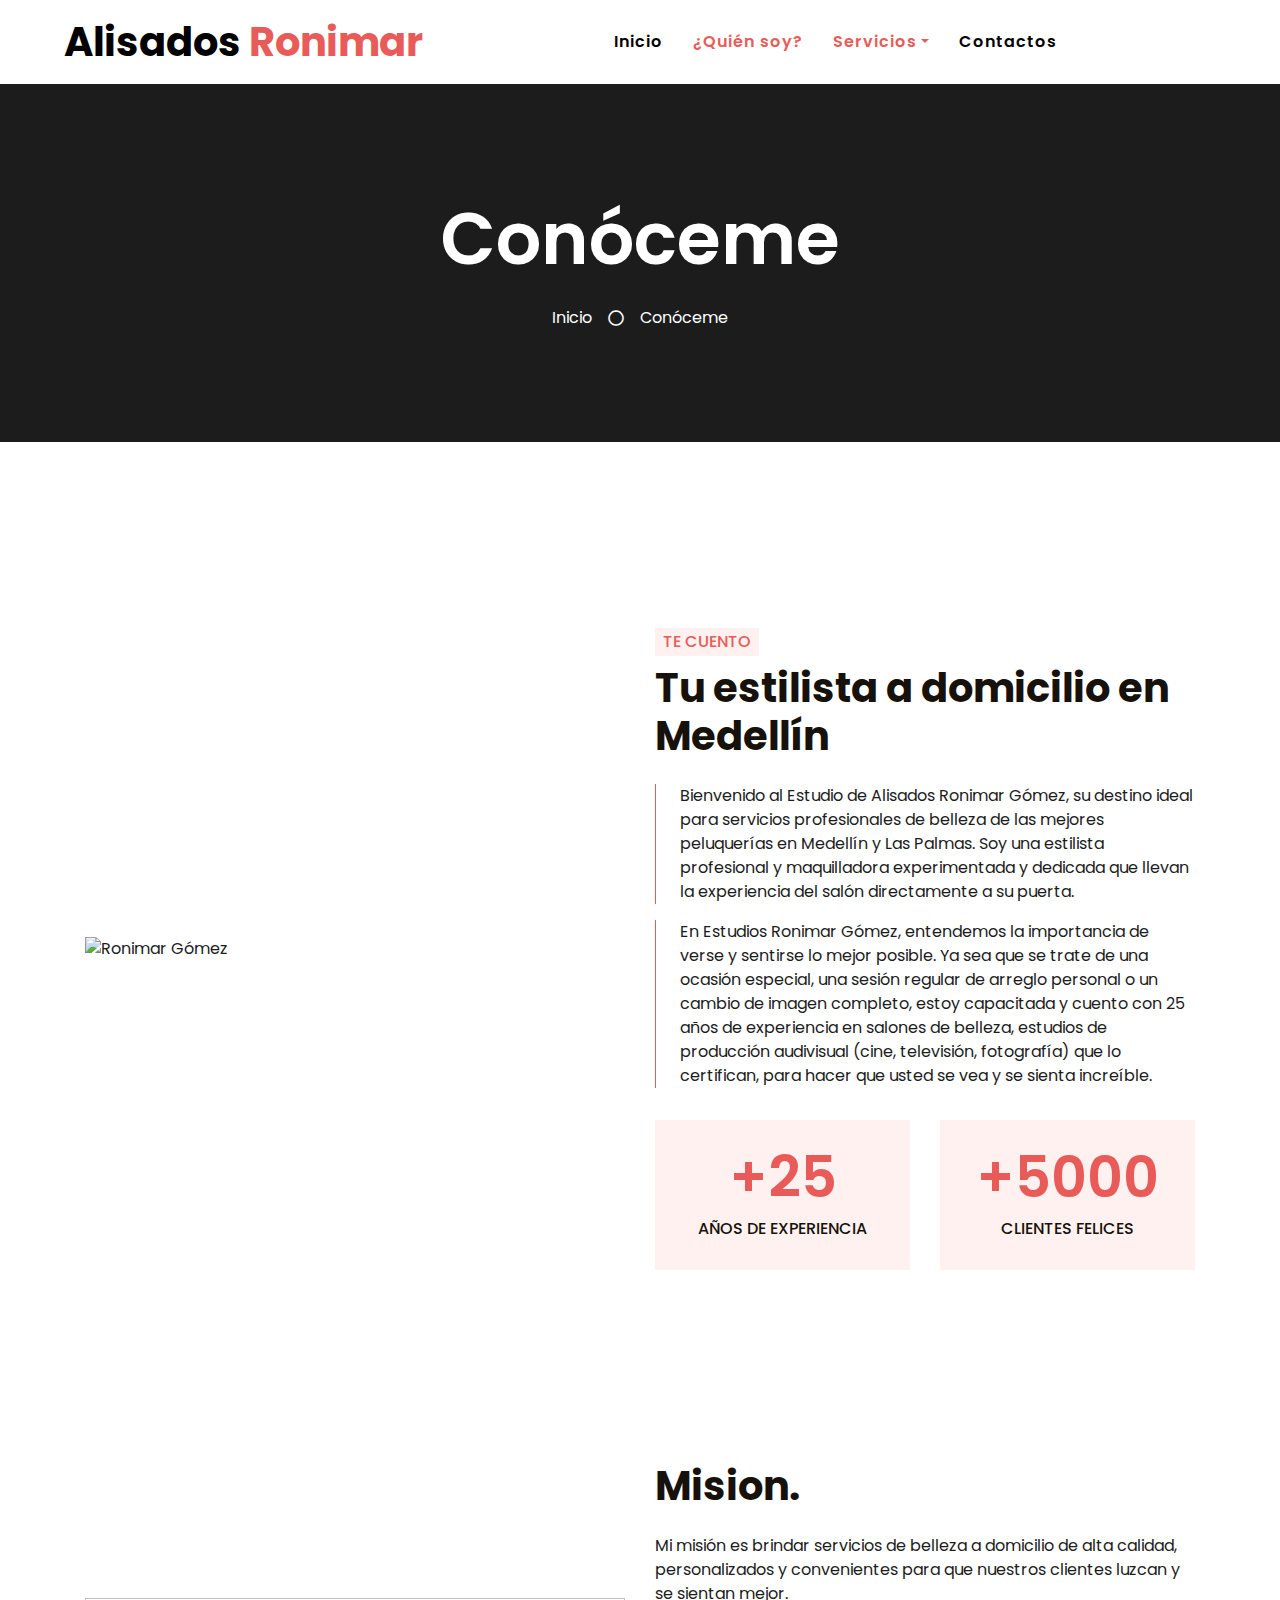
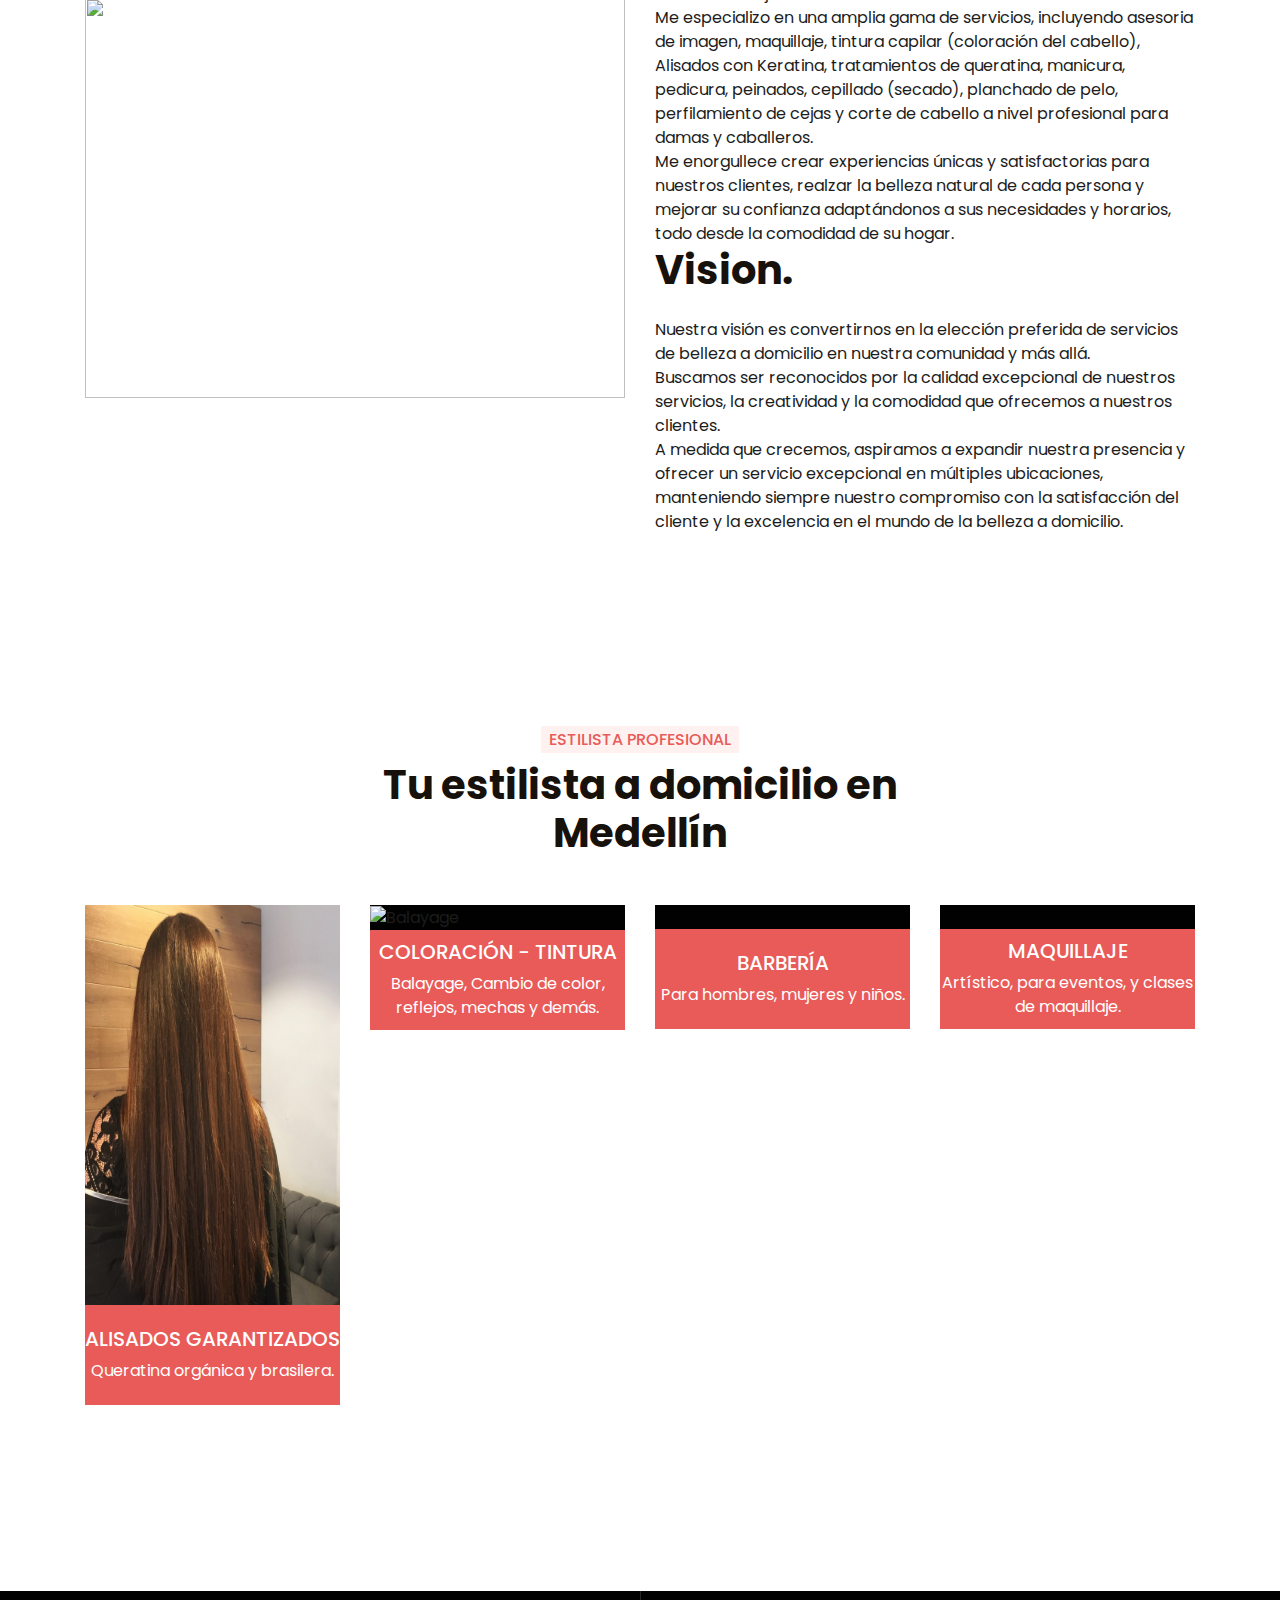
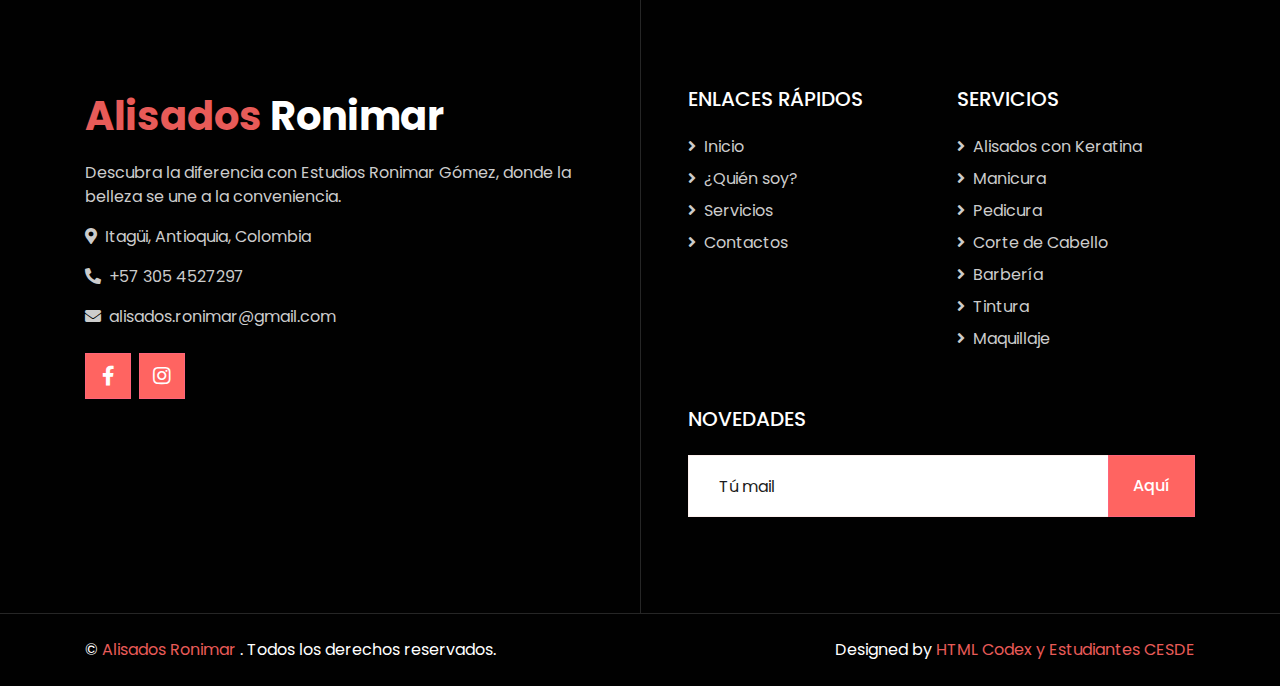
==== commit fdde41da: "cz24" ====
--- a/about.html
+++ b/about.html
@@ -38,17 +38,6 @@
 </head>
 
 <body>
-  <!-- Topbar Start -->
-  <div class="container-fluid bg-light d-none d-lg-block">
-    <div class="row py-2 px-lg-5">
-      <div class="col-lg-6 text-right">
-        <div class="d-inline-flex align-items-center">
-        </div>
-      </div>
-    </div>
-  </div>
-  <!-- Topbar End -->
-
   <!-- Navbar Start -->
   <div class="container-fluid p-0">
     <nav class="navbar navbar-expand-lg bg-white navbar-light py-3 py-lg-0 px-lg-5">
--- a/css/style.css
+++ b/css/style.css
@@ -17,8 +17,8 @@
   --teal: #20c997;
   --cyan: #17a2b8;
   --white: #fff;
-  --gray: #6c757d;
-  --gray-dark: #343a40;
+  --gray: #1C1C1C
+  --gray-dark: #1C1C1C;
   --primary: #E85B58;
   --secondary: #6ebbf6;
   --success: #28a745;
@@ -26,7 +26,7 @@
   --warning: #ffc107;
   --danger: #dc3545;
   --light: #fef1ef;
-  --dark: #27001a;
+  --dark: #010101;
   --breakpoint-xs: 0;
   --breakpoint-sm: 576px;
   --breakpoint-md: 768px;
@@ -69,7 +69,7 @@
   font-size: 1rem;
   font-weight: 400;
   line-height: 1.5;
-  color: #757575;
+  color: #1C1C1C;
   text-align: left;
   background-color: #fff;
 }
@@ -224,7 +224,7 @@
 caption {
   padding-top: 0.75rem;
   padding-bottom: 0.75rem;
-  color: #6c757d;
+  color: #1C1C1C;
   text-align: left;
   caption-side: bottom;
 }
@@ -390,7 +390,7 @@
   margin-bottom: 0.5rem;
   font-weight: 500;
   line-height: 1.2;
-  color: #27001a;
+  color: #17110C;
 }
 
 h1,
@@ -554,7 +554,7 @@
 .blockquote-footer {
   display: block;
   font-size: 80%;
-  color: #6c757d;
+  color: #1C1C1C;
 }
 
 .blockquote-footer::before {
@@ -585,7 +585,7 @@
 
 .figure-caption {
   font-size: 90%;
-  color: #6c757d;
+  color: #1C1C1C;
 }
 
 code {
@@ -1642,7 +1642,7 @@
 .table {
   width: 100%;
   margin-bottom: 1rem;
-  color: #757575;
+  color: #1C1C1C;
 }
 
 .table th,
@@ -1692,7 +1692,7 @@
 }
 
 .table-hover tbody tr:hover {
-  color: #757575;
+  color: #1C1C1C;
   background-color: rgba(0, 0, 0, 0.075);
 }
 
@@ -1889,25 +1889,25 @@
 
 .table .thead-dark th {
   color: #fff;
-  background-color: #343a40;
-  border-color: #454d55;
+  background-color: #1C1C1C;
+  border-color: #1C1C1C;
 }
 
 .table .thead-light th {
-  color: #495057;
+  color: #1C1C1C;
   background-color: #e9ecef;
   border-color: #dee2e6;
 }
 
 .table-dark {
   color: #fff;
-  background-color: #343a40;
+  background-color: #1C1C1C;
 }
 
 .table-dark th,
 .table-dark td,
 .table-dark thead th {
-  border-color: #454d55;
+  border-color: #1C1C1C;
 }
 
 .table-dark.table-bordered {
@@ -1915,12 +1915,12 @@
 }
 
 .table-dark.table-striped tbody tr:nth-of-type(odd) {
-  background-color: rgba(255, 255, 255, 0.05);
+  background-color: #1C1C1C;
 }
 
 .table-dark.table-hover tbody tr:hover {
   color: #fff;
-  background-color: rgba(255, 255, 255, 0.075);
+  background-color: #1C1C1C;
 }
 
 @media (max-width: 575.98px) {
@@ -1990,7 +1990,7 @@
   font-size: 1rem;
   font-weight: 400;
   line-height: 1.5;
-  color: #495057;
+  color: #1C1C1C;
   background-color: #fff;
   background-clip: padding-box;
   border: 1px solid #ced4da;
@@ -2011,11 +2011,11 @@
 
 .form-control:-moz-focusring {
   color: transparent;
-  text-shadow: 0 0 0 #495057;
+  text-shadow: 0 0 0 #1C1C1C;
 }
 
 .form-control:focus {
-  color: #495057;
+  color: #1C1C1C; 
   background-color: #fff;
   border-color: white;
   outline: 0;
@@ -2023,7 +2023,7 @@
 }
 
 .form-control::placeholder {
-  color: #6c757d;
+  color: #1C1C1C;
   opacity: 1;
 }
 
@@ -2041,7 +2041,7 @@
 }
 
 select.form-control:focus::-ms-value {
-  color: #495057;
+  color: #1C1C1C;
   background-color: #fff;
 }
 
@@ -2080,7 +2080,7 @@
   margin-bottom: 0;
   font-size: 1rem;
   line-height: 1.5;
-  color: #757575;
+  color: #1C1C1C;
   background-color: transparent;
   border: solid transparent;
   border-width: 1px 0;
@@ -2151,7 +2151,7 @@
 
 .form-check-input[disabled] ~ .form-check-label,
 .form-check-input:disabled ~ .form-check-label {
-  color: #6c757d;
+  color: #1C1C1C;
 }
 
 .form-check-label {
@@ -2486,7 +2486,7 @@
 .btn {
   display: inline-block;
   font-weight: 400;
-  color: #757575;
+  color: #1C1C1C;
   text-align: center;
   vertical-align: middle;
   user-select: none;
@@ -2507,7 +2507,7 @@
 }
 
 .btn:hover {
-  color: #757575;
+  color: #1C1C1C;
   text-decoration: none;
 }
 
@@ -2820,20 +2820,20 @@
 
 .btn-dark {
   color: #fff;
-  background-color: #27001a;
+  background-color: #17110C;
   border-color: #1e0014;
 }
 
 .btn-dark:hover {
   color: #fff;
-  background-color: #27001a;
+  background-color: #17110C;
   border-color: #1e0014;
 }
 
 .btn-dark:focus,
 .btn-dark.focus {
   color: #fff;
-  background-color: #27001a;
+  background-color: #17110C;
   border-color: #1e0014;
   box-shadow: 0 0 0 0.2rem rgba(66, 64, 62, 0.5);
 }
@@ -2841,7 +2841,7 @@
 .btn-dark.disabled,
 .btn-dark:disabled {
   color: #fff;
-  background-color: #27001a;
+  background-color: #17110C;
   border-color: #1e0014;
 }
 
@@ -2849,7 +2849,7 @@
 .btn-dark:not(:disabled):not(.disabled).active,
 .show > .btn-dark.dropdown-toggle {
   color: #fff;
-  background-color: #27001a;
+  background-color: #17110C;
   border-color: #1e0014;
 }
 
@@ -3112,14 +3112,14 @@
 }
 
 .btn-outline-dark {
-  color: #27001a;
-  border-color: #27001a;
+  color: #17110C;
+  border-color: #17110C;
 }
 
 .btn-outline-dark:hover {
   color: #fff;
-  background-color: #27001a;
-  border-color: #27001a;
+  background-color: #17110C;
+  border-color: #17110C;
 }
 
 .btn-outline-dark:focus,
@@ -3129,7 +3129,7 @@
 
 .btn-outline-dark.disabled,
 .btn-outline-dark:disabled {
-  color: #27001a;
+  color: #17110C;
   background-color: transparent;
 }
 
@@ -3137,8 +3137,8 @@
 .btn-outline-dark:not(:disabled):not(.disabled).active,
 .show > .btn-outline-dark.dropdown-toggle {
   color: #fff;
-  background-color: #27001a;
-  border-color: #27001a;
+  background-color: #17110C;
+  border-color: #010101;
 }
 
 .btn-outline-dark:not(:disabled):not(.disabled):active:focus,
@@ -3165,7 +3165,7 @@
 
 .btn-link:disabled,
 .btn-link.disabled {
-  color: #6c757d;
+  color: #1C1C1C;
   pointer-events: none;
 }
 
@@ -3268,7 +3268,7 @@
   padding: 0.5rem 0;
   margin: 0.125rem 0 0;
   font-size: 1rem;
-  color: #757575;
+  color: #1C1C1C;
   text-align: left;
   list-style: none;
   background-color: #fff;
@@ -3460,7 +3460,7 @@
 
 .dropdown-item.disabled,
 .dropdown-item:disabled {
-  color: #6c757d;
+  color: #1C1C1C;
   pointer-events: none;
   background-color: transparent;
 }
@@ -3474,7 +3474,7 @@
   padding: 0.5rem 1.5rem;
   margin-bottom: 0;
   font-size: 0.875rem;
-  color: #6c757d;
+  color: #1C1C1C;
   white-space: nowrap;
 }
 
@@ -3675,7 +3675,7 @@
   font-size: 1rem;
   font-weight: 400;
   line-height: 1.5;
-  color: #495057;
+  color: #1C1C1C;
   text-align: center;
   white-space: nowrap;
   background-color: #e9ecef;
@@ -3769,7 +3769,7 @@
 
 .custom-control-input[disabled] ~ .custom-control-label,
 .custom-control-input:disabled ~ .custom-control-label {
-  color: #6c757d;
+  color: #1C1C1C;
 }
 
 .custom-control-input[disabled] ~ .custom-control-label::before,
@@ -3897,7 +3897,7 @@
   font-size: 1rem;
   font-weight: 400;
   line-height: 1.5;
-  color: #495057;
+  color: #1C1C1C;
   vertical-align: middle;
   background: #fff
     url("data:image/svg+xml,%3csvg xmlns='http://www.w3.org/2000/svg' width='4' height='5' viewBox='0 0 4 5'%3e%3cpath fill='%23343a40' d='M2 0L0 2h4zm0 5L0 3h4z'/%3e%3c/svg%3e")
@@ -3914,7 +3914,7 @@
 }
 
 .custom-select:focus::-ms-value {
-  color: #495057;
+  color: #1C1C1C;
   background-color: #fff;
 }
 
@@ -3926,7 +3926,7 @@
 }
 
 .custom-select:disabled {
-  color: #6c757d;
+  color: #1C1C1C;
   background-color: #e9ecef;
 }
 
@@ -3936,7 +3936,7 @@
 
 .custom-select:-moz-focusring {
   color: transparent;
-  text-shadow: 0 0 0 #495057;
+  text-shadow: 0 0 0 #1C1C1C;
 }
 
 .custom-select-sm {
@@ -4000,7 +4000,7 @@
   padding: 0.375rem 0.75rem;
   font-weight: 400;
   line-height: 1.5;
-  color: #495057;
+  color: #1C1C1C;
   background-color: #fff;
   border: 1px solid #ced4da;
 }
@@ -4015,7 +4015,7 @@
   height: calc(1.5em + 0.75rem);
   padding: 0.375rem 0.75rem;
   line-height: 1.5;
-  color: #495057;
+  color: #1C1C1C;
   content: "Browse";
   background-color: #e9ecef;
   border-left: inherit;
@@ -4204,7 +4204,7 @@
 }
 
 .nav-link.disabled {
-  color: #6c757d;
+  color: #1C1C1C;
   pointer-events: none;
   cursor: default;
 }
@@ -4227,14 +4227,14 @@
 }
 
 .nav-tabs .nav-link.disabled {
-  color: #6c757d;
+  color: #1C1C1C;
   background-color: transparent;
   border-color: transparent;
 }
 
 .nav-tabs .nav-link.active,
 .nav-tabs .nav-item.show .nav-link {
-  color: #495057;
+  color: #1C1C1C;
   background-color: #fff;
   border-color: #dee2e6 #dee2e6 #fff;
 }
@@ -4876,7 +4876,7 @@
 .breadcrumb-item + .breadcrumb-item::before {
   display: inline-block;
   padding-right: 0.5rem;
-  color: #6c757d;
+  color: #1C1C1C;
   content: "/";
 }
 
@@ -4889,7 +4889,7 @@
 }
 
 .breadcrumb-item.active {
-  color: #6c757d;
+  color: #1C1C1C;
 }
 
 .pagination {
@@ -4935,7 +4935,7 @@
 }
 
 .page-item.disabled .page-link {
-  color: #6c757d;
+  color: #1C1C1C;
   pointer-events: none;
   cursor: auto;
   background-color: #fff;
@@ -5113,7 +5113,7 @@
 
 .badge-dark {
   color: #fff;
-  background-color: #27001a;
+  background-color: #010101;
 }
 
 a.badge-dark:hover,
@@ -5131,7 +5131,7 @@
 .jumbotron {
   padding: 2rem 1rem;
   margin-bottom: 2rem;
-  background-color: #e9ecef;
+  background-color: #1C1C1C;
 }
 
 @media (min-width: 576px) {
@@ -5363,20 +5363,20 @@
 
 .list-group-item-action {
   width: 100%;
-  color: #495057;
+  color: #1C1C1C;
   text-align: inherit;
 }
 
 .list-group-item-action:hover,
 .list-group-item-action:focus {
   z-index: 1;
-  color: #495057;
+  color: #1C1C1C;
   text-decoration: none;
   background-color: #f8f9fa;
 }
 
 .list-group-item-action:active {
-  color: #757575;
+  color: #1C1C1C;
   background-color: #e9ecef;
 }
 
@@ -5390,7 +5390,7 @@
 
 .list-group-item.disabled,
 .list-group-item:disabled {
-  color: #6c757d;
+  color: #1C1C1C;
   pointer-events: none;
   background-color: #fff;
 }
@@ -5709,7 +5709,7 @@
   display: flex;
   align-items: center;
   padding: 0.25rem 0.75rem;
-  color: #6c757d;
+  color: #1C1C1C;
   background-color: rgba(255, 255, 255, 0.85);
   background-clip: padding-box;
   border-bottom: 1px solid rgba(0, 0, 0, 0.05);
@@ -6208,7 +6208,7 @@
   padding: 0.5rem 0.75rem;
   margin-bottom: 0;
   font-size: 1rem;
-  color: #27001a;
+  color: #010101;
   background-color: #f7f7f7;
   border-bottom: 1px solid #ebebeb;
 }
@@ -6219,7 +6219,7 @@
 
 .popover-body {
   padding: 0.5rem 0.75rem;
-  color: #757575;
+  color: #1C1C1C;
 }
 
 .carousel {
@@ -6562,7 +6562,7 @@
 }
 
 .bg-dark {
-  background-color: #27001a !important;
+  background-color: #010101 !important;
 }
 
 a.bg-dark:hover,
@@ -6649,7 +6649,7 @@
 }
 
 .border-dark {
-  border-color: #27001a !important;
+  border-color: #010101 !important;
 }
 
 .border-white {
@@ -9728,7 +9728,7 @@
 }
 
 .text-dark {
-  color: #27001a !important;
+  color: #010101 !important;
 }
 
 a.text-dark:hover,
@@ -9737,11 +9737,11 @@
 }
 
 .text-body {
-  color: #757575 !important;
+  color: #1C1C1C !important;
 }
 
 .text-muted {
-  color: #6c757d !important;
+  color: #1C1C1C !important;
 }
 
 .text-black-50 {
@@ -9939,7 +9939,7 @@
   padding: 30px 15px;
   font-weight: 600;
   letter-spacing: 1px;
-  color: #27001a;
+  color: #010101;
   outline: none;
 }
 
@@ -10019,7 +10019,7 @@
 }
 
 .bg-jumbotron {
-  background: linear-gradient(rgba(33, 30, 28, 0.7), rgba(33, 40, 28, 0.7)),
+  background: linear-gradient(fff, rgb #1C1C1C),
     url(../img/carousel-3.jpg), no-repeat center center;
   background-size: cover;
 }
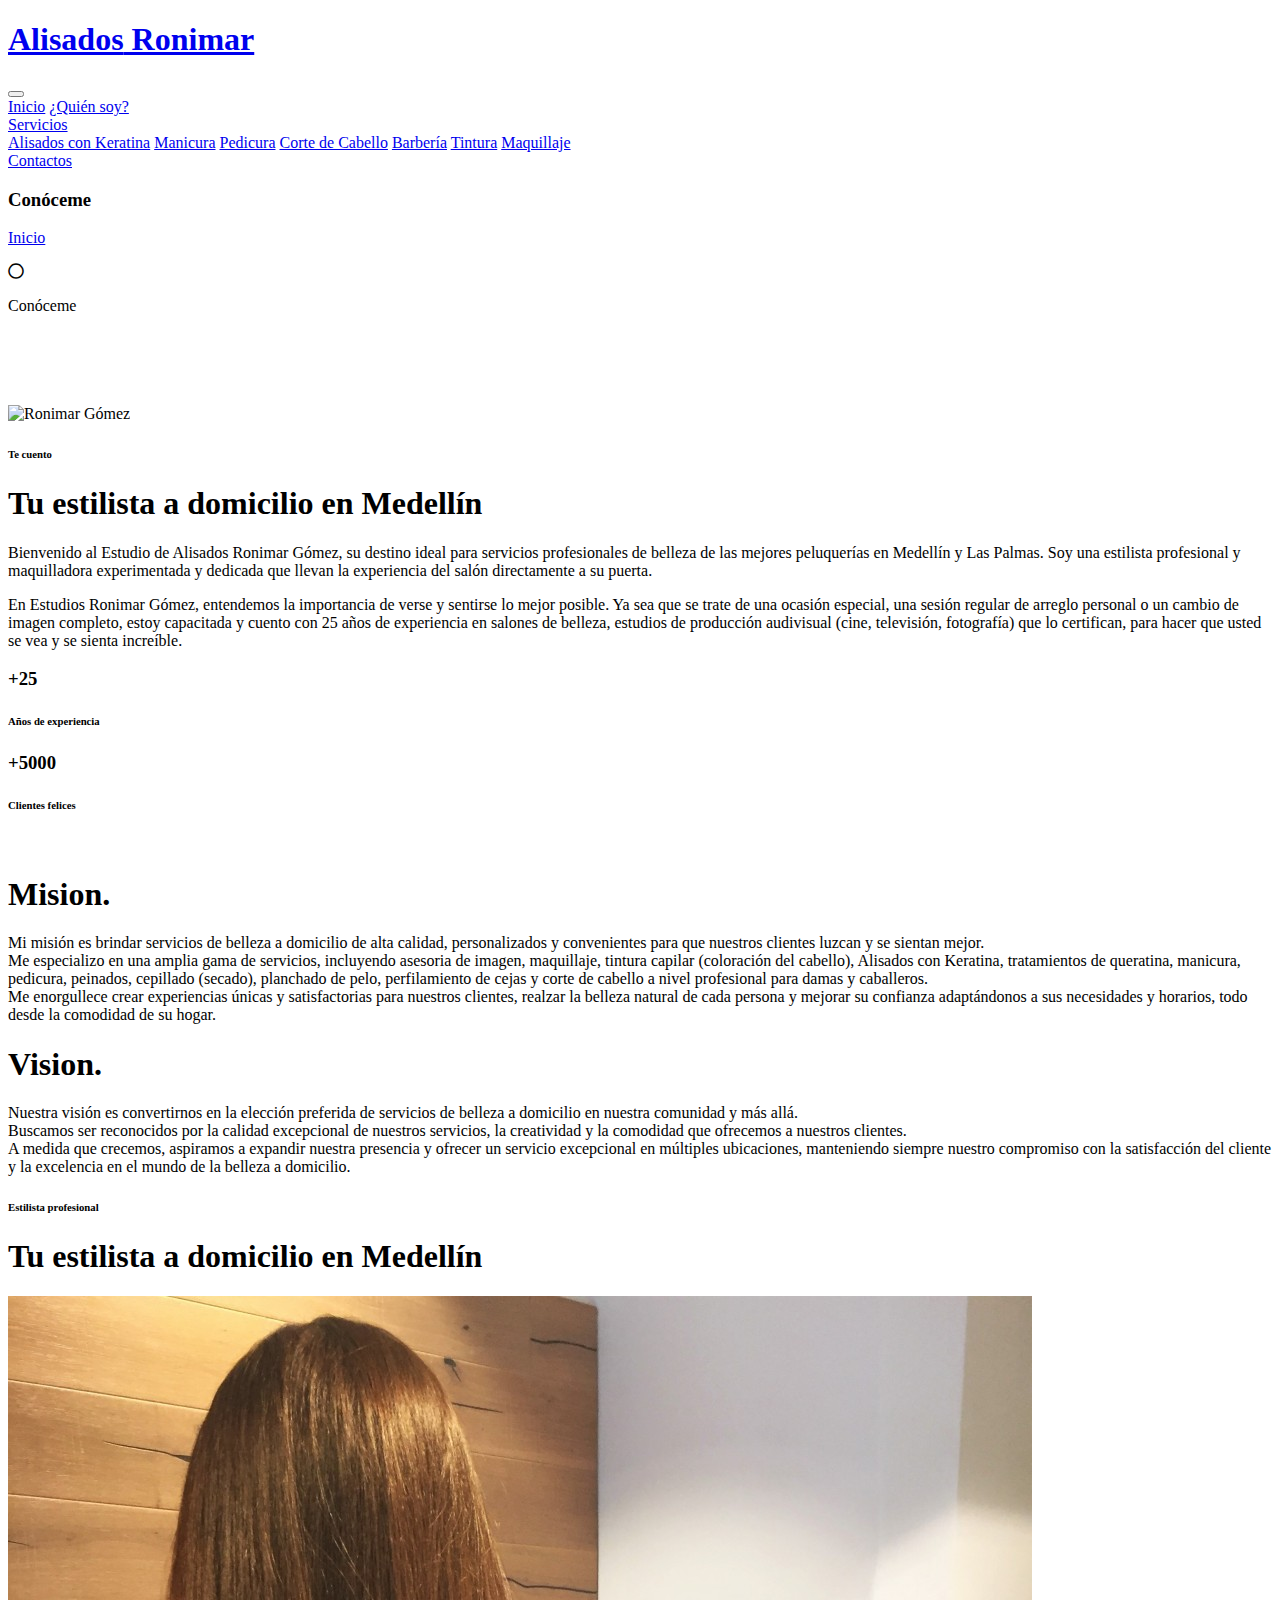
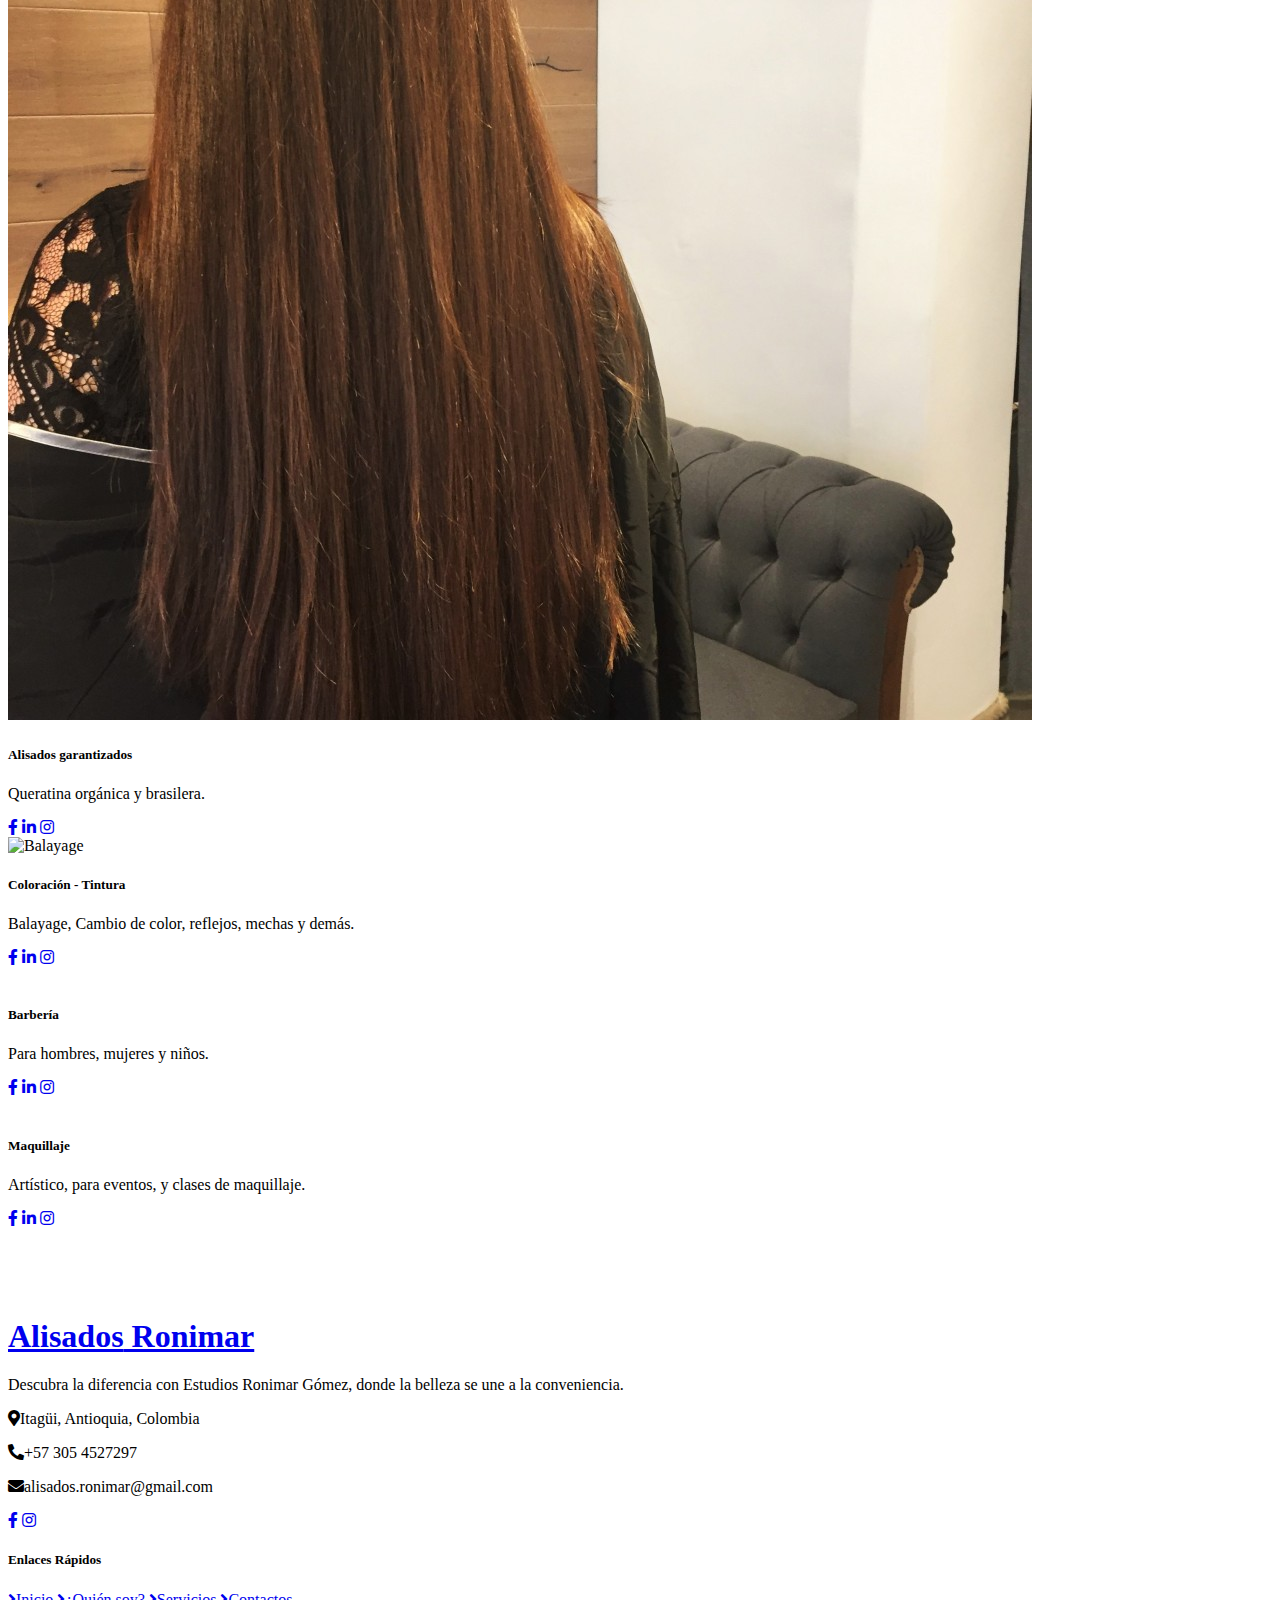
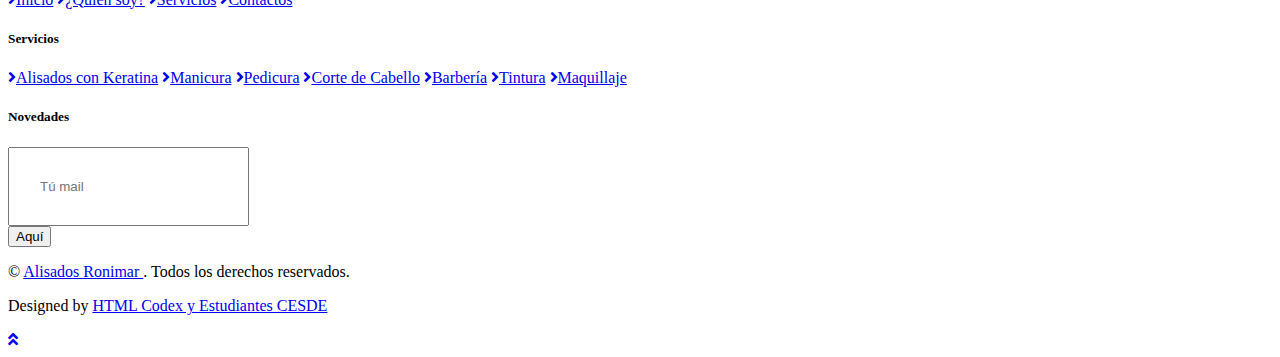
==== commit bf8f679a: "cz" ====
--- a/about.html
+++ b/about.html
@@ -2,6 +2,16 @@
 <html lang="en">
 
 <head>
+  <!-- Google tag (gtag.js) -->
+<script async src="https://www.googletagmanager.com/gtag/js?id=G-090WB53755"></script>
+<script>
+  window.dataLayer = window.dataLayer || [];
+  function gtag(){dataLayer.push(arguments);}
+  gtag('js', new Date());
+
+  gtag('config', 'G-090WB53755');
+</script>
+
   <meta charset="utf-8" />
   <meta name="viewport" content="width=device-width, initial-scale=1.0" />
   <title>Estilistas a domicilio en Medellín | Alisados Ronimar Gómez</title>
@@ -22,8 +32,8 @@
   <link href="lib/owlcarousel/assets/owl.carousel.min.css" rel="stylesheet" />
   <link href="lib/tempusdominus/css/tempusdominus-bootstrap-4.min.css" rel="stylesheet" />
 
-  <!-- Customized Bootstrap Stylesheet -->
-  <link href="css/style.css" rel="stylesheet" />
+   <!-- Customized Bootstrap Stylesheet -->
+  <!-- <link href="css/style.css" rel="stylesheet" />
   <script type="text/javascript">
     window.onload = function () {
       (function (d, script) {
@@ -34,7 +44,7 @@
         d.getElementsByTagName("head")[0].appendChild(script);
       })(document);
     };
-  </script>
+  </script>-->
 </head>
 
 <body>
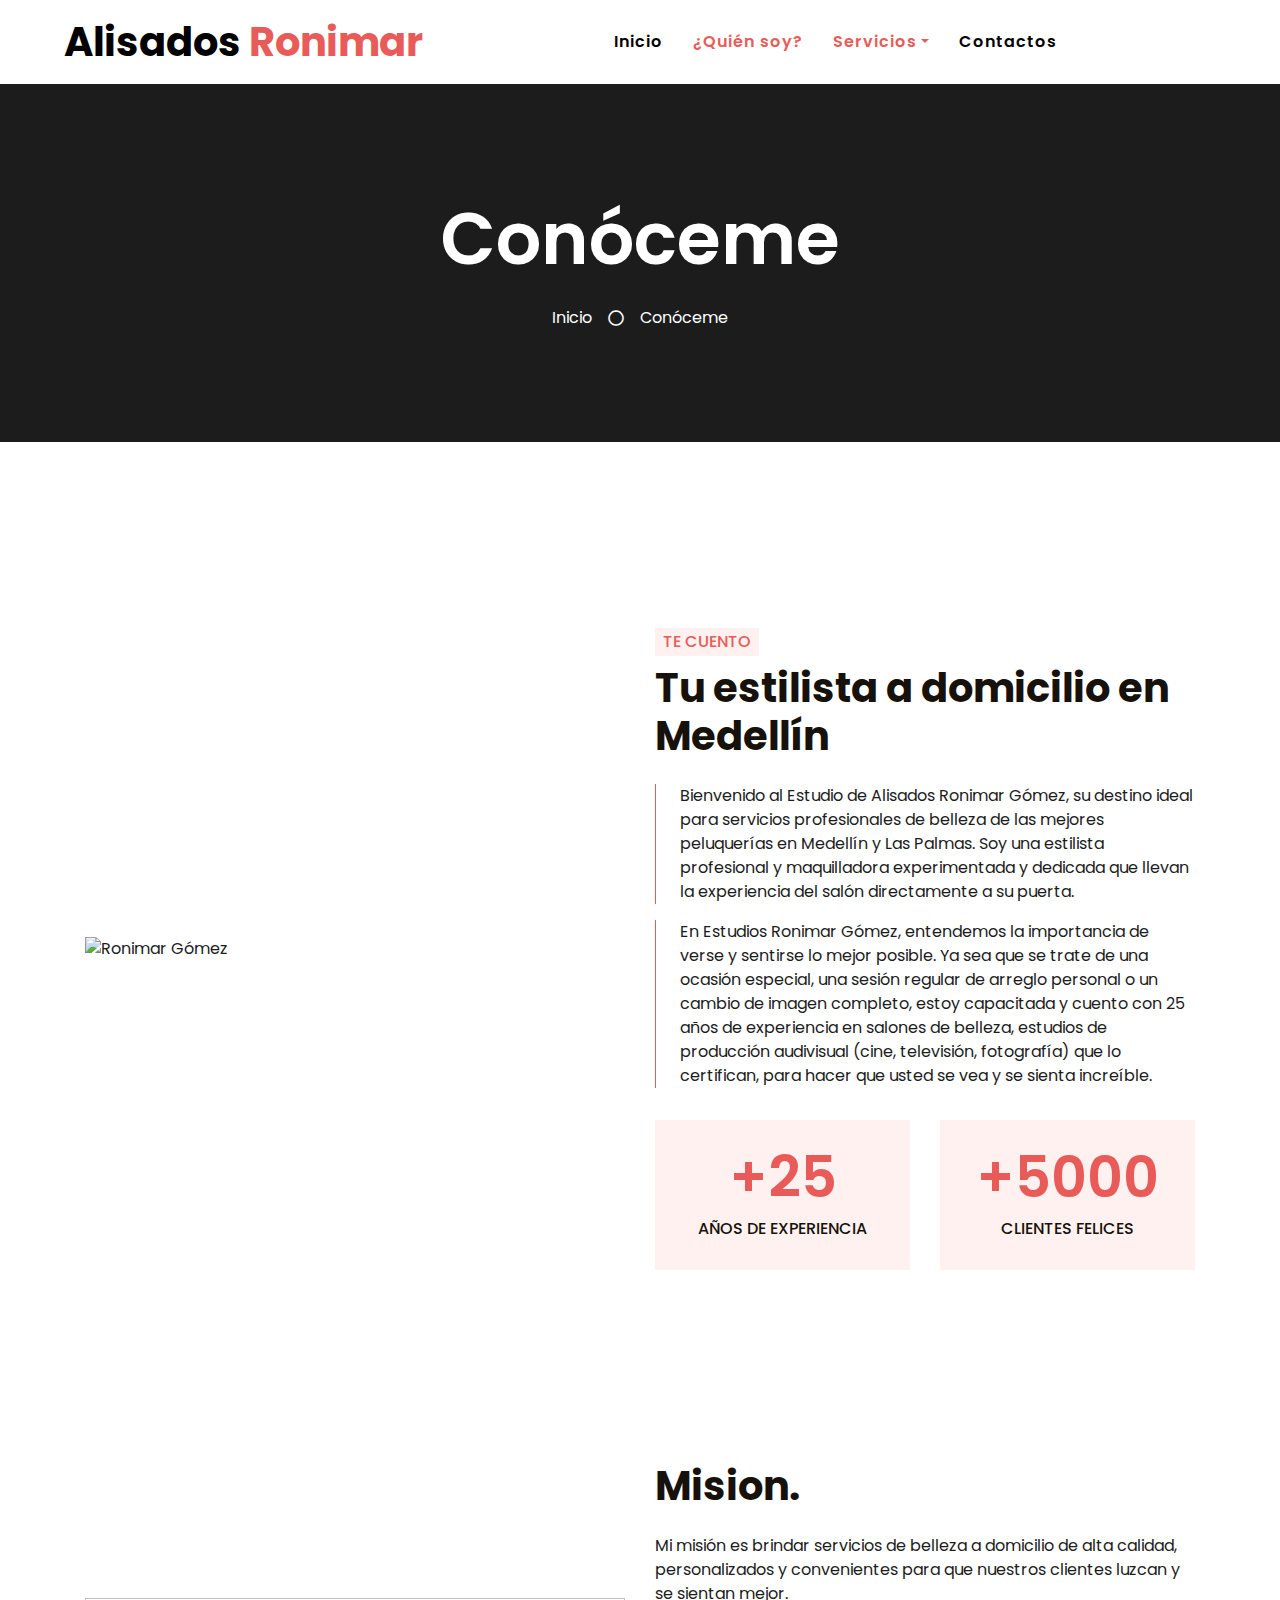
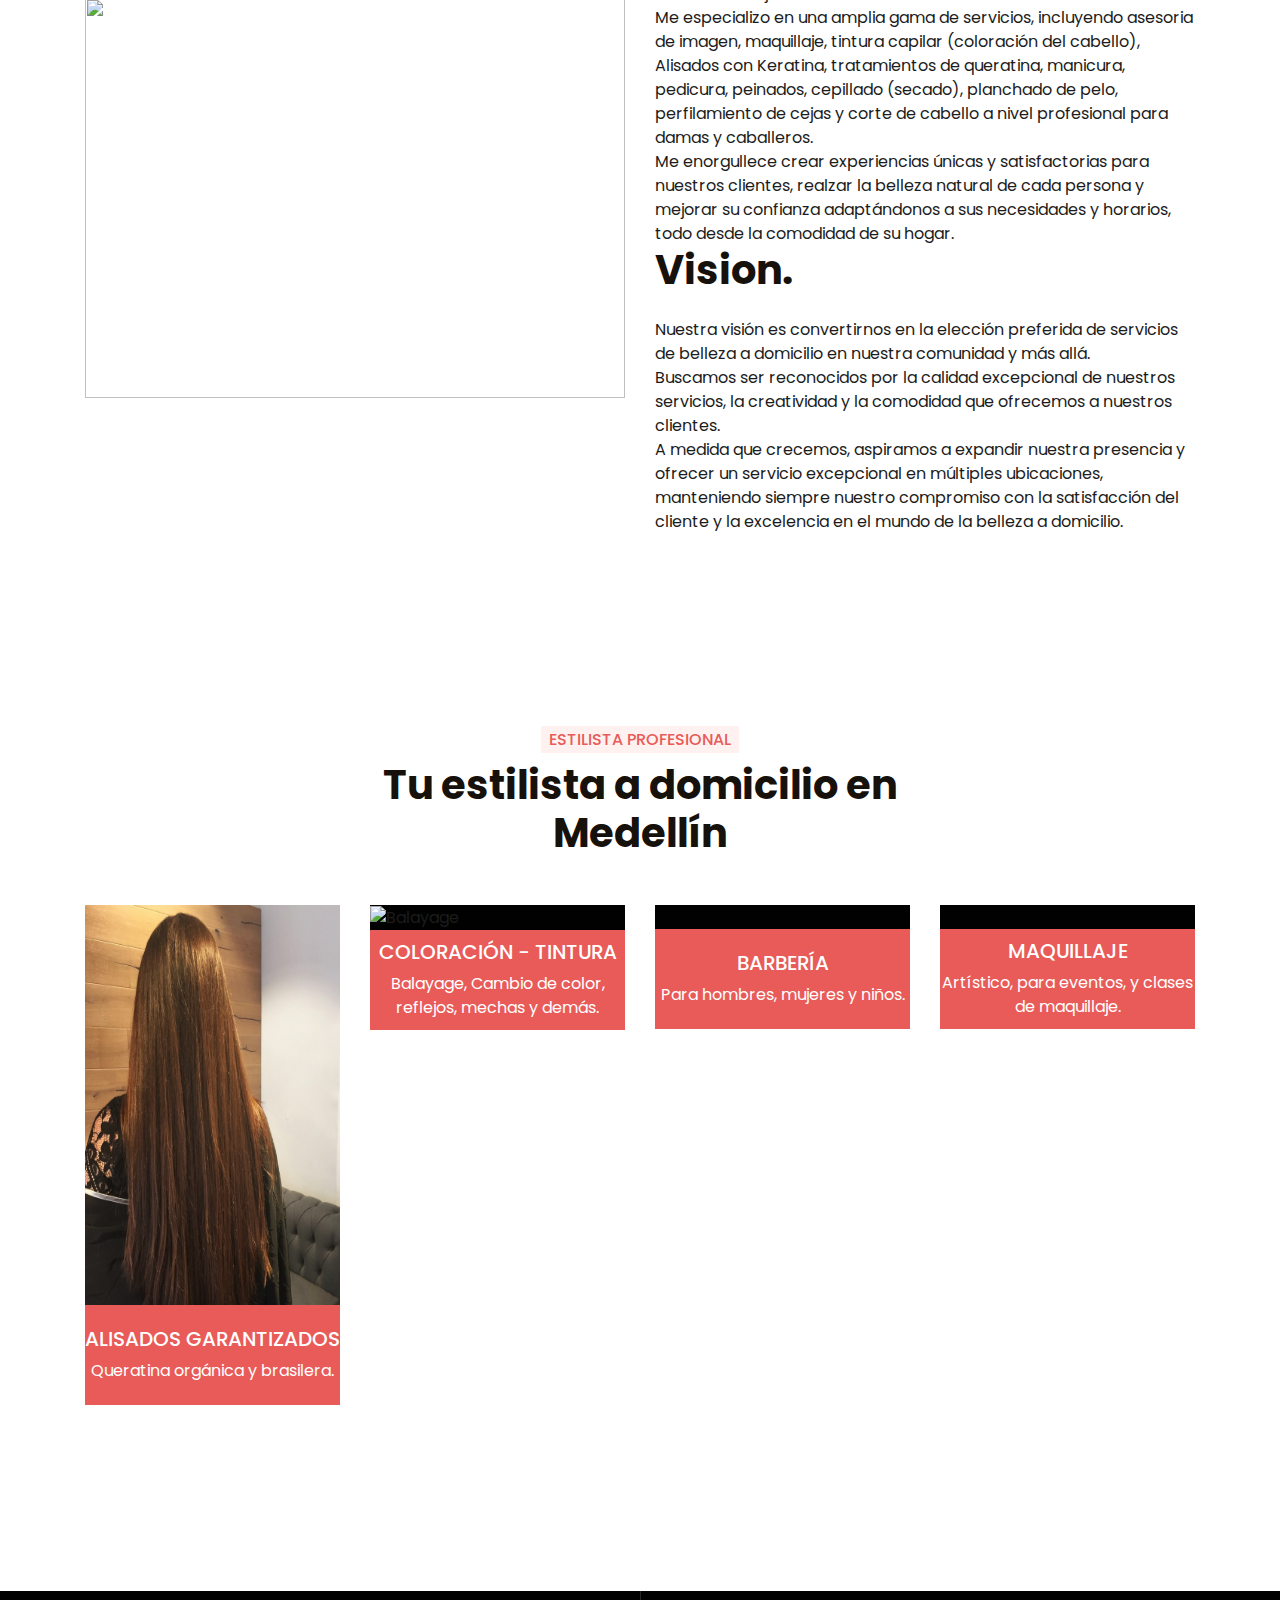
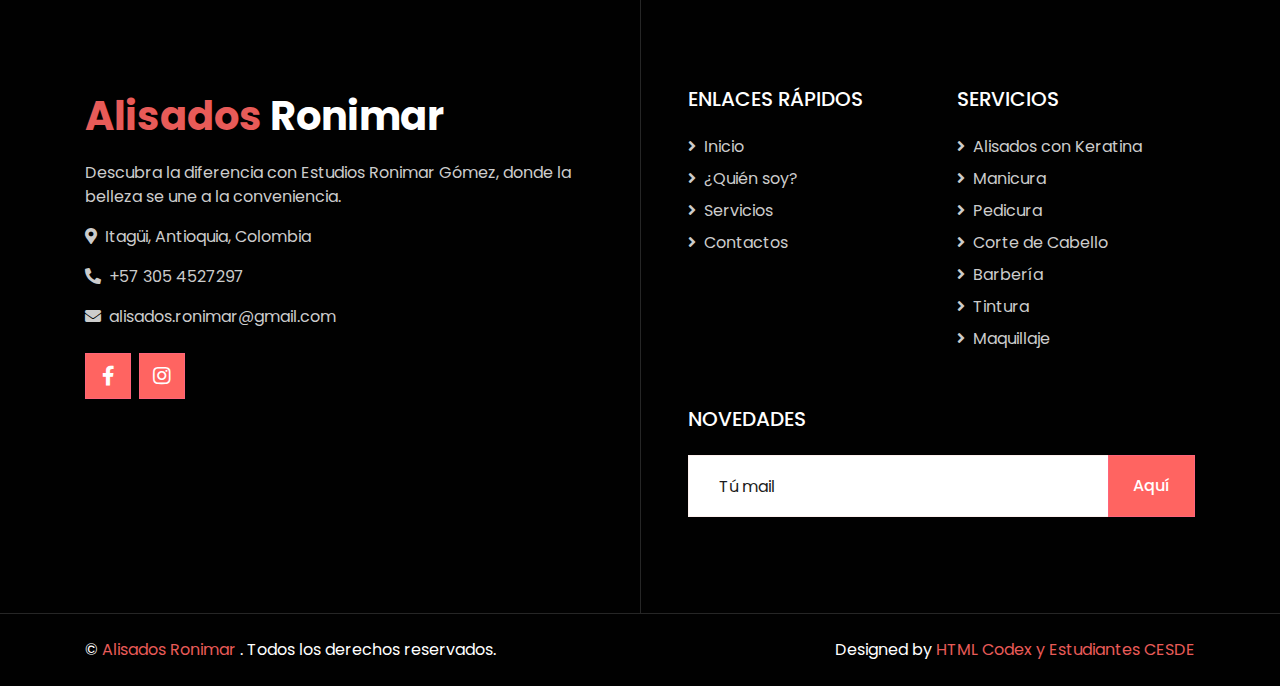
==== commit c3c25090: "czz" ====
--- a/about.html
+++ b/about.html
@@ -32,8 +32,8 @@
   <link href="lib/owlcarousel/assets/owl.carousel.min.css" rel="stylesheet" />
   <link href="lib/tempusdominus/css/tempusdominus-bootstrap-4.min.css" rel="stylesheet" />
 
-   <!-- Customized Bootstrap Stylesheet -->
-  <!-- <link href="css/style.css" rel="stylesheet" />
+  <!-- Customized Bootstrap Stylesheet -->
+  <link href="css/style.css" rel="stylesheet" />
   <script type="text/javascript">
     window.onload = function () {
       (function (d, script) {
@@ -44,7 +44,7 @@
         d.getElementsByTagName("head")[0].appendChild(script);
       })(document);
     };
-  </script>-->
+  </script>
 </head>
 
 <body>
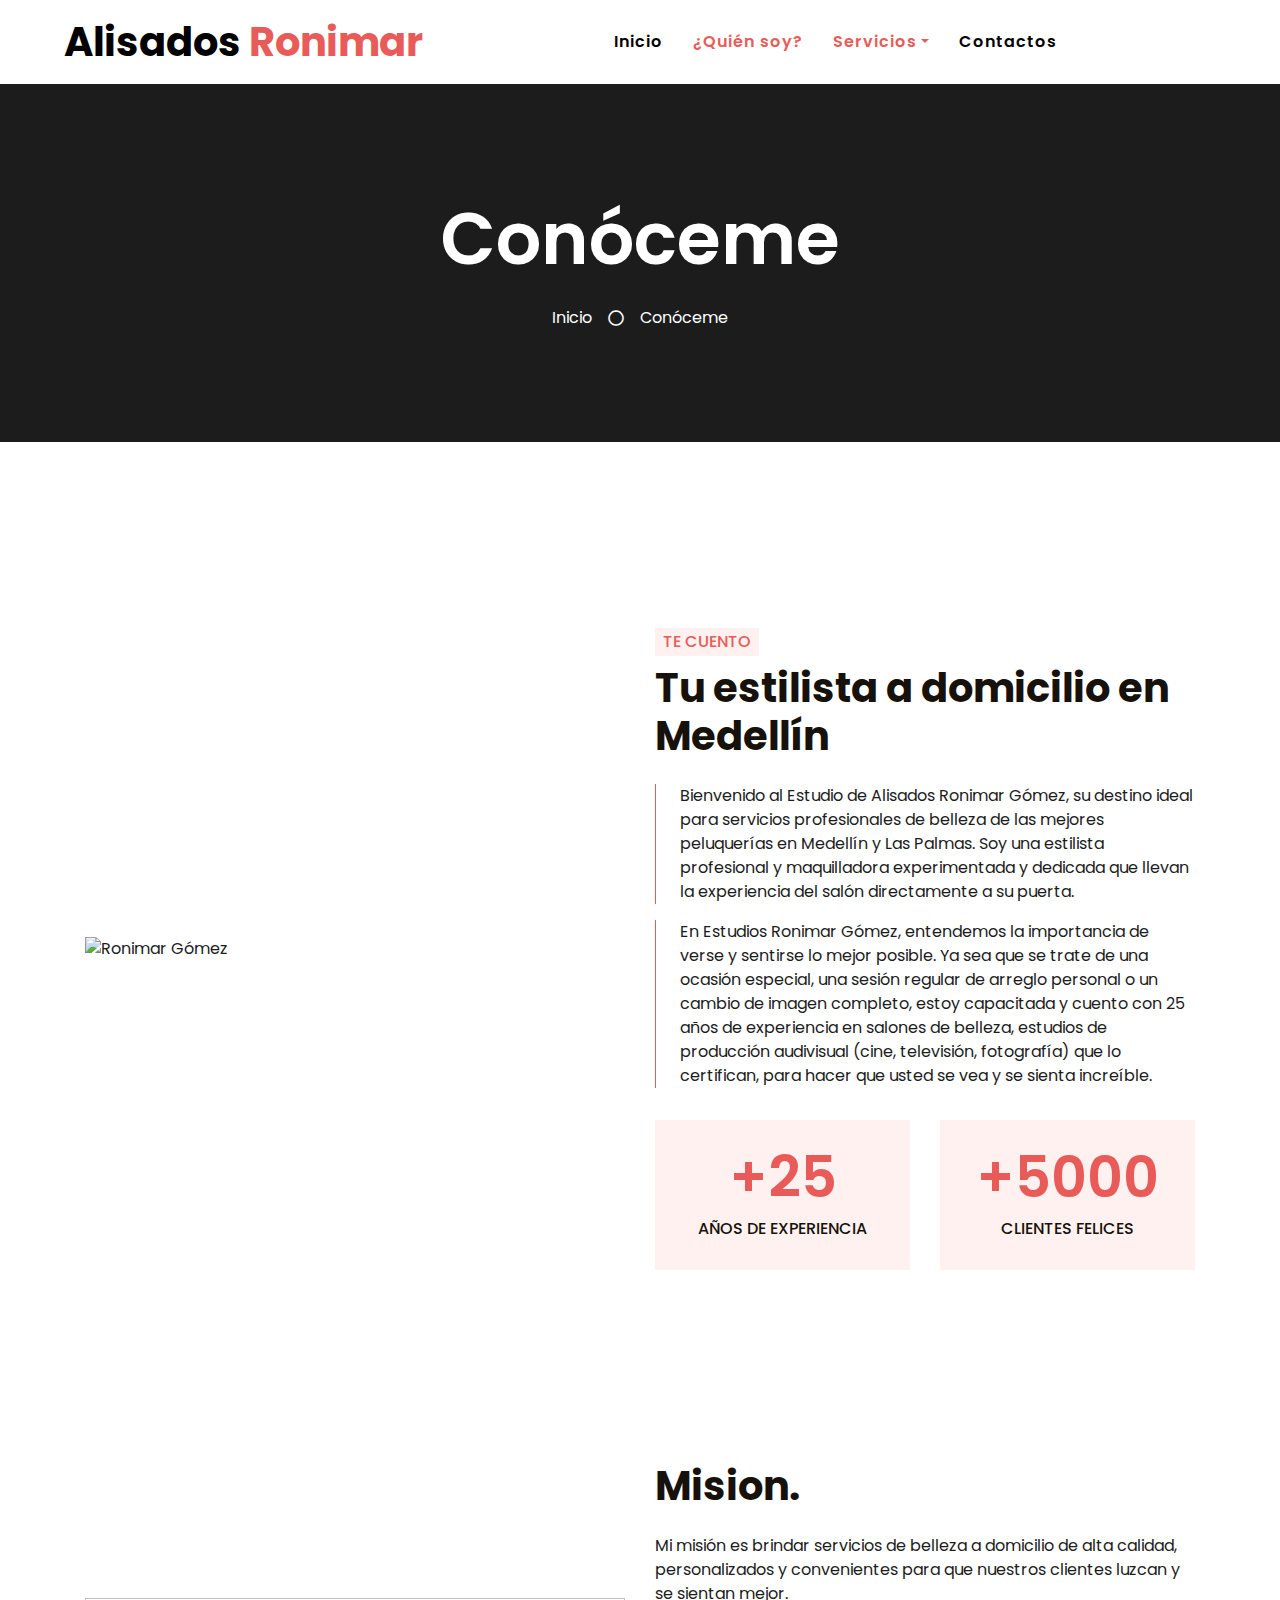
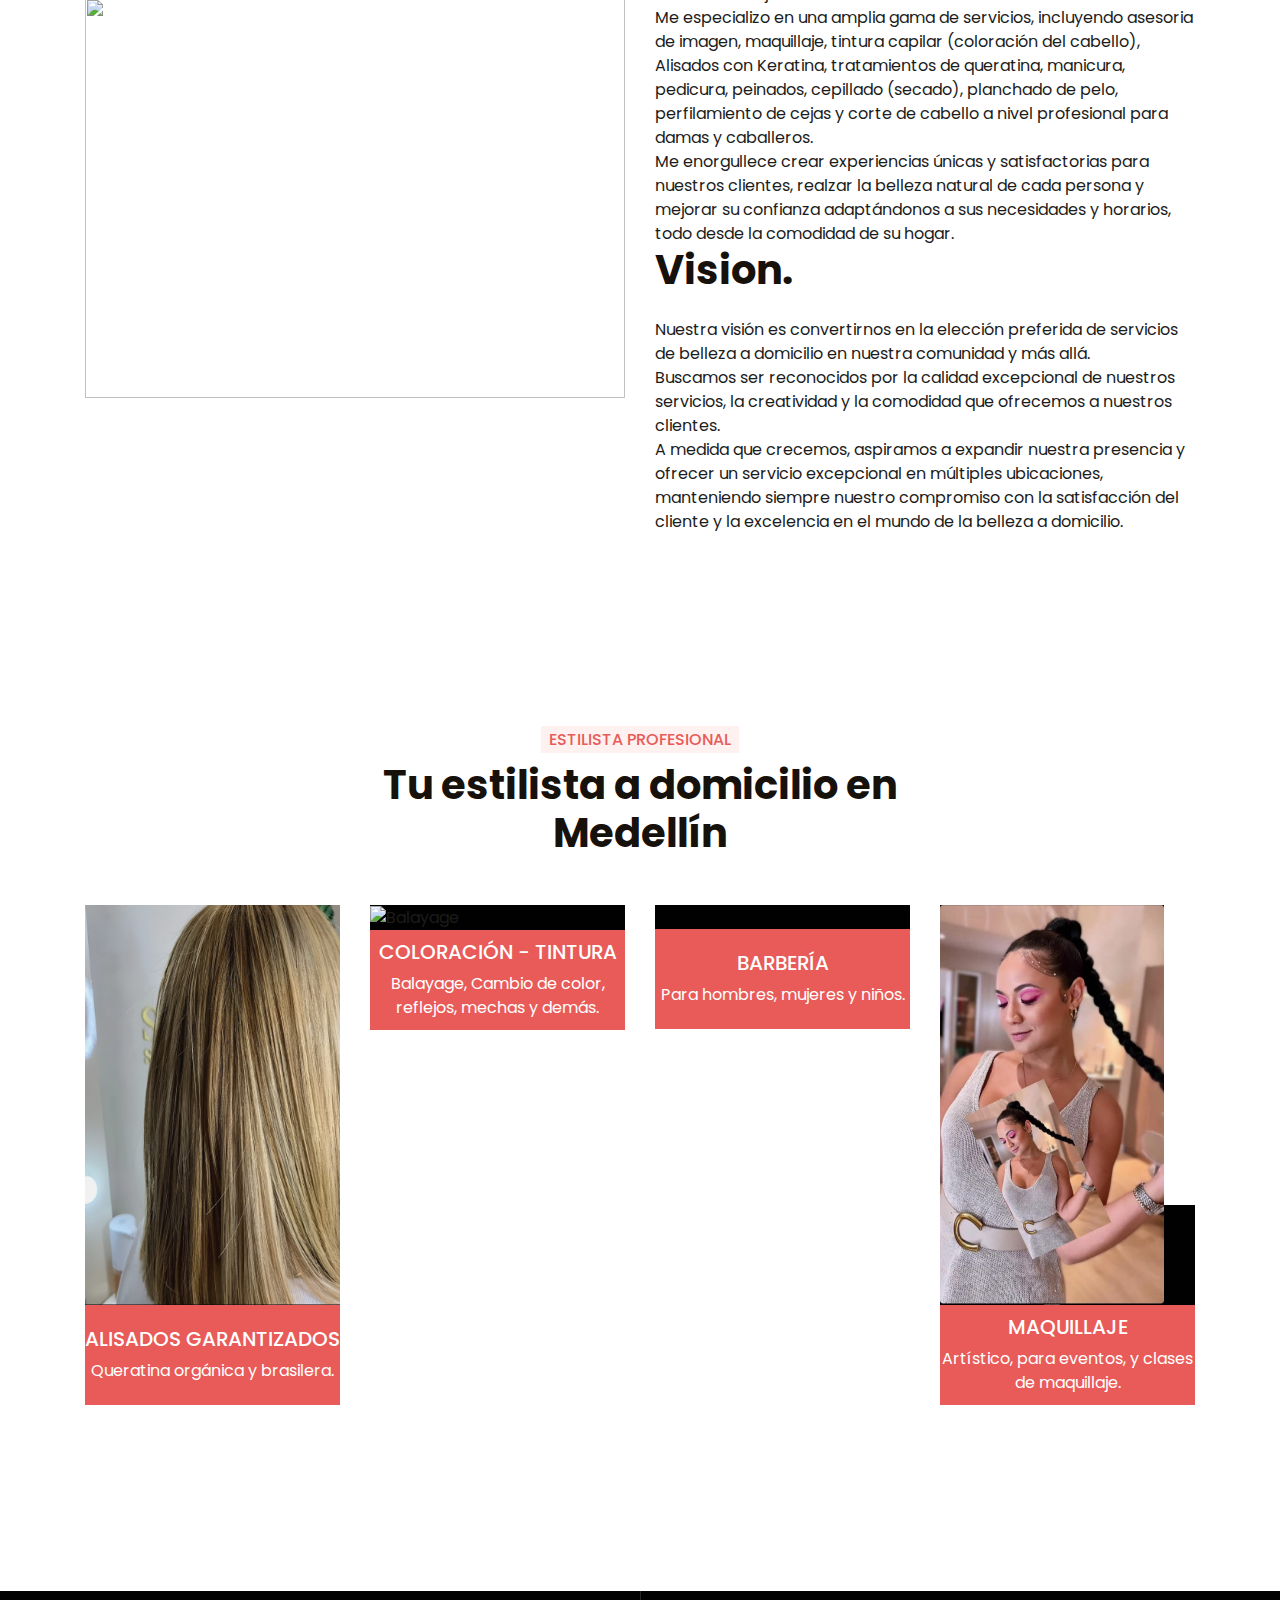
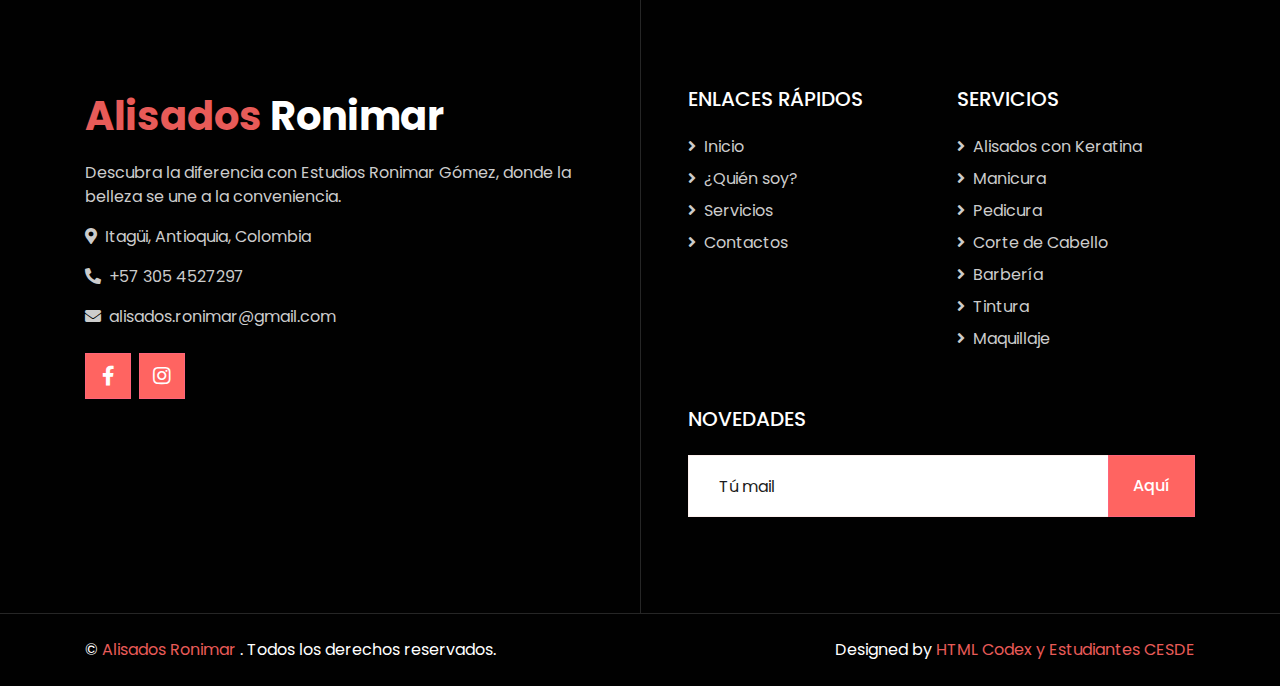
==== commit ed026e5d: "cz m" ====
--- a/about.html
+++ b/about.html
@@ -187,7 +187,7 @@
       <div class="row">
         <div class="col-lg-3 col-md-6">
           <div class="team position-relative overflow-hidden mb-5">
-            <img class="img-fluid" src="img/enzimoterapia-o-keratina-1024x1024.jpg" alt="Alisados-keratina" />
+            <img class="img-fluid" src="img/alisados 1" alt="Alisados-keratina" />
             <div class="position-relative text-center">
               <div class="team-text bg-primary text-white">
                 <h5 class="text-white text-uppercase">Alisados garantizados</h5>
@@ -195,7 +195,7 @@
               </div>
               <div class="team-social bg-dark text-center">
                 <a class="btn btn-outline-primary btn-square mr-2" href="https://www.facebook.com/ronimar.gomez/about"><i class="fab fa-facebook-f"></i></a>
-                <a class="btn btn-outline-primary btn-square mr-2" href="#"><i class="fab fa-linkedin-in"></i></a>
+                <a class="btn btn-outline-primary btn-square mr-2" href="https://co.linkedin.com/in/ronimar-g%C3%B3mez-957087232"><i class="fab fa-linkedin-in"></i></a>
                 <a class="btn btn-outline-primary btn-square" href="https://www.instagram.com/ronimar_gomez/"><i class="fab fa-instagram"></i></a>
               </div>
             </div>
@@ -203,7 +203,7 @@
         </div>
         <div class="col-lg-3 col-md-6">
           <div class="team position-relative overflow-hidden mb-5">
-            <img class="img-fluid" src="https://media.glamour.mx/photos/64b07be70589c34e947d85bc/master/w_1600%2Cc_limit/balayage_en_pelo_oscuro_caramelo.jpg" alt="Balayage" />
+            <img class="img-fluid" src="img/cabello-rosado-.jpg" alt="Balayage" />
             <div class="position-relative text-center">
               <div class="team-text bg-primary text-white">
                 <h5 class="text-white text-uppercase">Coloración - Tintura</h5>
@@ -211,7 +211,7 @@
               </div>
               <div class="team-social bg-dark text-center">
                 <a class="btn btn-outline-primary btn-square mr-2" href="https://www.facebook.com/ronimar.gomez/about"><i class="fab fa-facebook-f"></i></a>
-                <a class="btn btn-outline-primary btn-square mr-2" href="#"><i class="fab fa-linkedin-in"></i></a>
+                <a class="btn btn-outline-primary btn-square mr-2" href="https://co.linkedin.com/in/ronimar-g%C3%B3mez-957087232"><i class="fab fa-linkedin-in"></i></a>
                 <a class="btn btn-outline-primary btn-square" href="https://www.instagram.com/ronimar_gomez/"><i class="fab fa-instagram"></i></a>
               </div>
             </div>
@@ -219,7 +219,7 @@
         </div>
         <div class="col-lg-3 col-md-6">
           <div class="team position-relative overflow-hidden mb-5">
-            <img class="img-fluid" src="https://peluqueriamdv.com/wp-content/uploads/2016/02/5aa30b849ae24d9dc30240f6d072744b.jpg" alt="" />
+            <img class="img-fluid" src="img/rapado-barbero.jpg" alt="" />
             <div class="position-relative text-center">
               <div class="team-text bg-primary text-white">
                 <h5 class="text-white text-uppercase">Barbería</h5>
@@ -227,7 +227,7 @@
               </div>
               <div class="team-social bg-dark text-center">
                 <a class="btn btn-outline-primary btn-square mr-2" href="https://www.facebook.com/ronimar.gomez/about"><i class="fab fa-facebook-f"></i></a>
-                <a class="btn btn-outline-primary btn-square mr-2" href="#"><i class="fab fa-linkedin-in"></i></a>
+                <a class="btn btn-outline-primary btn-square mr-2" href="https://co.linkedin.com/in/ronimar-g%C3%B3mez-957087232"><i class="fab fa-linkedin-in"></i></a>
                 <a class="btn btn-outline-primary btn-square" href="https://www.instagram.com/ronimar_gomez/"><i class="fab fa-instagram"></i></a>
               </div>
             </div>
@@ -235,7 +235,7 @@
         </div>
         <div class="col-lg-3 col-md-6">
           <div class="team position-relative overflow-hidden mb-5">
-            <img class="img-fluid" src="https://www.thisismakeup.es/wp-content/uploads/2022/01/WhatsApp-Image-2022-01-25-at-5.16.36-PM.jpeg" alt="" />
+            <img class="img-fluid" src="img/maquillaje 2" alt="" />
             <div class="position-relative text-center">
               <div class="team-text bg-primary text-white">
                 <h5 class="text-white text-uppercase">Maquillaje</h5>
@@ -243,7 +243,7 @@
               </div>
               <div class="team-social bg-dark text-center">
                 <a class="btn btn-outline-primary btn-square mr-2" href="https://www.facebook.com/ronimar.gomez/about"><i class="fab fa-facebook-f"></i></a>
-                <a class="btn btn-outline-primary btn-square mr-2" href="#"><i class="fab fa-linkedin-in"></i></a>
+                <a class="btn btn-outline-primary btn-square mr-2" href="https://co.linkedin.com/in/ronimar-g%C3%B3mez-957087232"><i class="fab fa-linkedin-in"></i></a>
                 <a class="btn btn-outline-primary btn-square" href="https://www.instagram.com/ronimar_gomez/"><i class="fab fa-instagram"></i></a>
               </div>
             </div>
